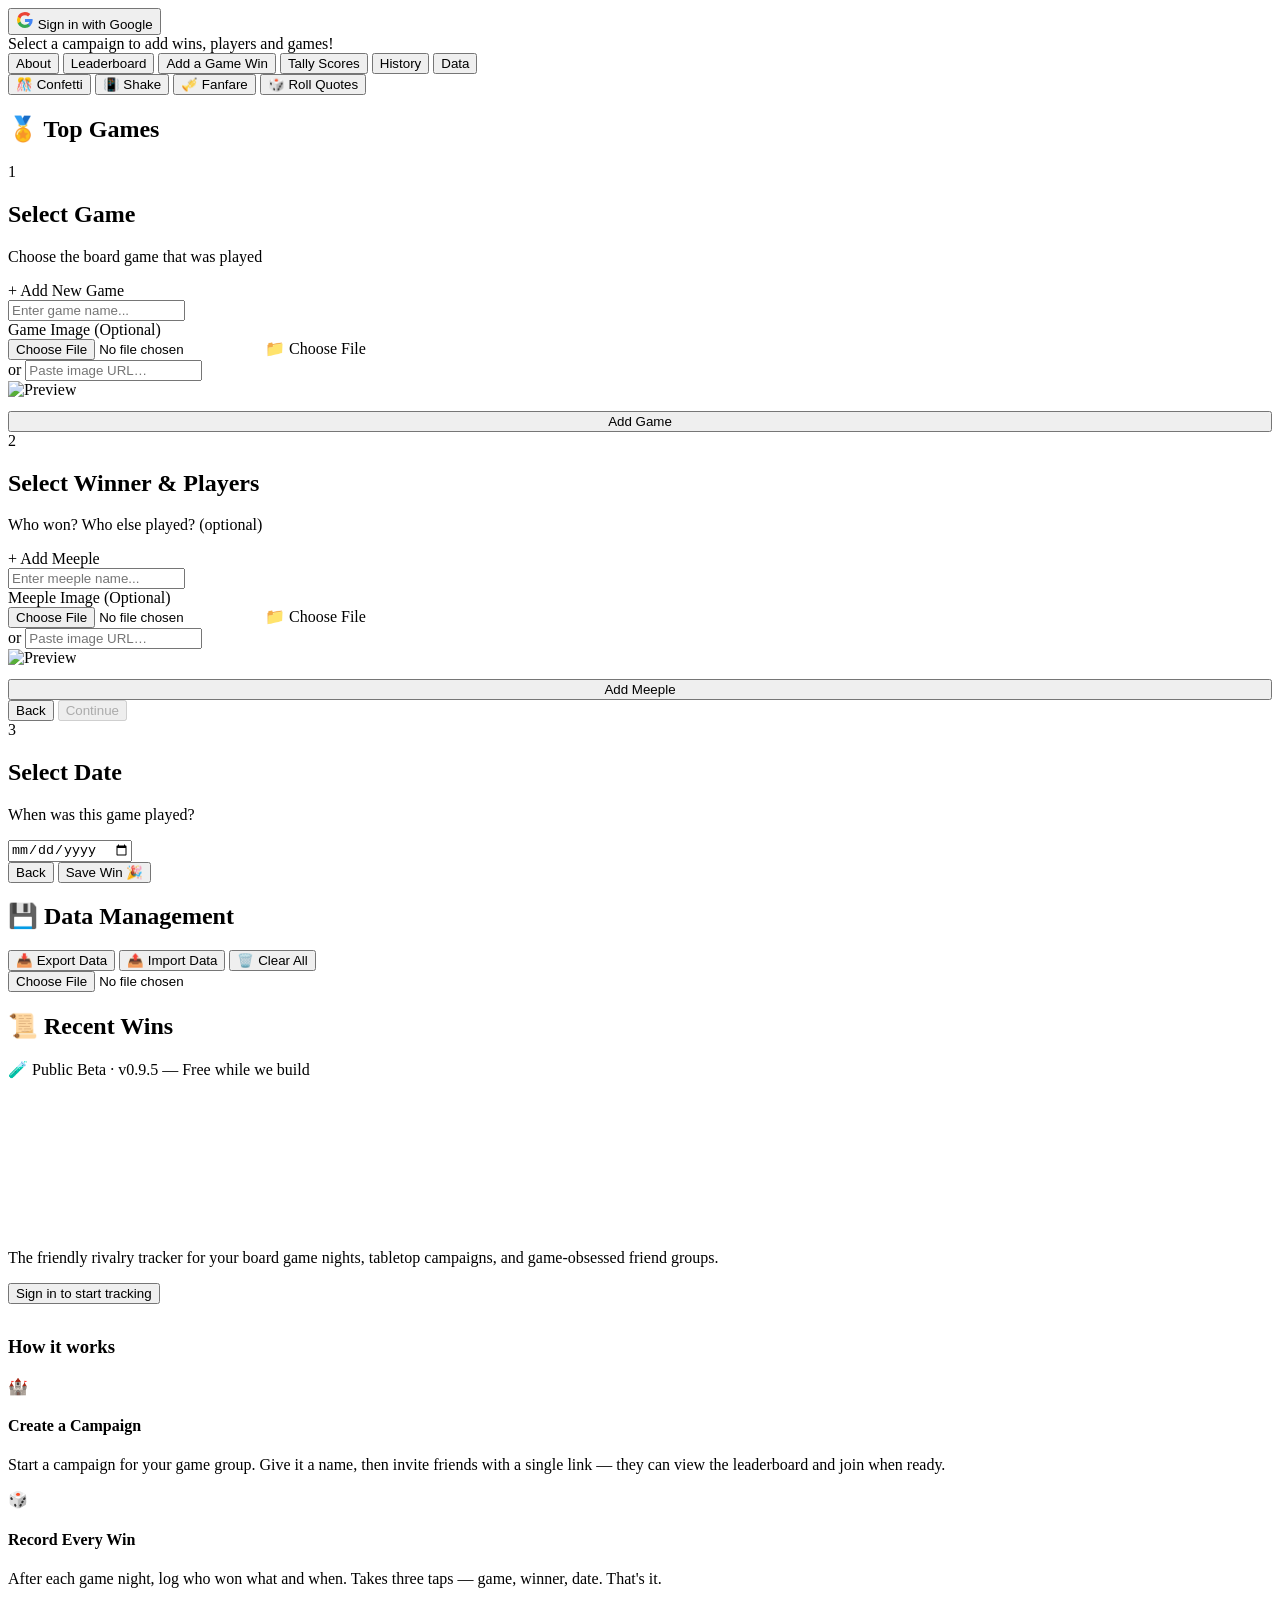
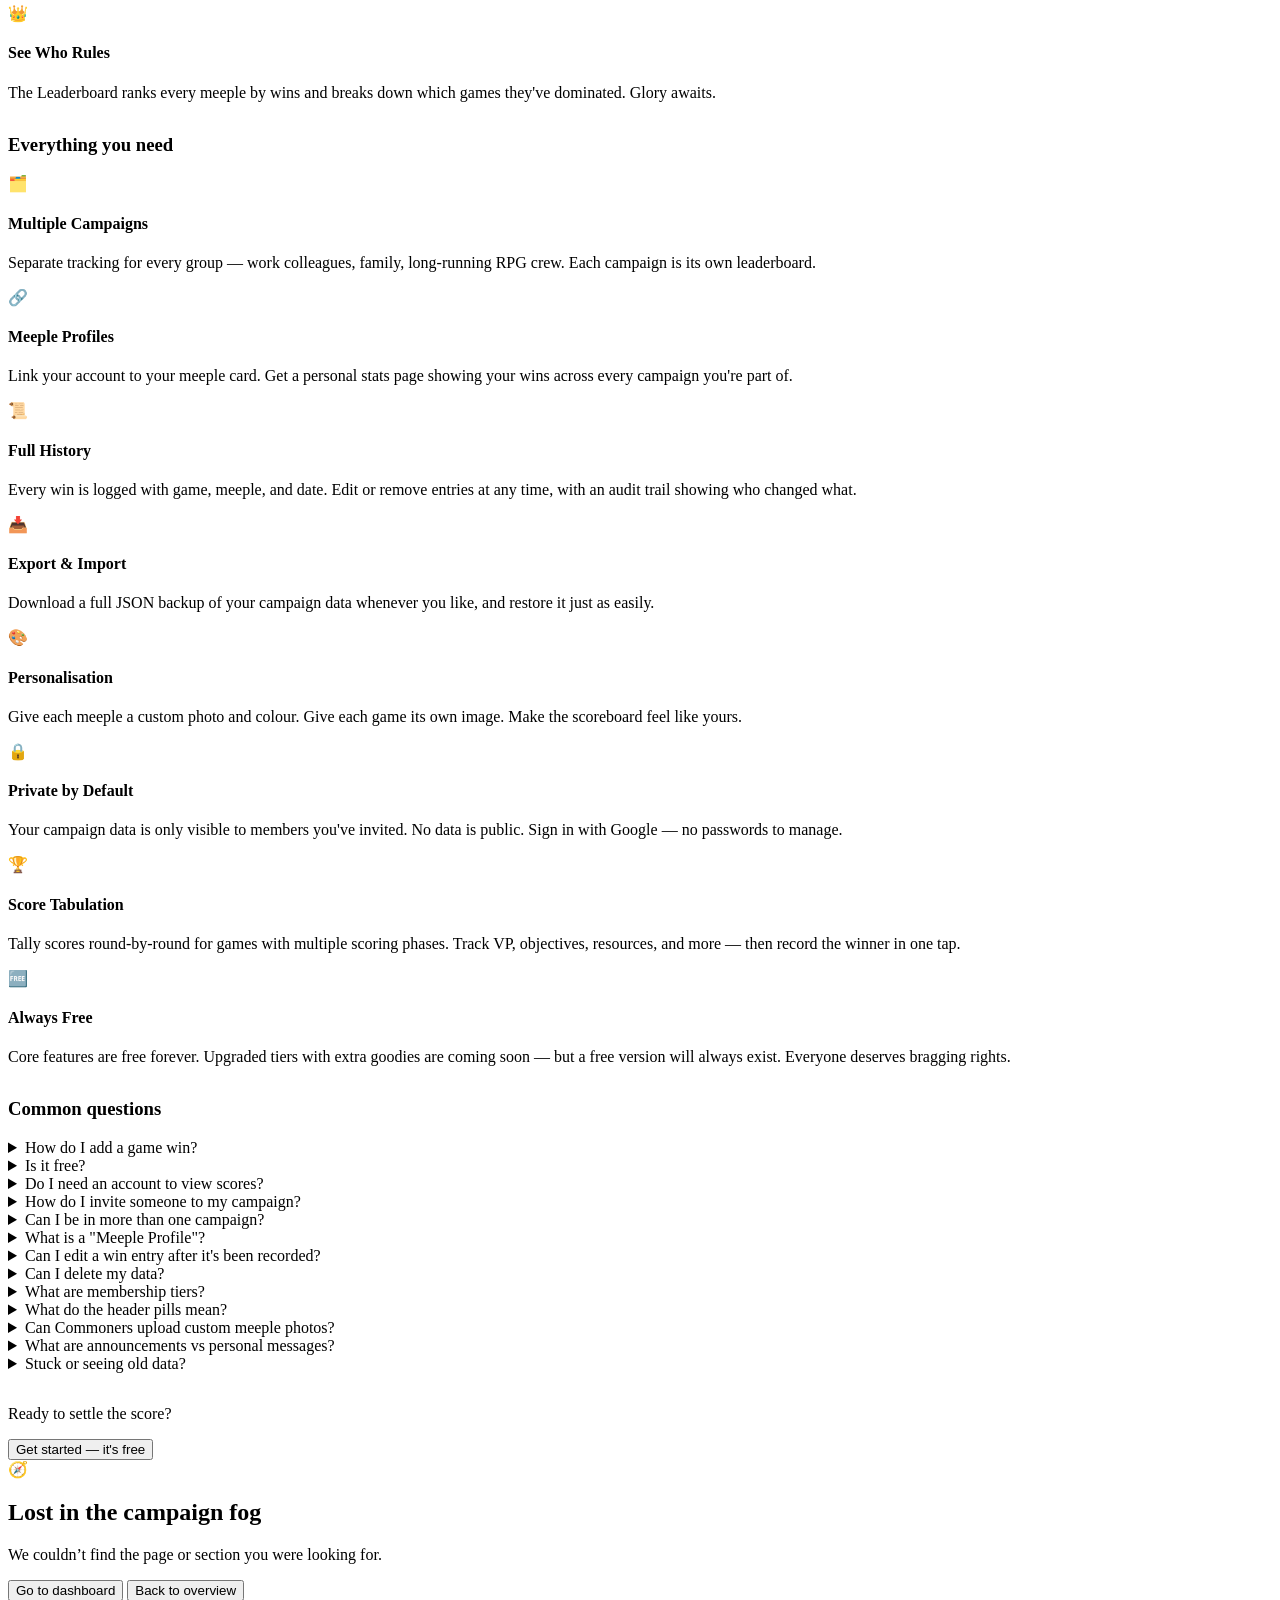
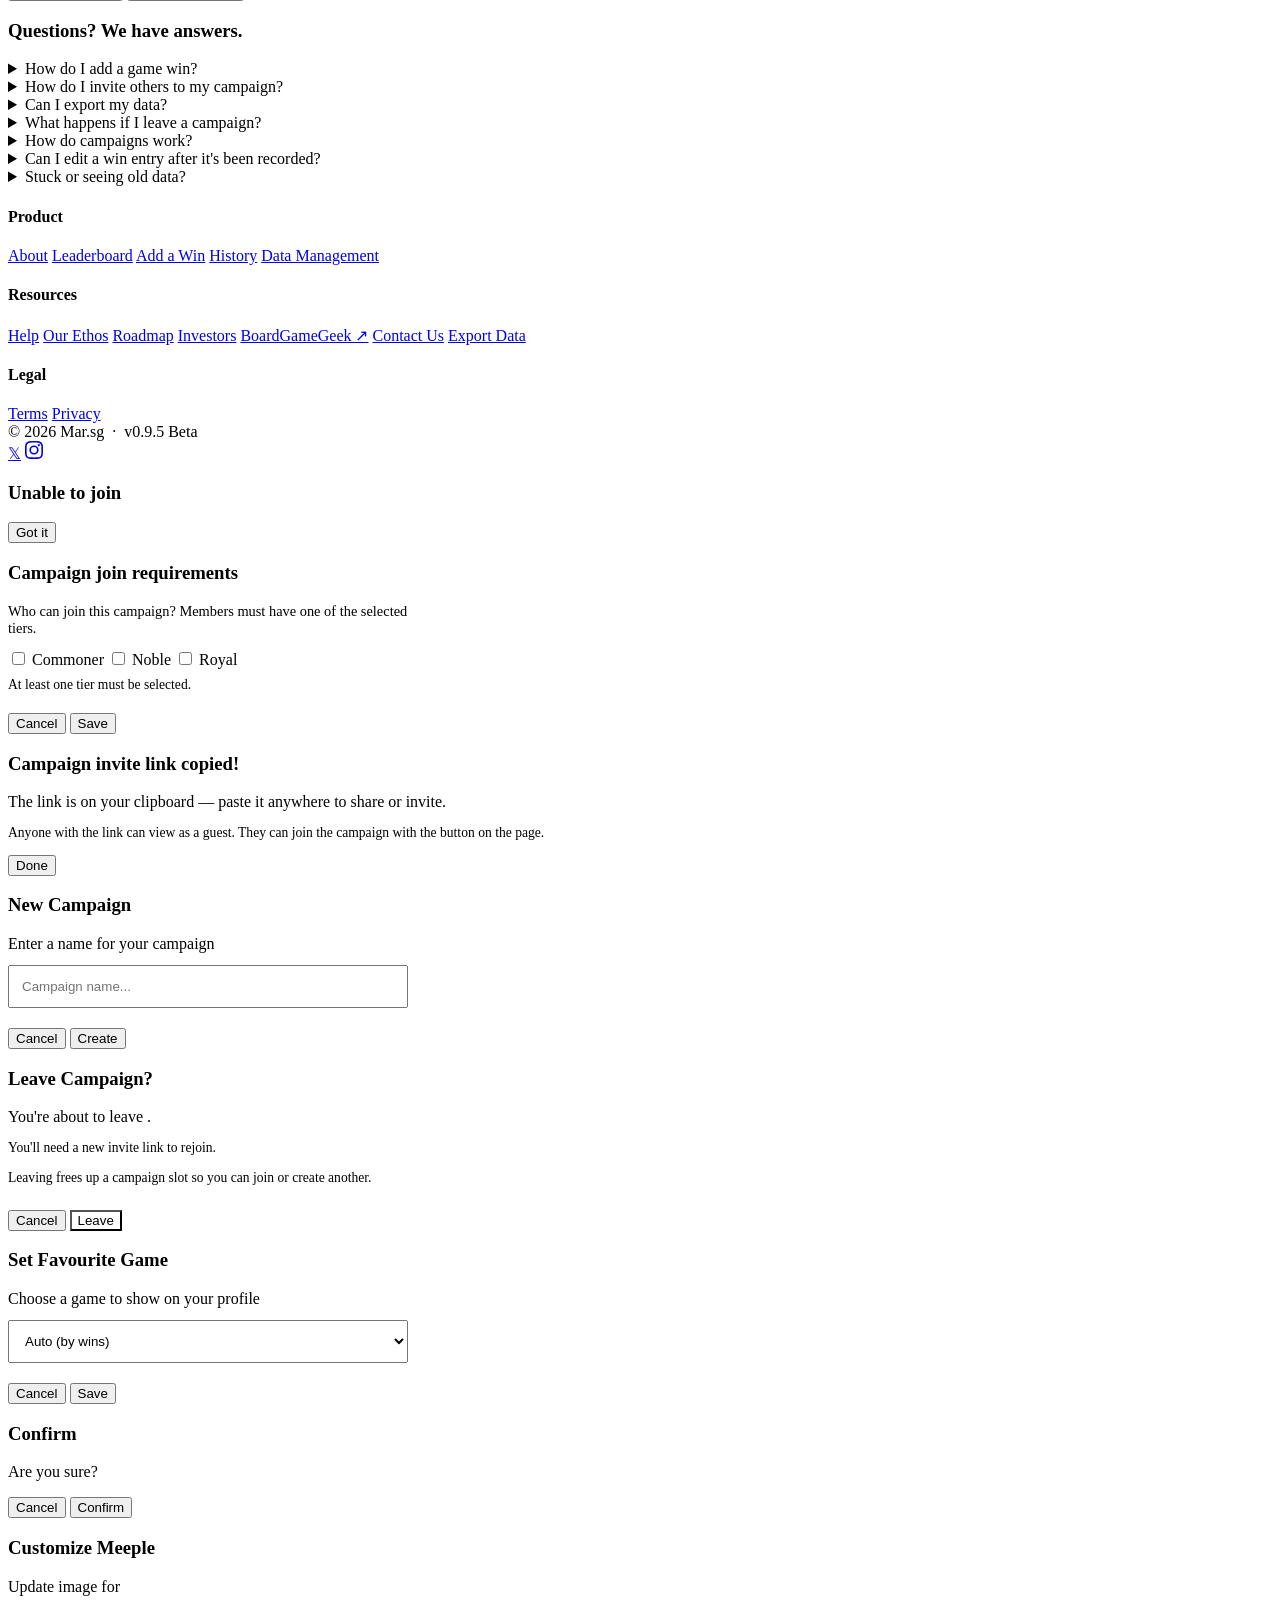
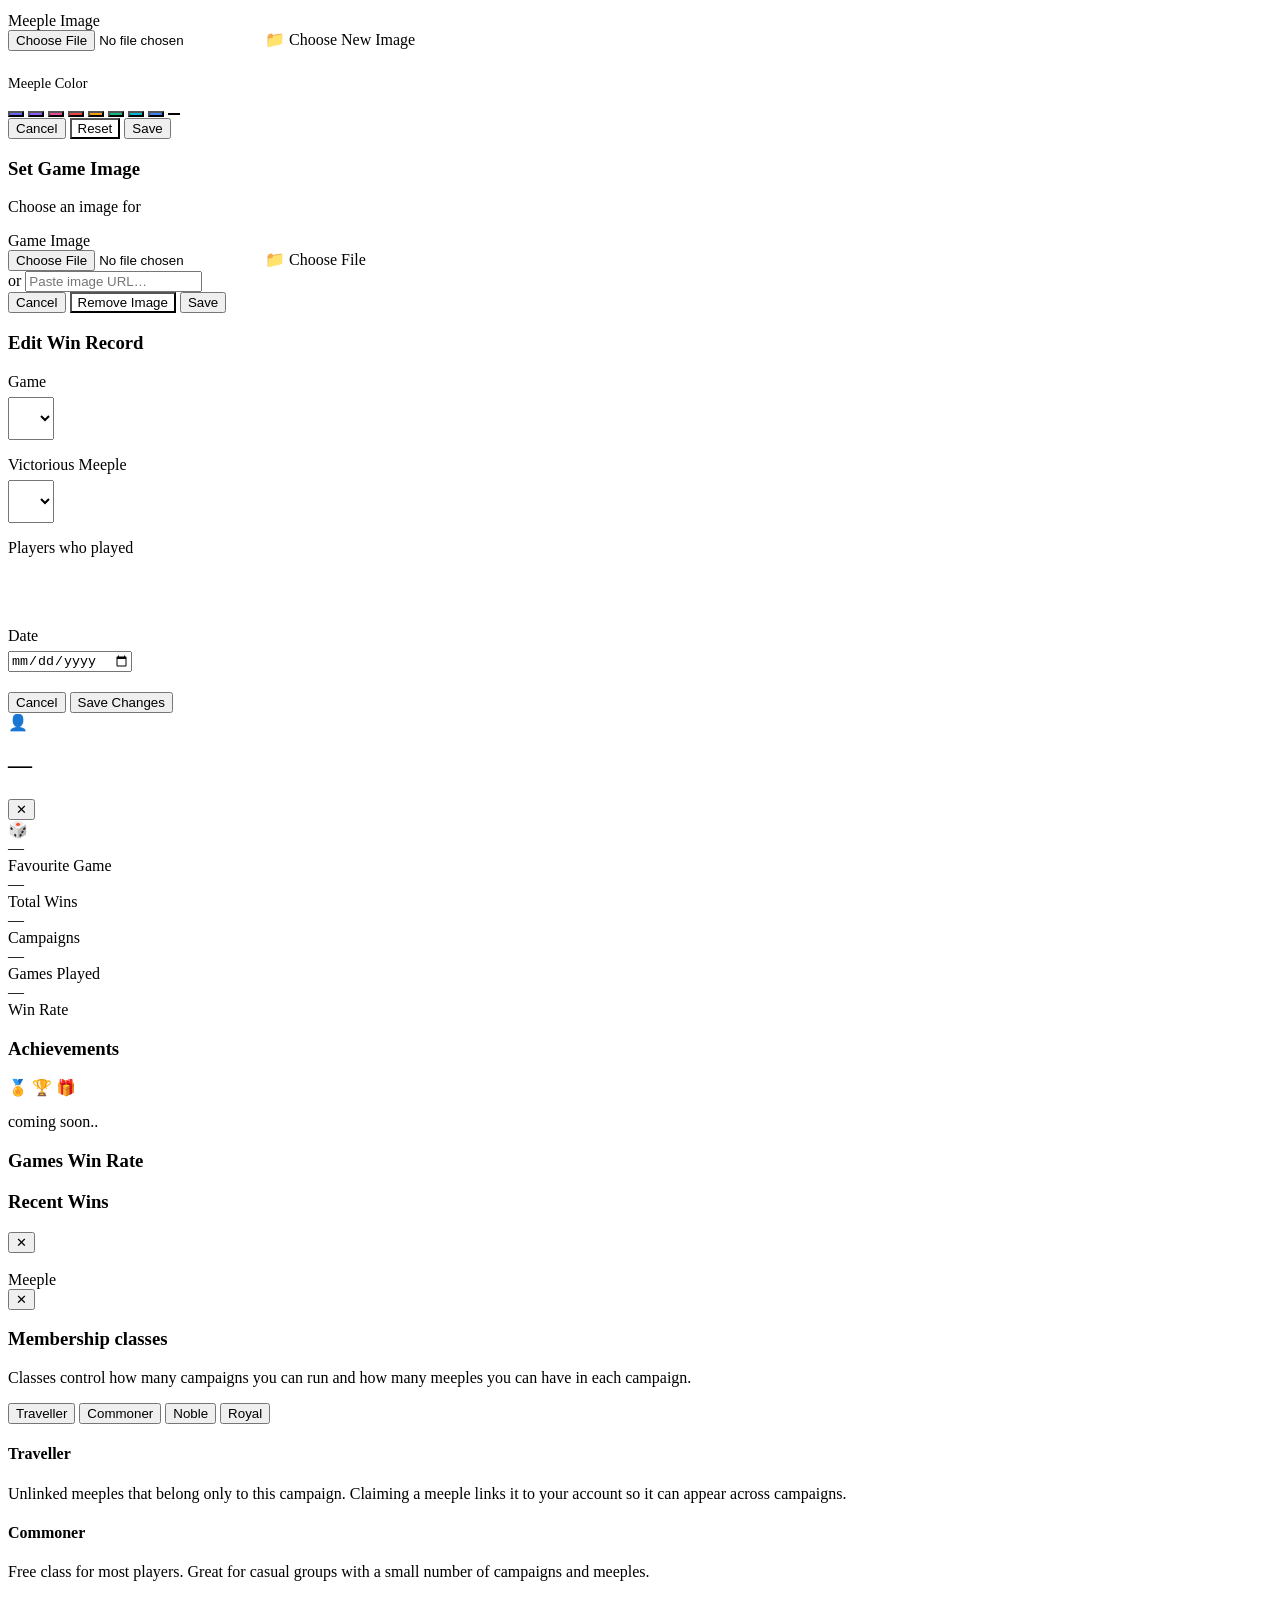
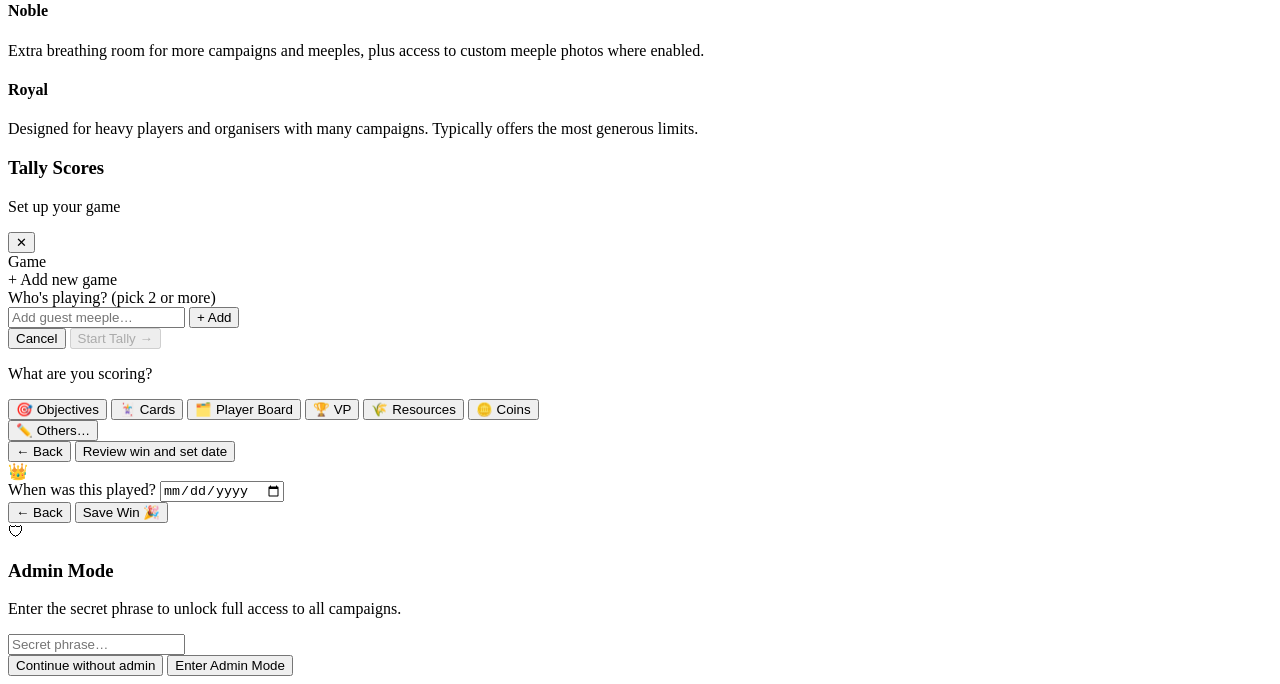
==== index.html @ 6ebf39bc "ScoreKpr logo & movie updated to latest" ====
<!DOCTYPE html>
<html lang="en">
<head>
    <meta charset="UTF-8">
    <meta name="viewport" content="width=device-width, initial-scale=1.0">
    <meta name="google-site-verification" content="L6qndWRGRXnro5ZDDHTrEwXOVDEPJha7dn_znKxewL4" />
    <title>The Scorekeeper</title>
    <link rel="stylesheet" href="https://fonts.googleapis.com/css2?family=Cinzel+Decorative:wght@700;900&display=swap">
    <link rel="stylesheet" href="styles.css">
    <link rel="icon" href="favicon.ico">
</head>
<body class="read-only">
    <div class="container">
        <header>
            <div id="authArea" class="auth-area auth-area-standalone">
                <button class="btn-auth btn-google-black" id="loginBtn" type="button">
                    <svg class="google-g" width="18" height="18" viewBox="0 0 18 18" xmlns="http://www.w3.org/2000/svg">
                        <path fill="#4285F4" d="M16.51 8H8.98v3h4.3c-.18 1-.74 1.48-1.6 2.04v2.01h2.6a7.8 7.8 0 0 0 2.38-5.88c0-.57-.05-.66-.15-1.18z"/>
                        <path fill="#34A853" d="M8.98 17c2.16 0 3.97-.72 5.3-1.94l-2.6-2a4.8 4.8 0 0 1-7.18-2.54H1.83v2.07A8 8 0 0 0 8.98 17z"/>
                        <path fill="#FBBC05" d="M4.5 10.52a4.8 4.8 0 0 1 0-3.04V5.41H1.83a8 8 0 0 0 0 7.18l2.67-2.07z"/>
                        <path fill="#EA4335" d="M8.98 4.18c1.17 0 2.23.4 3.06 1.2l2.3-2.3A8 8 0 0 0 1.83 5.4L4.5 7.49a4.77 4.77 0 0 1 4.48-3.3z"/>
                    </svg>
                    Sign in with Google
                </button>
            </div>
            <div id="playgroupArea" class="header-bar playgroup-area" style="display: none;">
                <div class="header-left">
                    <div class="campaign-wrap playgroup-select-row">
                        <label class="playgroup-label" for="playgroupSelect">Campaign</label>
                        <select id="playgroupSelect" class="playgroup-select campaign-select-compact">
                            <option value="">Select campaign...</option>
                        </select>
                    </div>
                    <div class="header-actions-inline playgroup-actions-row">
                        <button class="btn-auth btn-compact invite-playgroup" id="invitePlaygroupBtn" title="Copy link to view or join this campaign">Copy link</button>
                        <button class="btn-auth btn-compact create-playgroup" id="createPlaygroupBtn">+ New</button>
                        <button class="btn-auth btn-compact leave-playgroup" id="leavePlaygroupBtn" title="Leave this campaign" style="display: none;">Leave</button>
                    </div>
                </div>
                <div class="header-right">
                    <div class="auth-inline auth-user" id="authUser" style="display: none;">
                        <span class="auth-email" id="authEmail"></span>
                        <button class="btn-auth btn-logout-compact logout" id="logoutBtn">Log out</button>
                        <button class="btn-auth" id="adminDashboardLink" style="display:none;" type="button">Admin Page</button>
                        <button class="btn-auth btn-admin-mode" id="adminModeBtn" style="display:none;" type="button">🛡 Admin</button>
                    </div>
                    <div class="pills-inline plan-summary" id="planSummary" aria-live="polite" style="display:none;">
                        <div class="pill-with-desc">
                            <span id="planPillTier" class="plan-pill plan-pill-tier" title="Your membership tier"></span>
                            <span class="pill-desc">class</span>
                        </div>
                        <div class="pill-with-desc">
                            <span id="planPillCampaigns" class="plan-pill plan-pill-campaigns" title="Campaigns used vs limit"></span>
                            <span class="pill-desc">campaigns</span>
                        </div>
                        <div class="pill-with-desc pill-party-permit-wrap" style="display:none;">
                            <span id="planPillPartyPermit" class="plan-pill plan-pill-party-permit" title="Max meeples for this campaign" style="display:none;"></span>
                            <span class="pill-desc">per party</span>
                        </div>
                    </div>
                </div>
            </div>
            <div class="header-summary-wrap" id="headerSummaryWrap" style="display:none;">
                <div class="playgroup-meeples-row" id="meeplesRow" aria-live="polite">
                    <div class="playgroup-meeples-line1" id="meeplesPopulationText"></div>
                    <div class="playgroup-meeples-line2"><span id="meeplesAcceptsText"></span><button type="button" class="playgroup-change-btn" id="meeplesChangeBtn" title="Edit who can join this campaign" style="display:none;">Update class requirements</button></div>
                </div>
            </div>
        <div class="header-banners">
            <div id="personalMessageBanner" class="personal-message-banner" style="display:none;">
                <span id="personalMessageText"></span>
                <button class="personal-message-banner-close" id="personalMessageClose" aria-label="Dismiss">✕</button>
            </div>
            <div id="announcementBanner" class="announcement-banner" style="display:none;">
                <span id="announcementText"></span>
                <button class="announcement-banner-close" id="announcementClose" aria-label="Dismiss">✕</button>
            </div>
            <div id="readOnlyBanner" class="read-only-banner">
                    Select a campaign to add wins, players and games!
                </div>
            </div>
        </header>

        <nav class="nav-tabs">
            <button class="nav-tab nav-tab-about active" data-section="about" title="About The Scorekeeper">About</button>
            <button class="nav-tab" data-section="dashboard">Leaderboard</button>
            <button class="nav-tab" data-section="add">Add a Game Win</button>
            <button class="nav-tab nav-tab-tally" id="tallyLaunchBtn" type="button">Tally Scores</button>
            <button class="nav-tab" data-section="history">History</button>
            <button class="nav-tab nav-tab-data" data-section="data">Data</button>
        </nav>

        <!-- Leaderboard Section -->
        <section id="dashboard" class="section">
            <div class="dashboard-ambient">
                <div class="about-stars" aria-hidden="true">
                    <span class="about-star" style="top:0%;left:6%;--d:2.8s;--delay:0.1s"></span>
                    <span class="about-star" style="top:10%;left:94%;--d:3.4s;--delay:0.7s"></span>
                    <span class="about-star" style="top:42%;left:4%;--d:2.3s;--delay:1.1s"></span>
                    <span class="about-star" style="top:56%;left:92%;--d:4s;--delay:0.4s"></span>
                    <span class="about-star" style="top:28%;left:98%;--d:3.1s;--delay:1.5s"></span>
                    <span class="about-star" style="top:64%;left:14%;--d:2.6s;--delay:0.9s"></span>
                    <span class="about-star about-star--primary" style="top:6%;left:50%;--d:3.8s;--delay:0.2s"></span>
                    <span class="about-star about-star--secondary" style="top:70%;left:60%;--d:2.4s;--delay:1.3s"></span>
                </div>
                <div class="dashboard-ambient-inner">
                    <div class="games-section-header">
                        <button class="games-toggle-btn" id="playersToggleBtn" style="display: none;">
                            <span id="playersToggleText">Show All</span>
                            <span class="games-toggle-icon" id="playersToggleIcon">▼</span>
                        </button>
                    </div>
                </div>
            </div>
            <div id="dashboardGuestPrompt" class="dashboard-guest-prompt" style="display: none;">
                <img src="logo-scorekpr/ScoreKpr_logo.png" alt="ScoreKpr" class="dashboard-guest-logo">
                <button type="button" class="about-cta-btn dashboard-guest-login-btn" id="dashboardGuestLoginBtn">Log in to add wins, players and games!</button>
            </div>
            <div id="playersContainer" class="players-grid"></div>

            <div class="celebration-pills" aria-label="Celebration effects">
                <button type="button" class="celebration-pill" id="celebrationConfettiBtn" title="Confetti from above">🎊 Confetti</button>
                <button type="button" class="celebration-pill" id="celebrationShakeBtn" title="Screen tremor">📳 Shake</button>
                <button type="button" class="celebration-pill" id="celebrationTrumpetBtn" title="Victory fanfare">🎺 Fanfare</button>
                <button type="button" class="celebration-pill" id="celebrationRollQuotesBtn" title="Randomise quotes on all cards">🎲 Roll Quotes</button>
            </div>

            <div class="gold-divider"></div>
            <div class="games-section-header">
                <h2 class="games-section-title">🏅 Top Games</h2>
                <button class="games-toggle-btn" id="gamesToggleBtn" style="display: none;">
                    <span id="gamesToggleText">Show All</span>
                    <span class="games-toggle-icon" id="gamesToggleIcon">▼</span>
                </button>
            </div>
            <div id="gamesContainer" class="games-grid"></div>
        </section>

        <!-- Add Entry Section -->
        <section id="add" class="section">
            <div class="entry-flow">
                <!-- Step 1: Select Game -->
                <div id="step1" class="step active">
                    <div class="step-header">
                        <div class="step-number">1</div>
                        <h2>Select Game</h2>
                        <p>Choose the board game that was played</p>
                    </div>
                    <div class="game-selection-area">
                        <div id="gameSelection" class="selection-grid selection-grid-add-game">
                            <div class="selection-item add-new-btn" id="showNewGameBtn">+ Add New Game</div>
                        </div>
                        <div id="gameSelectionOtherWrap" class="game-selection-other-wrap" style="display:none;">
                            <div class="game-selection-divider"></div>
                            <p class="game-selection-other-title">Other campaigns' games that you might be interested in..</p>
                            <div id="gameSelectionOther" class="selection-grid selection-grid-add-game"></div>
                        </div>
                    </div>
                    <div id="newGameInput" class="new-item-input">
                        <div style="position:relative;">
                            <input type="text" id="newGameName" class="input-field" placeholder="Enter game name..." autocomplete="off">
                            <div id="bggSuggestions" class="bgg-suggestions" style="display:none;"></div>
                        </div>
                        <input type="hidden" id="newGameGlobalId" value="">
                        <div class="image-upload-section">
                            <label class="image-upload-label">Game Image (Optional)</label>
                            <div class="image-source-row">
                                <div class="file-input-wrapper">
                                    <input type="file" id="newGameImage" accept="image/*">
                                    <label for="newGameImage" class="file-input-label">
                                        <span>📁</span> Choose File
                                    </label>
                                </div>
                                <span class="image-or-sep">or</span>
                                <input type="url" id="newGameImageUrl" class="input-field image-url-input" placeholder="Paste image URL…">
                            </div>
                            <img id="newGameImagePreview" class="image-preview" alt="Preview">
                        </div>
                        <button class="btn btn-primary" id="addGameBtn" style="width: 100%; margin-top: 12px;">Add Game</button>
                    </div>
                </div>

                <!-- Step 2: Select Winner & Players -->
                <div id="step2" class="step">
                    <div class="step-header">
                        <div class="step-number">2</div>
                        <h2>Select Winner & Players</h2>
                        <p>Who won? Who else played? (optional)</p>
                    </div>
                    <div id="playerSelection" class="selection-grid selection-grid-meeple">
                        <div class="selection-item add-new-btn" id="showNewPlayerBtn">+ Add Meeple</div>
                    </div>
                    <div id="newPlayerInput" class="new-item-input">
                        <input type="text" id="newPlayerName" class="input-field" placeholder="Enter meeple name...">
                        <div class="image-upload-section" id="newPlayerImageUploadSection">
                            <label class="image-upload-label">Meeple Image (Optional)</label>
                            <div class="image-source-row" id="newPlayerImageSourceRow">
                                <div class="file-input-wrapper">
                                    <input type="file" id="newPlayerImage" accept="image/*">
                                    <label for="newPlayerImage" class="file-input-label">
                                        <span>📁</span> Choose File
                                    </label>
                                </div>
                                <span class="image-or-sep">or</span>
                                <input type="url" id="newPlayerImageUrl" class="input-field image-url-input" placeholder="Paste image URL…">
                            </div>
                            <div id="newPlayerPresetPickerSection" class="preset-avatar-section" style="display: none;">
                                <label class="image-upload-label">Pick an avatar</label>
                                <div id="newPlayerPresetPicker" class="preset-avatar-grid"></div>
                            </div>
                            <img id="newPlayerImagePreview" class="image-preview" alt="Preview">
                        </div>
                        <button class="btn btn-primary" id="addPlayerBtn" style="width: 100%; margin-top: 12px;">Add Meeple</button>
                    </div>
                    <div class="btn-group">
                        <button class="btn btn-secondary" id="backToStep1">Back</button>
                        <button class="btn btn-primary" id="step2ContinueBtn" disabled>Continue</button>
                    </div>
                </div>

                <!-- Step 3: Select Date -->
                <div id="step3" class="step">
                    <div class="step-header">
                        <div class="step-number">3</div>
                        <h2>Select Date</h2>
                        <p>When was this game played?</p>
                    </div>
                    <input type="date" id="winDate" class="input-field date-input">
                    <div class="btn-group">
                        <button class="btn btn-secondary" id="backToStep2">Back</button>
                        <button class="btn btn-success" id="saveEntryBtn">Save Win 🎉</button>
                    </div>
                </div>
            </div>
        </section>

        <!-- Data Management Section -->
        <section id="data" class="section">
            <div class="gold-divider"></div>
            <div class="data-management" id="dataManagementSection">
                <h2>
                    <span>💾</span> Data Management
                </h2>
                <div class="data-actions">
                    <button class="data-btn export" id="exportBtn">
                        <span>📥</span> Export Data
                    </button>
                    <button class="data-btn import" id="importBtn">
                        <span>📤</span> Import Data
                    </button>
                    <button class="data-btn clear" id="clearAllBtn">
                        <span>🗑️</span> Clear All
                    </button>
                </div>
                <input type="file" id="importFileInput" accept=".json">
            </div>
        </section>

        <!-- History Section -->
        <section id="history" class="section">
            <div class="history-header">
                <h2 class="history-title">📜 Recent Wins</h2>
                <button class="games-toggle-btn" id="historyToggleBtn" style="display: none;">
                    <span id="historyToggleText">Show All</span>
                    <span class="games-toggle-icon" id="historyToggleIcon">▼</span>
                </button>
            </div>
            <div id="historyContainer" class="history-grid"></div>
        </section>

        <!-- About Section -->
        <section id="about" class="section active">

            <!-- Hero -->
            <div class="about-hero">
                <div class="about-stars" aria-hidden="true">
                    <span class="about-star" style="top:8%;left:10%;--d:2.8s;--delay:0.1s"></span>
                    <span class="about-star" style="top:18%;left:90%;--d:3.4s;--delay:0.7s"></span>
                    <span class="about-star" style="top:60%;left:6%;--d:2.3s;--delay:1.1s"></span>
                    <span class="about-star" style="top:74%;left:88%;--d:4s;--delay:0.4s"></span>
                    <span class="about-star" style="top:40%;left:96%;--d:3.1s;--delay:1.5s"></span>
                    <span class="about-star" style="top:86%;left:16%;--d:2.6s;--delay:0.9s"></span>
                    <span class="about-star about-star--primary" style="top:6%;left:54%;--d:3.8s;--delay:0.2s"></span>
                    <span class="about-star about-star--secondary" style="top:92%;left:66%;--d:2.4s;--delay:1.3s"></span>
                </div>
                <div class="about-hero-content">
                    <div class="about-beta-pill">🧪 Public Beta · v0.9.5 — Free while we build</div>
                    <div class="about-hero-logo">
                        <video class="about-hero-logo-video" src="logo-scorekpr/ScoreKpr_animated_logo.mp4" autoplay muted playsinline></video>
                    </div>
                    <p class="about-hero-sub">The friendly rivalry tracker for your board game nights, tabletop campaigns, and game-obsessed friend groups.</p>
                    <!-- Logged-out CTA -->
                    <button class="about-cta-btn" id="aboutGetStartedBtn">Sign in to start tracking</button>
                    <!-- Logged-in CTA -->
                    <div id="aboutHeroLoggedInBtns" class="about-logged-in-btns" style="display:none;">
                        <button class="about-cta-btn" id="aboutHeroAddWinBtn">+ Add a Win</button>
                        <button class="about-cta-btn about-cta-btn--ghost" id="aboutHeroHistoryBtn">View History</button>
                    </div>
                </div>
            </div>

            <div class="gold-divider" style="margin: 32px 0;"></div>

            <!-- How it works -->
            <div class="about-section">
                <h3 class="about-section-title">How it works</h3>
                <div class="about-steps">
                    <div class="about-step">
                        <div class="about-step-icon">🏰</div>
                        <h4>Create a Campaign</h4>
                        <p>Start a campaign for your game group. Give it a name, then invite friends with a single link — they can view the leaderboard and join when ready.</p>
                    </div>
                    <div class="about-step">
                        <div class="about-step-icon">🎲</div>
                        <h4>Record Every Win</h4>
                        <p>After each game night, log who won what and when. Takes three taps — game, winner, date. That's it.</p>
                    </div>
                    <div class="about-step">
                        <div class="about-step-icon">👑</div>
                        <h4>See Who Rules</h4>
                        <p>The Leaderboard ranks every meeple by wins and breaks down which games they've dominated. Glory awaits.</p>
                    </div>
                </div>
            </div>

            <div class="gold-divider" style="margin: 32px 0;"></div>

            <!-- Features -->
            <div class="about-section">
                <h3 class="about-section-title">Everything you need</h3>
                <div class="about-features">
                    <div class="about-feature-card">
                        <span class="about-feature-icon">🗂️</span>
                        <div>
                            <h4>Multiple Campaigns</h4>
                            <p>Separate tracking for every group — work colleagues, family, long-running RPG crew. Each campaign is its own leaderboard.</p>
                        </div>
                    </div>
                    <div class="about-feature-card">
                        <span class="about-feature-icon">🔗</span>
                        <div>
                            <h4>Meeple Profiles</h4>
                            <p>Link your account to your meeple card. Get a personal stats page showing your wins across every campaign you're part of.</p>
                        </div>
                    </div>
                    <div class="about-feature-card">
                        <span class="about-feature-icon">📜</span>
                        <div>
                            <h4>Full History</h4>
                            <p>Every win is logged with game, meeple, and date. Edit or remove entries at any time, with an audit trail showing who changed what.</p>
                        </div>
                    </div>
                    <div class="about-feature-card">
                        <span class="about-feature-icon">📥</span>
                        <div>
                            <h4>Export &amp; Import</h4>
                            <p>Download a full JSON backup of your campaign data whenever you like, and restore it just as easily.</p>
                        </div>
                    </div>
                    <div class="about-feature-card">
                        <span class="about-feature-icon">🎨</span>
                        <div>
                            <h4>Personalisation</h4>
                            <p>Give each meeple a custom photo and colour. Give each game its own image. Make the scoreboard feel like yours.</p>
                        </div>
                    </div>
                    <div class="about-feature-card">
                        <span class="about-feature-icon">🔒</span>
                        <div>
                            <h4>Private by Default</h4>
                            <p>Your campaign data is only visible to members you've invited. No data is public. Sign in with Google — no passwords to manage.</p>
                        </div>
                    </div>
                    <div class="about-feature-card">
                        <span class="about-feature-icon">🏆</span>
                        <div>
                            <h4>Score Tabulation</h4>
                            <p>Tally scores round-by-round for games with multiple scoring phases. Track VP, objectives, resources, and more — then record the winner in one tap.</p>
                        </div>
                    </div>
                    <div class="about-feature-card">
                        <span class="about-feature-icon">🆓</span>
                        <div>
                            <h4>Always Free</h4>
                            <p>Core features are free forever. Upgraded tiers with extra goodies are coming soon — but a free version will always exist. Everyone deserves bragging rights.</p>
                        </div>
                    </div>
                </div>
            </div>

            <div class="gold-divider" style="margin: 32px 0;"></div>

            <!-- FAQ -->
            <div class="about-section">
                <h3 class="about-section-title">Common questions</h3>
                <div class="footer-accordion about-faq">
                    <details class="footer-accordion-item">
                        <summary>How do I add a game win?</summary>
                        <p>Add a Win uses a simple 3-step flow: <strong>1) Select Game</strong> — choose from your campaign's games or click "+ Add New Game" to add one; <strong>2) Select Winner</strong> — pick the meeple who won or add a new meeple; <strong>3) Select Date</strong> — choose when the game was played, then click "Save Win 🎉". You can go back between steps using the Back button.</p>
                    </details>
                    <details class="footer-accordion-item">
                        <summary>Is it free?</summary>
                        <p>The Scorekeeper is currently in <strong>Beta</strong> — so everything is free, no paywalls, no limits. Paid tier memberships with extra features are on the roadmap, but a free version will always exist. Everyone deserves bragging rights. <a href="roadmap.html">See our roadmap →</a></p>
                    </details>
                    <details class="footer-accordion-item">
                        <summary>Do I need an account to view scores?</summary>
                        <p>No. Anyone with the page link can see the current leaderboard. You only need to sign in to add or edit wins.</p>
                    </details>
                    <details class="footer-accordion-item">
                        <summary>How do I invite someone to my campaign?</summary>
                        <p>Select your campaign, click "Copy Campaign Invite Link", and share it. Anyone with the link can view the leaderboard as a guest. They can then click "Join campaign" (or "Login and join campaign" if not signed in) to become a member.</p>
                    </details>
                    <details class="footer-accordion-item">
                        <summary>Can I be in more than one campaign?</summary>
                        <p>Absolutely. Switch between campaigns using the dropdown in the header. Each one has its own meeples, games, and rankings.</p>
                    </details>
                    <details class="footer-accordion-item">
                        <summary>What is a "Meeple Profile"?</summary>
                        <p>Click any meeple card to open their profile. If they've linked their Google account to their meeple card, the profile shows their total wins across all shared campaigns — not just the current one.</p>
                    </details>
                    <details class="footer-accordion-item">
                        <summary>Can I edit a win entry after it's been recorded?</summary>
                        <p>Yes. Go to the History tab, click the ⚙️ icon on any entry, and update the game, meeple, or date. Every edit is automatically stamped with who made the change and when — visible as a small note beneath each history entry.</p>
                    </details>
                    <details class="footer-accordion-item">
                        <summary>Can I delete my data?</summary>
                        <p>Yes. Use "Clear All" in Data Management to wipe a campaign's records, or delete individual wins from the History tab.</p>
                    </details>
                    <details class="footer-accordion-item">
                        <summary>What are membership tiers?</summary>
                        <p>Commoner (free), Noble, and Royal. Your tier sets your campaign limit and party permit (max meeples per campaign). Commoners: 2 campaigns, party permit 5. Nobles: 4 campaigns, party permit 10. Royals: unlimited. Commoners choose preset avatars; Nobles and Royals can upload custom photos. <a href="help.html#membership-tiers">More in Help →</a></p>
                    </details>
                    <details class="footer-accordion-item">
                        <summary>What do the header pills mean?</summary>
                        <p>They show your tier name, campaigns used (e.g. 1/2), and party permit (max meeples for the current campaign).</p>
                    </details>
                    <details class="footer-accordion-item">
                        <summary>Can Commoners upload custom meeple photos?</summary>
                        <p>No. Commoners choose from preset avatars. Nobles and Royals can upload custom photos or pick a preset.</p>
                    </details>
                    <details class="footer-accordion-item">
                        <summary>What are announcements vs personal messages?</summary>
                        <p>Blue banners are global announcements for all users. Orange banners are personal messages sent just to you. Both can be dismissed with ✕.</p>
                    </details>
                    <details class="footer-accordion-item">
                        <summary>Stuck or seeing old data?</summary>
                        <p>Try logging out and back in, or refresh the page (Ctrl+F5 or Cmd+Shift+R to bypass cache). Clearing browser cache can also help.</p>
                    </details>
                </div>
            </div>

            <div class="gold-divider" style="margin: 32px 0;"></div>

            <!-- Bottom CTA -->
            <div class="about-bottom-cta">
                <!-- Logged-out -->
                <div id="aboutBottomLoggedOut">
                    <p>Ready to settle the score?</p>
                    <button class="about-cta-btn" id="aboutGetStartedBtn2">Get started — it's free</button>
                </div>
                <!-- Logged-in -->
                <div id="aboutBottomLoggedIn" style="display:none;">
                    <p>Are you not entertained?</p>
                    <div class="about-logged-in-btns">
                        <button class="about-cta-btn" id="aboutBottomAddWinBtn">+ Add a Win</button>
                        <button class="about-cta-btn about-cta-btn--ghost" id="aboutBottomHistoryBtn">View History</button>
                    </div>
                </div>
            </div>

        </section>

        <!-- In-app 404 Section (for unknown in-app routes / hashes) -->
        <section id="not-found" class="section">
            <div class="not-found-hero">
                <div class="about-stars" aria-hidden="true">
                    <span class="about-star" style="top:12%;left:8%;--d:2.8s;--delay:0.1s"></span>
                    <span class="about-star" style="top:20%;left:88%;--d:3.4s;--delay:0.7s"></span>
                    <span class="about-star" style="top:62%;left:10%;--d:2.3s;--delay:1.1s"></span>
                    <span class="about-star" style="top:76%;left:86%;--d:4s;--delay:0.4s"></span>
                    <span class="about-star about-star--primary" style="top:48%;left:50%;--d:3.1s;--delay:1.5s"></span>
                </div>
                <div class="not-found-inner">
                    <div class="not-found-icon">🧭</div>
                    <h2 class="not-found-title">Lost in the campaign fog</h2>
                    <p class="not-found-copy">
                        We couldn’t find the page or section you were looking for.
                    </p>
                    <div class="not-found-actions">
                        <button type="button" class="about-cta-btn" onclick="location.hash = '#dashboard';">
                            Go to dashboard
                        </button>
                        <button type="button" class="about-cta-btn about-cta-btn--ghost" onclick="location.hash = '#about';">
                            Back to overview
                        </button>
                    </div>
                </div>
            </div>
        </section>

        <footer class="app-footer">
            <div class="gold-divider" style="margin-top: 16px;"></div>
            <div class="footer-faq" id="faq">
                <h3 class="footer-faq-title">Questions? We have answers.</h3>
                <div class="footer-accordion">
                    <details class="footer-accordion-item">
                        <summary>How do I add a game win?</summary>
                        <p>Add a Win uses a simple 3-step flow: <strong>1) Select Game</strong> — choose from your campaign's games or click "+ Add New Game" to add one; <strong>2) Select Winner</strong> — pick the meeple who won or add a new meeple; <strong>3) Select Date</strong> — choose when the game was played, then click "Save Win 🎉". You can go back between steps using the Back button.</p>
                    </details>
                    <details class="footer-accordion-item">
                        <summary>How do I invite others to my campaign?</summary>
                        <p>Select a campaign, click "Copy Campaign Invite Link", and share it. Recipients can view the campaign as a guest, then choose to join with the button on the page.</p>
                    </details>
                    <details class="footer-accordion-item">
                        <summary>Can I export my data?</summary>
                        <p>Yes. Use <strong>Export Data</strong> in the Data tab to download a JSON backup. Use <strong>Import Data</strong> to restore from a previously exported file.</p>
                    </details>
                    <details class="footer-accordion-item">
                        <summary>What happens if I leave a campaign?</summary>
                        <p>You'll no longer see or edit that campaign's data. Your wins and games in other campaigns are unaffected.</p>
                    </details>
                    <details class="footer-accordion-item">
                        <summary>How do campaigns work?</summary>
                        <p>Campaigns let you track wins across different game groups. Create one per board game night, friend group, or game type.</p>
                    </details>
                    <details class="footer-accordion-item">
                        <summary>Can I edit a win entry after it's been recorded?</summary>
                        <p>Yes. Go to the History tab, click the ⚙️ icon on any entry, and update the game, meeple, or date. Every edit is automatically stamped with who made the change and when — visible as a small note beneath each history entry.</p>
                    </details>
                    <details class="footer-accordion-item">
                        <summary>Stuck or seeing old data?</summary>
                        <p>Try logging out and back in, or refresh the page (Ctrl+F5 or Cmd+Shift+R to bypass cache). Clearing browser cache can also help.</p>
                    </details>
                </div>
            </div>
            <div class="gold-divider"></div>
            <div class="footer-main">
                <div class="footer-links">
                    <div class="footer-col">
                        <h4>Product</h4>
                        <a href="#" data-section="about">About</a>
                        <a href="#" data-section="dashboard">Leaderboard</a>
                        <a href="#" data-section="add">Add a Win</a>
                        <a href="#" data-section="history">History</a>
                        <a href="#" data-section="data">Data Management</a>
                    </div>
                    <div class="footer-col">
                        <h4>Resources</h4>
                        <a href="help.html">Help</a>
                        <a href="ethos.html">Our Ethos</a>
                        <a href="roadmap.html">Roadmap</a>
                        <a href="investors.html">Investors</a>
                        <a href="https://boardgamegeek.com" target="_blank" rel="noopener noreferrer" class="footer-link-external">BoardGameGeek ↗</a>
                        <a href="contact.html">Contact Us</a>
                        <a href="#" id="footerExportLink">Export Data</a>
                    </div>
                    <div class="footer-col">
                        <h4>Legal</h4>
                        <a href="terms.html">Terms</a>
                        <a href="privacy.html">Privacy</a>
                    </div>
                </div>
            </div>
            <div class="footer-bottom">
                <span class="footer-copy">© 2026 Mar.sg &nbsp;·&nbsp; <span class="footer-version">v0.9.5 Beta</span></span>
                <div class="footer-social">
                    <a href="#" class="footer-social-link" aria-label="X (Twitter)" title="X (Twitter)">𝕏</a>
                    <a href="#" class="footer-social-link" aria-label="Instagram" title="Instagram">
                        <svg width="18" height="18" viewBox="0 0 24 24" fill="currentColor" aria-hidden="true"><path d="M12 2.163c3.204 0 3.584.012 4.85.07 3.252.148 4.771 1.691 4.919 4.919.058 1.265.069 1.645.069 4.849 0 3.205-.012 3.584-.069 4.849-.149 3.225-1.664 4.771-4.919 4.919-1.266.058-1.644.07-4.85.07-3.204 0-3.584-.012-4.849-.07-3.26-.149-4.771-1.699-4.919-4.92-.058-1.265-.07-1.644-.07-4.849 0-3.204.013-3.583.07-4.849.149-3.227 1.664-4.771 4.919-4.919 1.266-.057 1.645-.069 4.849-.069zM12 0C8.741 0 8.333.014 7.053.072 2.695.272.273 2.69.073 7.052.014 8.333 0 8.741 0 12c0 3.259.014 3.668.072 4.948.2 4.358 2.618 6.78 6.98 6.98C8.333 23.986 8.741 24 12 24c3.259 0 3.668-.014 4.948-.072 4.354-.2 6.782-2.618 6.979-6.98.059-1.28.073-1.689.073-4.948 0-3.259-.014-3.667-.072-4.947-.196-4.354-2.617-6.78-6.979-6.98C15.668.014 15.259 0 12 0zm0 5.838a6.162 6.162 0 100 12.324 6.162 6.162 0 000-12.324zM12 16a4 4 0 110-8 4 4 0 010 8zm6.406-11.845a1.44 1.44 0 100 2.881 1.44 1.44 0 000-2.881z"/></svg>
                    </a>
                </div>
            </div>
        </footer>
    </div>

    <!-- Invite Campaign Modal -->
    <div class="modal-overlay" id="joinRejectionModal">
        <div class="modal invite-modal">
            <h3>Unable to join</h3>
            <p id="joinRejectionMessage" style="margin-bottom: 16px; color: var(--text-secondary);"></p>
            <div class="modal-buttons">
                <button class="modal-btn confirm" id="joinRejectionOk">Got it</button>
            </div>
        </div>
    </div>

    <div class="modal-overlay" id="campaignSettingsModal">
        <div class="modal" style="max-width: 420px;">
            <h3>Campaign join requirements</h3>
            <p style="margin-bottom: 12px; color: var(--text-muted); font-size: 0.9rem;">Who can join this campaign? Members must have one of the selected tiers.</p>
            <div class="campaign-settings-tier-checks" id="campaignSettingsTierChecks">
                <label><input type="checkbox" data-tier="1"> Commoner</label>
                <label><input type="checkbox" data-tier="2"> Noble</label>
                <label><input type="checkbox" data-tier="3"> Royal</label>
            </div>
            <p style="margin-top: 8px; font-size: 0.85rem; color: var(--text-muted);">At least one tier must be selected.</p>
            <div class="modal-buttons" style="margin-top: 20px;">
                <button class="modal-btn cancel" id="campaignSettingsCancel">Cancel</button>
                <button class="modal-btn confirm btn-progress" id="campaignSettingsSave">Save</button>
            </div>
        </div>
    </div>

    <div class="modal-overlay" id="invitePlaygroupModal">
        <div class="modal invite-modal">
            <h3>Campaign invite link copied!</h3>
            <p style="margin-bottom: 12px; color: var(--text-secondary);">The link is on your clipboard — paste it anywhere to share or invite.</p>
            <p style="font-size: 0.85rem; color: var(--text-muted);">Anyone with the link can view <strong id="invitePlaygroupName"></strong> as a guest. They can join the campaign with the button on the page.</p>
            <div class="modal-buttons">
                <button class="modal-btn cancel" id="inviteModalClose">Done</button>
            </div>
        </div>
    </div>

    <!-- Create Campaign Modal -->
    <div class="modal-overlay" id="createPlaygroupModal">
        <div class="modal" style="max-width: 400px;">
            <h3>New Campaign</h3>
            <p style="margin-bottom: 12px; color: var(--text-secondary);">Enter a name for your campaign</p>
            <input type="text" id="createPlaygroupInput" class="input-field" placeholder="Campaign name..." style="width: 100%; margin-bottom: 20px; padding: 12px; box-sizing: border-box;">
            <div class="modal-buttons">
                <button class="modal-btn cancel" id="createPlaygroupCancel">Cancel</button>
                <button class="modal-btn confirm btn-progress" id="createPlaygroupOk">Create</button>
            </div>
        </div>
    </div>

    <!-- Leave Campaign Modal -->
    <div class="modal-overlay" id="leavePlaygroupModal">
        <div class="modal" style="max-width: 400px;">
            <h3>Leave Campaign?</h3>
            <p style="margin-bottom: 8px; color: var(--text-secondary);">You're about to leave <strong id="leavePlaygroupName"></strong>.</p>
            <p style="font-size: 0.85rem; color: var(--text-muted);">You'll need a new invite link to rejoin.</p>
            <p style="font-size: 0.85rem; color: var(--text-muted);">Leaving frees up a campaign slot so you can join or create another.</p>
            <div class="modal-buttons" style="margin-top: 24px;">
                <button class="modal-btn cancel" id="leavePlaygroupCancel">Cancel</button>
                <button class="modal-btn confirm" id="leavePlaygroupConfirm" style="background: var(--accent-danger);">Leave</button>
            </div>
        </div>
    </div>

    <!-- Favourite Game Picker Modal -->
    <div class="modal-overlay" id="favouriteGameModal">
        <div class="modal" style="max-width: 400px;">
            <h3>Set Favourite Game</h3>
            <p style="margin-bottom: 12px; color: var(--text-secondary);">Choose a game to show on your profile</p>
            <select id="favouriteGameSelect" class="input-field" style="width: 100%; padding: 12px; margin-bottom: 20px; box-sizing: border-box;">
                <option value="">Auto (by wins)</option>
            </select>
            <div class="modal-buttons">
                <button class="modal-btn cancel" id="favouriteGameCancel">Cancel</button>
                <button class="modal-btn confirm" id="favouriteGameSave">Save</button>
            </div>
        </div>
    </div>

    <!-- Modal (generic confirm) -->
    <div class="modal-overlay" id="modalOverlay">
        <div class="modal">
            <h3 id="modalTitle">Confirm</h3>
            <p id="modalMessage">Are you sure?</p>
            <div class="modal-buttons">
                <button class="modal-btn cancel" id="modalCancel">Cancel</button>
                <button class="modal-btn confirm" id="modalConfirm">Confirm</button>
            </div>
        </div>
    </div>

    <!-- Player Image Modal -->
    <div class="modal-overlay" id="playerImageModal">
        <div class="modal modal-player">
            <h3>Customize Meeple</h3>
            <p style="margin-bottom: 16px;">Update image for <strong id="playerImagePlayerName"></strong></p>

            <div class="image-upload-section" id="playerImageUploadSection" style="margin-bottom: 16px;">
                <label class="image-upload-label">Meeple Image</label>
                <div class="file-input-wrapper">
                    <input type="file" id="playerImageFileInput" accept="image/*">
                    <label for="playerImageFileInput" class="file-input-label">
                        <span>📁</span> Choose New Image
                    </label>
                </div>
                <div class="image-preview-row" style="display: flex; align-items: center; gap: 12px; margin-top: 8px; flex-wrap: wrap;">
                    <img id="playerImagePreview" class="image-preview" alt="Preview" style="display: none;">
                    <button type="button" id="playerImageRemoveInSection" class="btn-remove-image" style="display: none;">Remove image</button>
                </div>
            </div>
            <div id="playerImagePresetPickerSection" class="preset-avatar-section" style="display: none; margin-bottom: 16px;">
                <label class="image-upload-label">Pick an avatar</label>
                <div id="playerImagePresetPicker" class="preset-avatar-grid"></div>
            </div>

            <label style="display: block; margin-bottom: 8px; color: var(--text-secondary); font-size: 0.9rem;">Meeple Color</label>
            <div class="color-picker" id="colorPicker">
                <button class="color-option" data-color="#6366f1" style="background: #6366f1;"></button>
                <button class="color-option" data-color="#8b5cf6" style="background: #8b5cf6;"></button>
                <button class="color-option" data-color="#ec4899" style="background: #ec4899;"></button>
                <button class="color-option" data-color="#ef4444" style="background: #ef4444;"></button>
                <button class="color-option" data-color="#f59e0b" style="background: #f59e0b;"></button>
                <button class="color-option" data-color="#10b981" style="background: #10b981;"></button>
                <button class="color-option" data-color="#06b6d4" style="background: #06b6d4;"></button>
                <button class="color-option" data-color="#3b82f6" style="background: #3b82f6;"></button>
                <button class="color-option" data-color="#000000" style="background: #000000; border: 2px solid var(--border);"></button>
                <button class="color-option" data-color="#ffffff" style="background: #ffffff; border: 2px solid var(--border);"></button>
            </div>

            <div id="playerFavouriteQuoteSection" style="margin-top: 20px; display:none;">
                <label style="display: block; margin-bottom: 6px; color: var(--text-secondary); font-size: 0.9rem;">Favourite quote</label>
                <select id="playerFavouriteQuoteSelect" class="profile-fave-quote-select" title="Choose a quote to show on your leaderboard card" style="width:100%; max-width:none;">
                    <option value="">Random</option>
                </select>
                <p style="margin-top: 6px; font-size: 0.8rem; color: var(--text-muted);">Controls which quote appears on your leaderboard card.</p>
            </div>

            <div class="modal-buttons">
                <button class="modal-btn cancel" id="playerImageCancel">Cancel</button>
                <button class="modal-btn confirm" id="playerImageRemove" style="background: var(--accent-danger);">Reset</button>
                <button class="modal-btn confirm btn-progress" id="playerImageSave">Save</button>
            </div>
        </div>
    </div>

    <!-- Game Image Modal -->
    <div class="modal-overlay" id="gameImageModal">
        <div class="modal">
            <h3>Set Game Image</h3>
            <p style="margin-bottom: 16px;">Choose an image for <strong id="gameImageGameName"></strong></p>

            <div class="image-upload-section">
                <label class="image-upload-label">Game Image</label>
                <div class="image-source-row">
                    <div class="file-input-wrapper">
                        <input type="file" id="gameImageFileInput" accept="image/*">
                        <label for="gameImageFileInput" class="file-input-label">
                            <span>📁</span> Choose File
                        </label>
                    </div>
                    <span class="image-or-sep">or</span>
                    <input type="url" id="gameImageUrlInput" class="input-field image-url-input" placeholder="Paste image URL…">
                </div>
                <img id="gameImagePreview" class="image-preview" alt="Preview" style="display: none;">
            </div>

            <div class="modal-buttons">
                <button class="modal-btn cancel" id="gameImageCancel">Cancel</button>
                <button class="modal-btn confirm" id="gameImageRemove" style="background: var(--accent-danger);">Remove Image</button>
                <button class="modal-btn confirm btn-progress" id="gameImageSave">Save</button>
            </div>
        </div>
    </div>

    <!-- Edit Entry Modal -->
    <div class="modal-overlay" id="editEntryModal">
        <div class="modal" style="max-width: 450px;">
            <h3>Edit Win Record</h3>
            <div style="margin-bottom: 20px;">
                <label style="display: block; margin-bottom: 6px; color: var(--text-secondary);">Game</label>
                <select id="editGameSelect" class="input-field" style="padding: 12px;"></select>
                
                <label style="display: block; margin: 16px 0 6px; color: var(--text-secondary);">Victorious Meeple</label>
                <select id="editPlayerSelect" class="input-field" style="padding: 12px;"></select>

                <label style="display: block; margin: 16px 0 6px; color: var(--text-secondary);">Players who played</label>
                <div id="editEntryParticipants" class="selection-grid selection-grid-meeple edit-entry-meeple-grid" style="min-height: 48px;"></div>
                
                <label style="display: block; margin: 16px 0 6px; color: var(--text-secondary);">Date</label>
                <input type="date" id="editDateInput" class="input-field date-input">
            </div>
            <div class="modal-buttons">
                <button class="modal-btn cancel" id="editEntryCancel">Cancel</button>
                <button class="modal-btn confirm btn-progress" id="editEntrySave">Save Changes</button>
            </div>
        </div>
    </div>

    <!-- Player Profile Modal -->
    <div class="modal-overlay player-profile-overlay" id="playerProfileModal">
        <div class="player-profile-panel">

            <div class="player-profile-header">
                <div class="player-profile-avatar-wrap" id="profileAvatarWrap">
                    <img id="profileAvatarImg" class="player-profile-avatar-img" alt="" style="display:none;">
                    <div id="profileAvatarPlaceholder" class="player-profile-avatar-placeholder">👤</div>
                </div>
                <div class="player-profile-title-area">
                    <h2 class="player-profile-name" id="profileName">—</h2>
                    <div class="player-profile-meta" id="profileMeta"></div>
                    <div class="player-profile-plan-info" id="profilePlanInfo" style="display:none;"></div>
                    <button class="player-profile-claim-btn" id="profileClaimBtn" style="display:none;">
                        Claim this meeple!
                    </button>
                    <button class="player-profile-unlink-btn" id="profileUnlinkBtn" style="display:none;">
                        Unlink my account
                    </button>
                    <div class="player-profile-actions" id="profileActionsRow" style="display:none;">
                        <button type="button" class="player-profile-action-btn" id="profileCustomizeBtn" title="Customize avatar and color">⚙️ Customize</button>
                        <button type="button" class="player-profile-action-btn player-profile-action-danger" id="profileDeleteBtn" title="Eliminate this meeple. Permanent and irreversible.">🗑️ Eliminate Meeple</button>
                        <span class="player-profile-delete-remark" id="profileDeleteRemark">(Permanent. Cannot be undone.)</span>
                    </div>
                </div>
                <button class="player-profile-close" id="playerProfileClose" aria-label="Close">✕</button>
            </div>

            <div class="player-profile-body">

                <!-- Stats summary row -->
                <div class="profile-stats-row" id="profileStatsRow">
                    <div class="profile-stat-card profile-fave-game-card-row" id="profileFaveGameCard">
                        <div class="profile-fave-game-inner">
                            <div class="profile-fave-game-thumb-wrap">
                                <img id="profileFaveGameImg" class="profile-fave-game-img" alt="" style="display:none;">
                                <div id="profileFaveGamePlaceholder" class="profile-fave-game-placeholder">🎲</div>
                            </div>
                            <div class="profile-fave-game-text">
                                <div class="profile-stat-number profile-stat-game" id="profileFaveGame">—</div>
                                <div class="profile-stat-label">Favourite Game</div>
                            </div>
                        </div>
                    </div>
                    <div class="profile-stat-card">
                        <div class="profile-stat-number" id="profileTotalWins">—</div>
                        <div class="profile-stat-label">Total Wins</div>
                    </div>
                    <div class="profile-stat-card" id="profileCampaignStatCard">
                        <div class="profile-stat-number" id="profileCampaignCount">—</div>
                        <div class="profile-stat-label">Campaigns</div>
                    </div>
                    <div class="profile-stat-card">
                        <div class="profile-stat-number" id="profileGamesPlayed">—</div>
                        <div class="profile-stat-label">Games Played</div>
                    </div>
                    <div class="profile-stat-card">
                        <div class="profile-stat-number" id="profileWinRate">—</div>
                        <div class="profile-stat-label">Win Rate</div>
                    </div>
                </div>

                <!-- Achievements (coming soon) -->
                <div class="profile-achievements-teaser">
                    <h3 class="profile-section-title">Achievements</h3>
                    <div class="profile-achievements-teaser-content">
                        <span class="profile-achievements-icon" aria-hidden="true">🏅</span>
                        <span class="profile-achievements-icon" aria-hidden="true">🏆</span>
                        <span class="profile-achievements-icon" aria-hidden="true">🎁</span>
                        <p class="profile-achievements-coming">coming soon..</p>
                    </div>
                </div>

                <!-- Cross-campaign breakdown (shown when player is linked) -->
                <div id="profileCampaignSection" style="display:none;">
                    <h3 class="profile-section-title">Campaign Breakdown</h3>
                    <div class="profile-campaign-list" id="profileCampaignList"></div>
                </div>

                <!-- Games Win Rate: wins/games played per game, bar = win rate -->
                <div id="profileGameSection">
                    <h3 class="profile-section-title" id="profileGameSectionTitle">Games Win Rate</h3>
                    <div class="profile-game-list" id="profileGameList"></div>
                </div>

                <!-- Recent history -->
                <div id="profileHistorySection">
                    <h3 class="profile-section-title">Recent Wins</h3>
                    <div class="profile-history-list" id="profileHistoryList"></div>
                </div>

            </div>
        </div>
    </div>

    <!-- Player Image Lightbox -->
    <div class="modal-overlay" id="playerImageLightbox" aria-hidden="true">
        <div class="modal modal-player-lightbox" role="dialog" aria-modal="true" aria-labelledby="playerImageLightboxCaption">
            <button type="button" class="modal-lightbox-close" id="playerImageLightboxClose" aria-label="Close">✕</button>
            <div class="modal-player-lightbox-inner">
                <img id="playerImageLightboxImg" class="modal-player-lightbox-img" alt="">
                <div class="modal-player-lightbox-caption">
                    <div id="playerImageLightboxCaption" class="modal-player-lightbox-title">Meeple</div>
                    <button type="button" class="about-cta-btn about-cta-btn--ghost modal-player-lightbox-customize" id="playerImageLightboxCustomize" style="display:none;">
                        Customize meeple
                    </button>
                </div>
            </div>
        </div>
    </div>

    <!-- Tier Info Modal -->
    <div class="modal-overlay" id="tierInfoModal" aria-hidden="true">
        <div class="modal modal-tier-info" role="dialog" aria-modal="true" aria-labelledby="tierInfoTitle">
            <button type="button" class="modal-lightbox-close" id="tierInfoClose" aria-label="Close">✕</button>
            <h3 id="tierInfoTitle">Membership classes</h3>
            <p class="tier-info-intro">
                Classes control how many campaigns you can run and how many meeples you can have in each campaign.
            </p>
            <div class="tier-info-pills" id="tierInfoPills">
                <button type="button" class="tier-info-pill" data-tier="traveller">Traveller</button>
                <button type="button" class="tier-info-pill" data-tier="1">Commoner</button>
                <button type="button" class="tier-info-pill" data-tier="2">Noble</button>
                <button type="button" class="tier-info-pill" data-tier="3">Royal</button>
            </div>
            <div class="tier-info-body" id="tierInfoBody">
                <section class="tier-info-section" data-tier-section="traveller">
                    <h4 class="tier-info-section-title">Traveller</h4>
                    <p class="tier-info-copy">
                        Unlinked meeples that belong only to this campaign. Claiming a meeple links it to your account so it can appear across campaigns.
                    </p>
                </section>
                <section class="tier-info-section" data-tier-section="1">
                    <h4 class="tier-info-section-title">Commoner</h4>
                    <p class="tier-info-copy" id="tierInfoCommonerCopy">
                        Free class for most players. Great for casual groups with a small number of campaigns and meeples.
                    </p>
                </section>
                <section class="tier-info-section" data-tier-section="2">
                    <h4 class="tier-info-section-title">Noble</h4>
                    <p class="tier-info-copy" id="tierInfoNobleCopy">
                        Extra breathing room for more campaigns and meeples, plus access to custom meeple photos where enabled.
                    </p>
                </section>
                <section class="tier-info-section" data-tier-section="3">
                    <h4 class="tier-info-section-title">Royal</h4>
                    <p class="tier-info-copy" id="tierInfoRoyalCopy">
                        Designed for heavy players and organisers with many campaigns. Typically offers the most generous limits.
                    </p>
                </section>
            </div>
        </div>
    </div>

    <!-- Score Tabulator Modal -->
    <div class="modal-overlay tally-overlay" id="scoreTallyModal">
        <div class="modal tally-modal">
            <div class="tally-header">
                <div class="tally-header-left">
                    <div>
                        <h3 class="tally-title" id="tallyTitle">Tally Scores</h3>
                        <p class="tally-subtitle" id="tallySubtitle">Set up your game</p>
                    </div>
                </div>
                <button class="tally-close" id="tallyClose" aria-label="Close">✕</button>
            </div>

            <!-- Stage 1: Setup -->
            <div id="tallyStage1" class="tally-stage active">
                <div class="tally-field tally-field-game">
                    <label class="tally-label">Game</label>
                    <div id="tallyGameSelectWrap" class="tally-game-select-wrap">
                        <div id="tallyGameSelection" class="selection-grid selection-grid-add-game tally-game-grid">
                            <div class="selection-item add-new-btn" id="tallyAddNewGameBtn">+ Add new game</div>
                        </div>
                        <div id="tallyGameSelectionOtherWrap" class="game-selection-other-wrap" style="display:none;">
                            <button type="button" id="tallyShowOtherCampaignsBtn" class="selection-item selection-item-show-all" style="display:none;">More games from other campaigns</button>
                            <div id="tallyGameSelectionOtherSection" style="display:none;">
                                <div class="game-selection-divider"></div>
                                <p class="game-selection-other-title">Other campaigns' games that you might be interested in..</p>
                                <div id="tallyGameSelectionOther" class="selection-grid selection-grid-add-game tally-game-grid"></div>
                            </div>
                        </div>
                    </div>
                    <div id="tallyGameEmptyState" class="tally-empty-state" hidden>
                        <p class="tally-empty-state-text">You don't have any games yet. Add your first game to start tallying scores.</p>
                        <button type="button" class="btn btn-primary tally-add-first-game-btn" id="tallyAddFirstGameBtn">+ Add your first game</button>
                    </div>
                </div>
                <div class="tally-field">
                    <label class="tally-label">Who's playing? <span class="tally-label-hint">(pick 2 or more)</span></label>
                    <div id="tallyMeepleChips" class="selection-grid selection-grid-meeple tally-meeple-grid"></div>
                    <div class="tally-temp-add">
                        <input type="text" id="tallyTempName" class="input-field" placeholder="Add guest meeple…">
                        <button class="btn btn-secondary tally-add-temp-btn" id="tallyAddTempBtn" type="button">+ Add</button>
                    </div>
                    <div id="tallyTempList" class="tally-temp-list"></div>
                </div>
                <div class="tally-actions">
                    <button class="btn btn-secondary" id="tallyCancelBtn" type="button">Cancel</button>
                    <button class="btn tally-start-btn" id="tallyStartBtn" type="button" disabled>Start Tally →</button>
                </div>
            </div>

            <!-- Stage 2: Score Table -->
            <div id="tallyStage2" class="tally-stage">
                <div class="tally-table-wrap">
                    <table class="score-table" id="scoreTable">
                        <thead id="scoreTableHead"></thead>
                        <tbody id="scoreTableBody"></tbody>
                        <tfoot id="scoreTableFoot"></tfoot>
                    </table>
                </div>
                <!-- Round type picker — always visible on Stage 2 -->
                <div id="tallyRoundPicker" class="tally-round-picker">
                    <p class="tally-round-picker-title">What are you scoring?</p>
                    <div class="tally-round-picker-options">
                        <button class="tally-round-opt" data-type="Objectives" type="button">🎯 Objectives</button>
                        <button class="tally-round-opt" data-type="Cards" type="button">🃏 Cards</button>
                        <button class="tally-round-opt" data-type="Player Board" type="button">🗂️ Player Board</button>
                        <button class="tally-round-opt" data-type="VP" type="button">🏆 VP</button>
                        <button class="tally-round-opt" data-type="Resources" type="button">🌾 Resources</button>
                        <button class="tally-round-opt" data-type="Coins" type="button">🪙 Coins</button>
                    </div>
                    <div class="tally-round-others-row">
                        <button class="tally-round-opt tally-round-opt--others" data-type="__custom__" type="button">✏️ Others…</button>
                    </div>
                    <div id="tallyRoundCustom" class="tally-round-custom" hidden>
                        <input type="text" id="tallyRoundCustomName" class="input-field" placeholder="Name this round…" maxlength="20">
                        <button class="btn tally-round-confirm-btn" id="tallyRoundConfirmBtn" type="button">Add to scoring round →</button>
                    </div>
                </div>

                <div id="tallyWinnerBar" class="tally-winner-bar"></div>
                <div class="tally-actions">
                    <button class="btn btn-secondary" id="tallyBackBtn" type="button">← Back</button>
                    <button class="btn tally-record-btn" id="tallyRecordBtn" type="button">Review win and set date</button>
                </div>
            </div>

            <!-- Stage 3: Celebrate & confirm date -->
            <div id="tallyStage3" class="tally-stage">
                <div class="tally-celebrate">
                    <div class="tally-celebrate-crown">👑</div>
                    <div class="tally-celebrate-name" id="tallyCelebName"></div>
                    <div class="tally-celebrate-sub" id="tallyCelebSub"></div>
                </div>
                <div class="tally-field">
                    <label class="tally-label">When was this played?</label>
                    <input type="date" id="tallyWinDate" class="input-field">
                </div>
                <div class="tally-actions">
                    <button class="btn btn-secondary" id="tallyBackToScoresBtn" type="button">← Back</button>
                    <button class="btn tally-record-btn" id="tallySaveWinBtn" type="button">Save Win 🎉</button>
                </div>
            </div>
        </div>
    </div>

    <!-- Admin Passphrase Modal -->
    <div class="modal-overlay" id="adminPassphraseModal">
        <div class="modal admin-passphrase-modal">
            <div class="admin-passphrase-icon">🛡</div>
            <h3 class="admin-passphrase-title">Admin Mode</h3>
            <p class="admin-passphrase-desc">Enter the secret phrase to unlock full access to all campaigns.</p>
            <input
                type="password"
                id="adminPassphraseInput"
                class="input-field admin-passphrase-input"
                placeholder="Secret phrase…"
                autocomplete="off"
                autocorrect="off"
                spellcheck="false"
            >
            <div class="admin-passphrase-error" id="adminPassphraseError" style="display:none;">
                Incorrect phrase. Try again.
            </div>
            <div class="admin-passphrase-actions">
                <button class="btn btn-secondary" id="adminPassphraseSkip" type="button">Continue without admin</button>
                <button class="btn admin-passphrase-btn" id="adminPassphraseSubmit" type="button">Enter Admin Mode</button>
            </div>
        </div>
    </div>

    <script src="js/config.supabase.js"></script>
    <script type="module" src="js/main.js"></script>
</body>
</html>
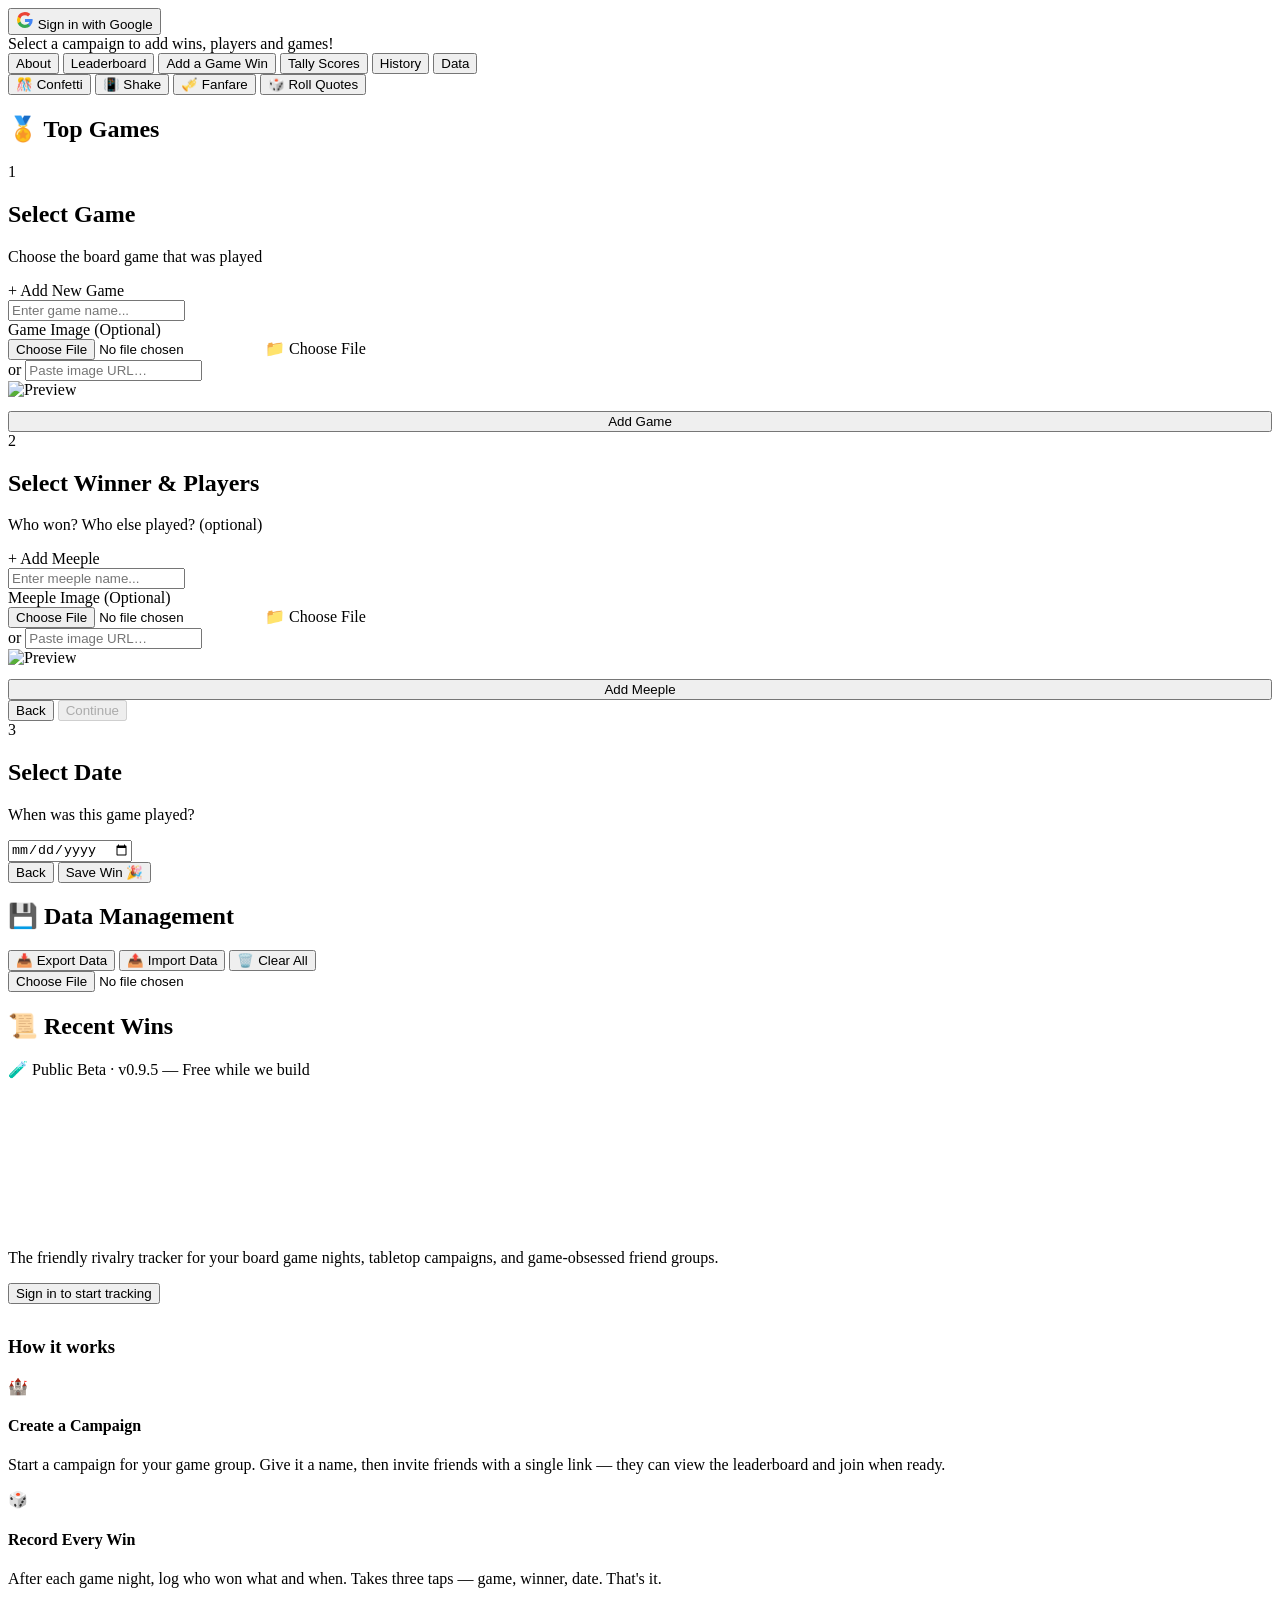
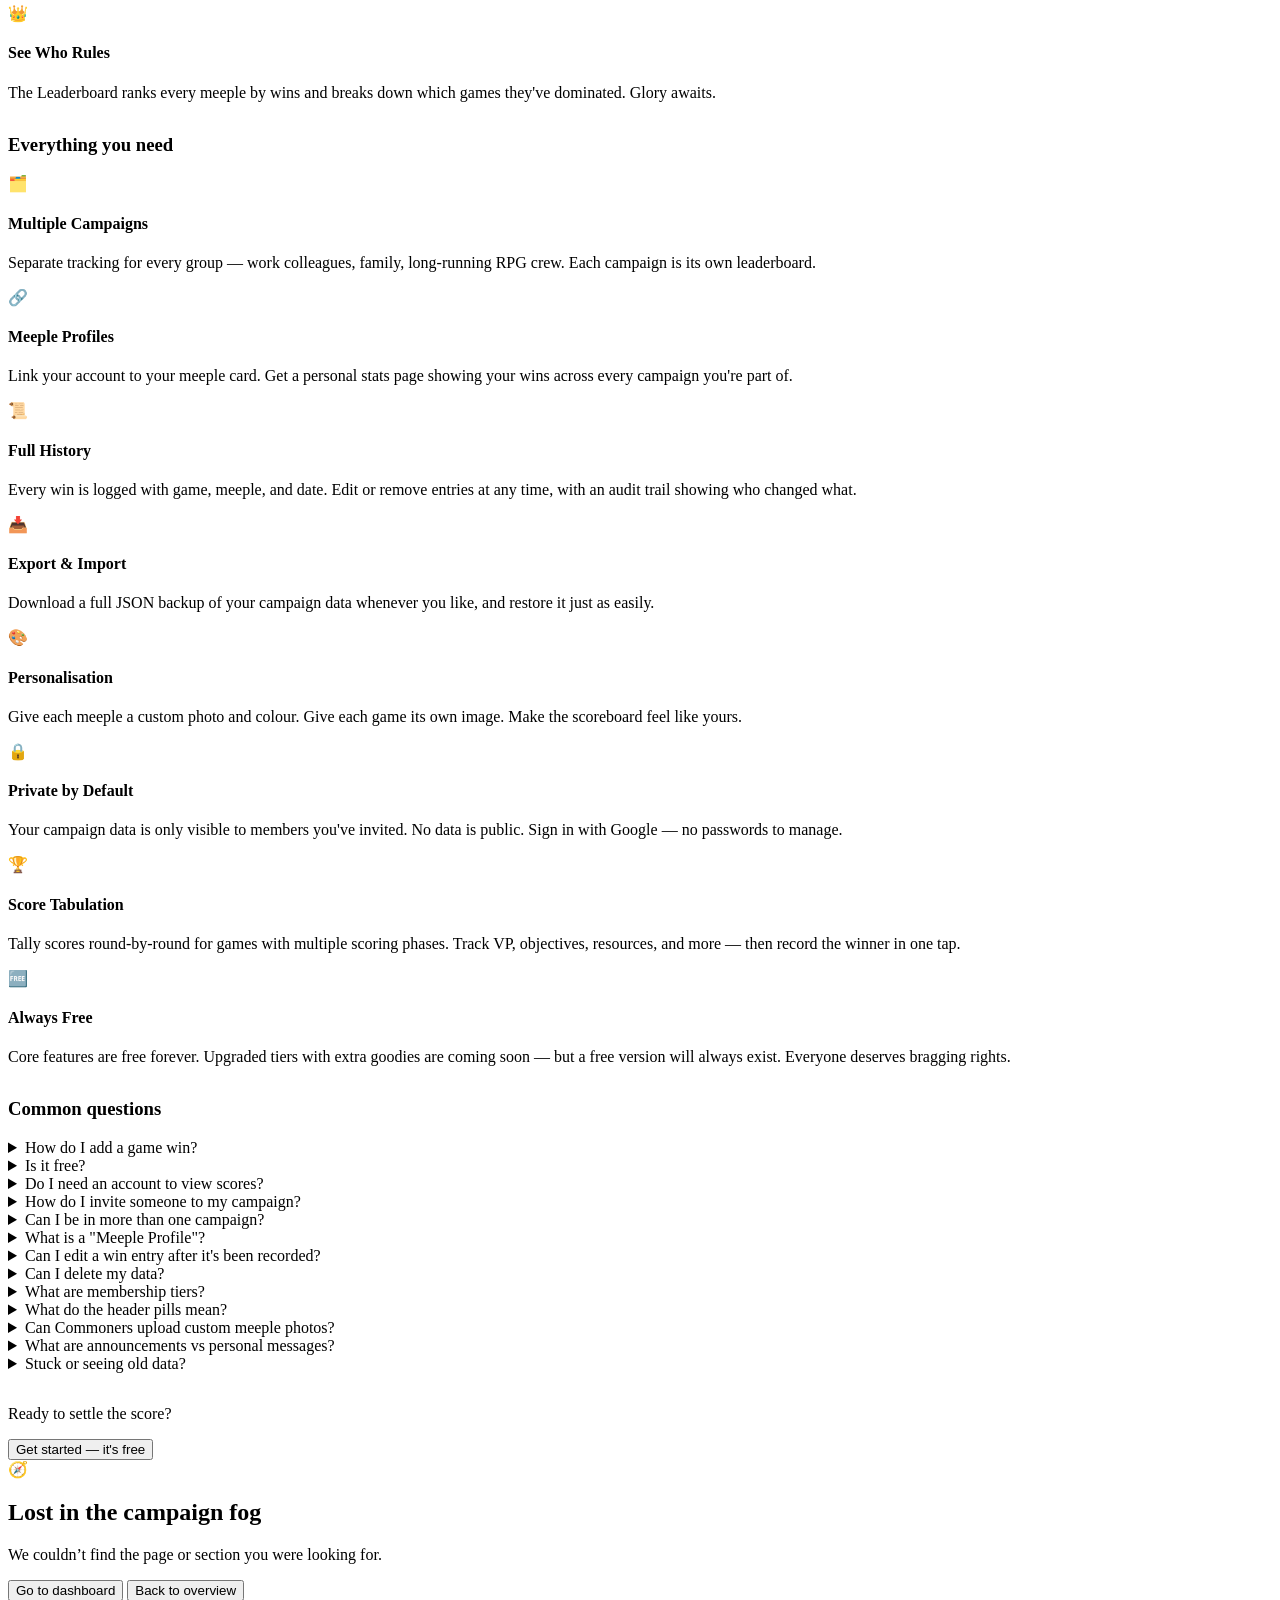
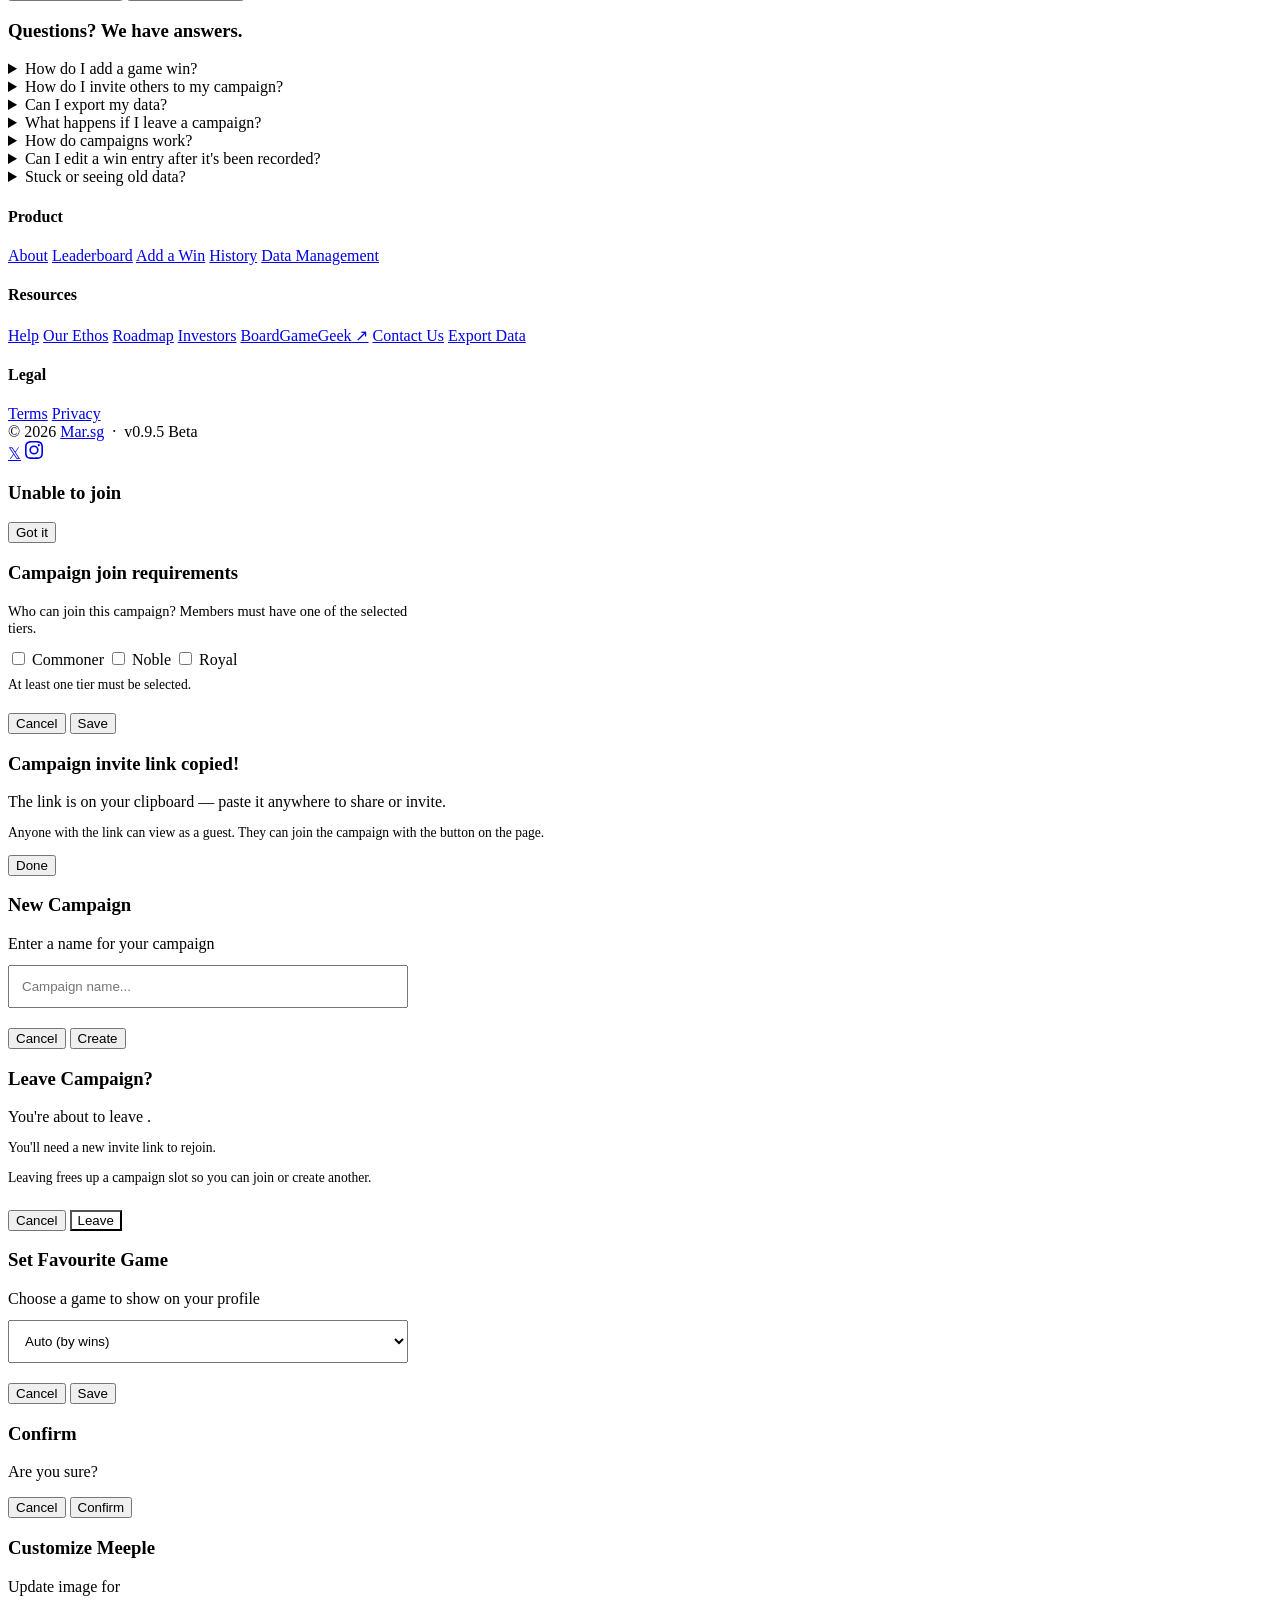
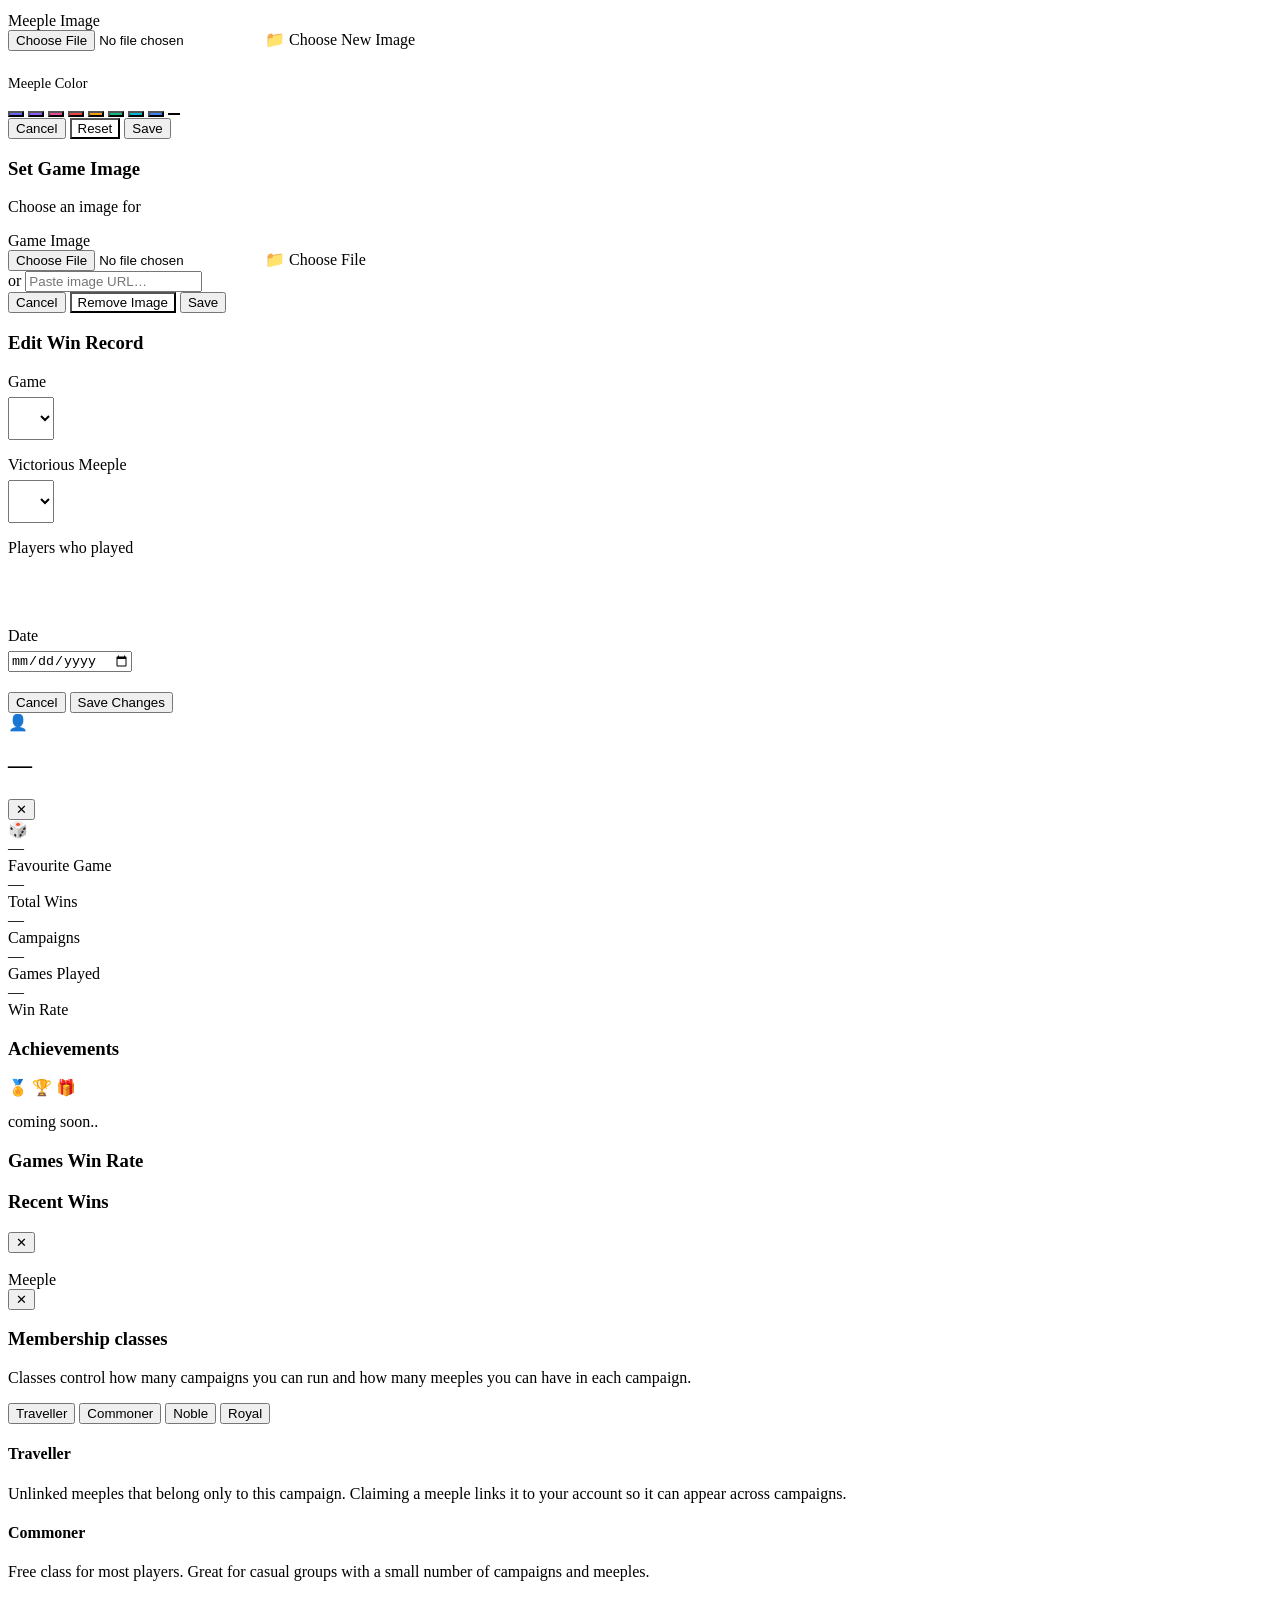
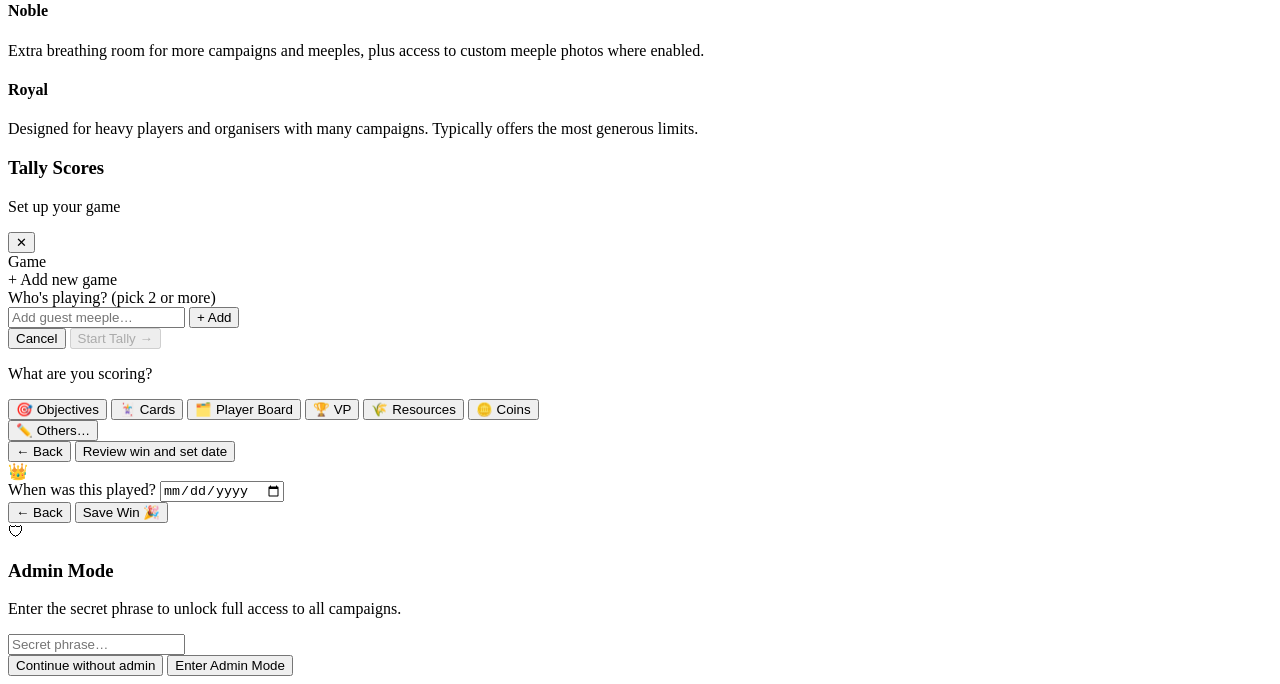
==== commit a517c392: "google cannonical index fixes, roadmap description fixes" ====
--- a/index.html
+++ b/index.html
@@ -4,7 +4,7 @@
     <meta charset="UTF-8">
     <meta name="viewport" content="width=device-width, initial-scale=1.0">
     <meta name="google-site-verification" content="L6qndWRGRXnro5ZDDHTrEwXOVDEPJha7dn_znKxewL4" />
-    <title>The Scorekeeper</title>
+    <title>ScoreKpr — The friendly rivalry tracker</title>
     <link rel="stylesheet" href="https://fonts.googleapis.com/css2?family=Cinzel+Decorative:wght@700;900&display=swap">
     <link rel="stylesheet" href="styles.css">
     <link rel="icon" href="favicon.ico">
@@ -82,7 +82,7 @@
         </header>
 
         <nav class="nav-tabs">
-            <button class="nav-tab nav-tab-about active" data-section="about" title="About The Scorekeeper">About</button>
+            <button class="nav-tab nav-tab-about active" data-section="about" title="About ScoreKpr">About</button>
             <button class="nav-tab" data-section="dashboard">Leaderboard</button>
             <button class="nav-tab" data-section="add">Add a Game Win</button>
             <button class="nav-tab nav-tab-tally" id="tallyLaunchBtn" type="button">Tally Scores</button>
@@ -400,7 +400,7 @@
                     </details>
                     <details class="footer-accordion-item">
                         <summary>Is it free?</summary>
-                        <p>The Scorekeeper is currently in <strong>Beta</strong> — so everything is free, no paywalls, no limits. Paid tier memberships with extra features are on the roadmap, but a free version will always exist. Everyone deserves bragging rights. <a href="roadmap.html">See our roadmap →</a></p>
+                        <p>ScoreKpr is currently in <strong>Beta</strong> — so everything is free, no paywalls, no limits. Paid tier memberships with extra features are on the roadmap, but a free version will always exist. Everyone deserves bragging rights. <a href="roadmap.html">See our roadmap →</a></p>
                     </details>
                     <details class="footer-accordion-item">
                         <summary>Do I need an account to view scores?</summary>
@@ -562,7 +562,7 @@
                 </div>
             </div>
             <div class="footer-bottom">
-                <span class="footer-copy">© 2026 Mar.sg &nbsp;·&nbsp; <span class="footer-version">v0.9.5 Beta</span></span>
+                <span class="footer-copy">© 2026 <a href="https://mar.sg" target="_blank" rel="noopener noreferrer">Mar.sg</a> &nbsp;·&nbsp; <span class="footer-version">v0.9.5 Beta</span></span>
                 <div class="footer-social">
                     <a href="#" class="footer-social-link" aria-label="X (Twitter)" title="X (Twitter)">𝕏</a>
                     <a href="#" class="footer-social-link" aria-label="Instagram" title="Instagram">
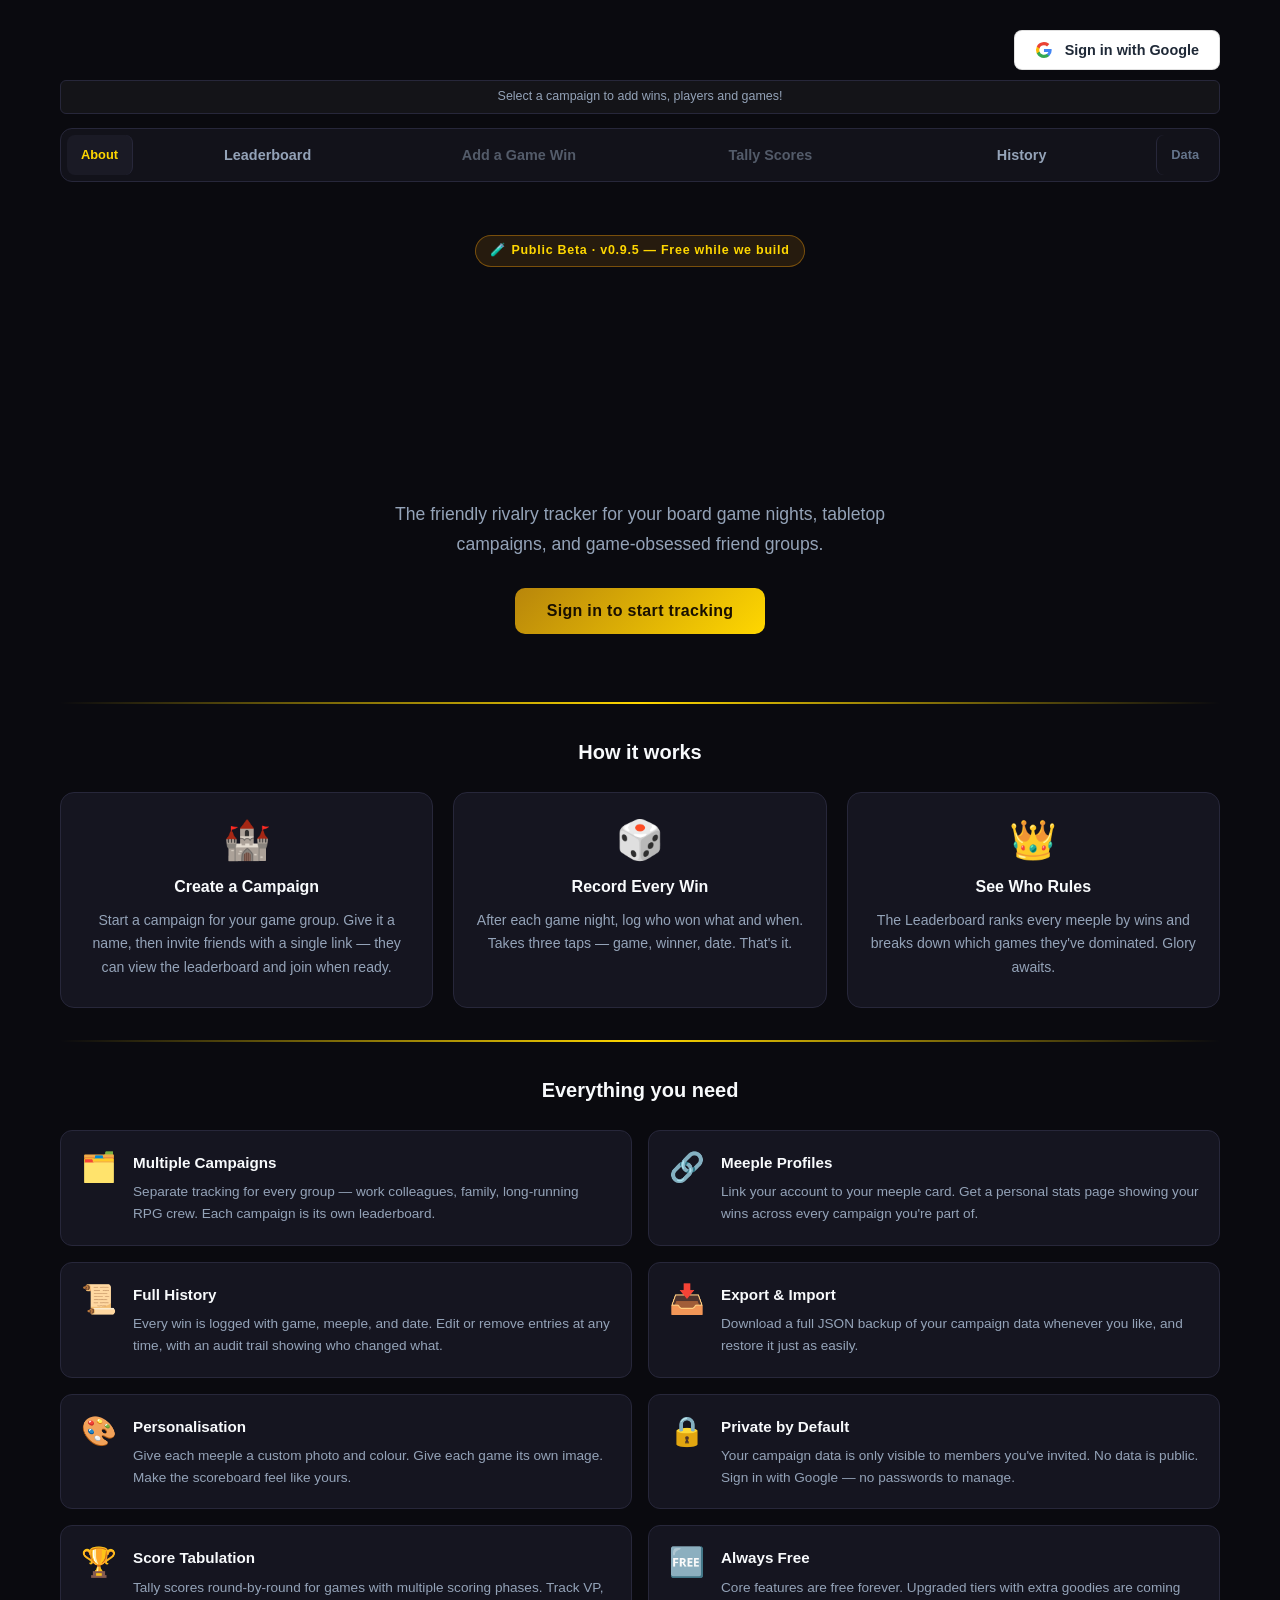
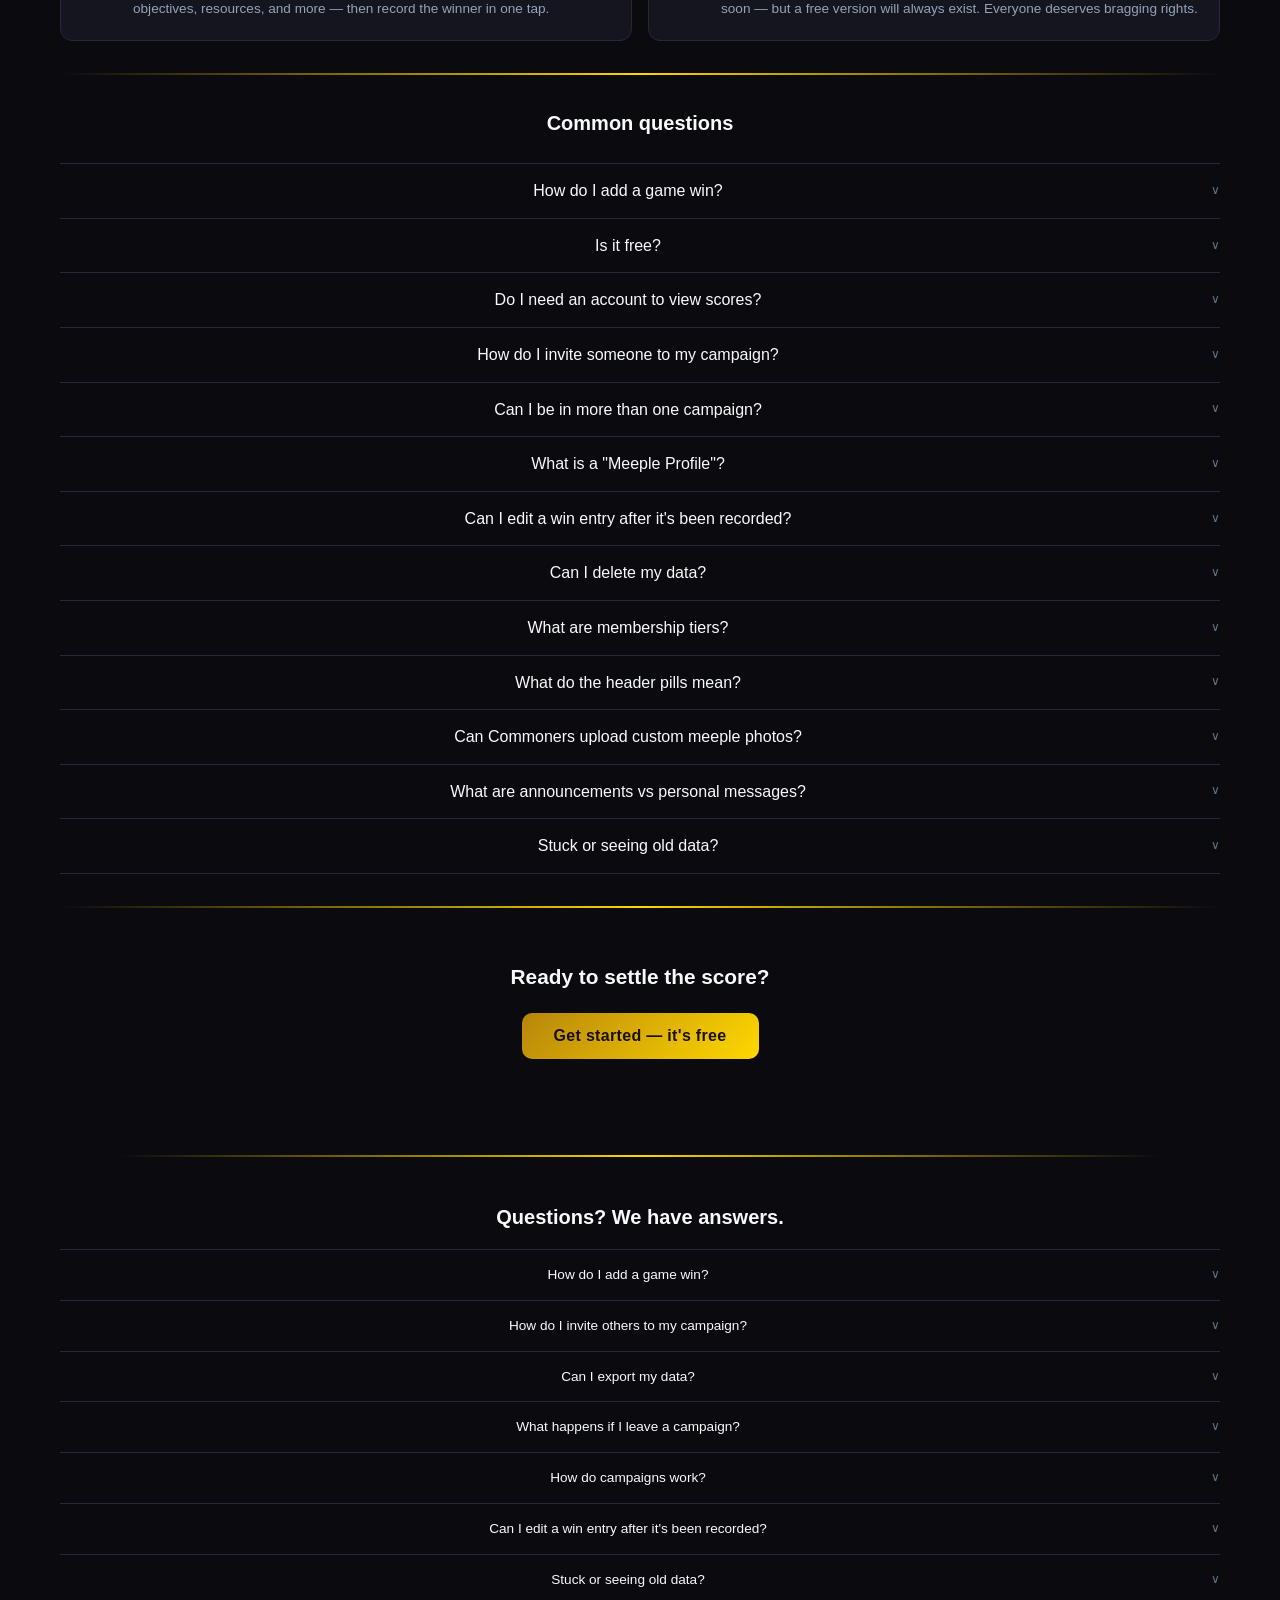
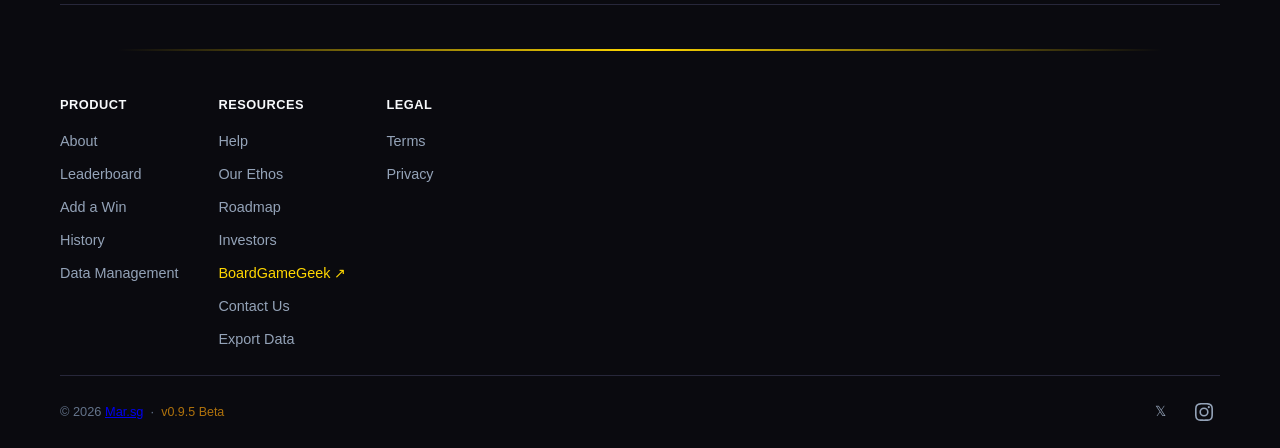
==== commit 6b5122e5: "Guests now available on edit game history, new game, leaderboard" ====
--- a/index.html
+++ b/index.html
@@ -187,8 +187,12 @@
                         <h2>Select Winner & Players</h2>
                         <p>Who won? Who else played? (optional)</p>
                     </div>
-                    <div id="playerSelection" class="selection-grid selection-grid-meeple">
-                        <div class="selection-item add-new-btn" id="showNewPlayerBtn">+ Add Meeple</div>
+                    <div class="player-selection-stack">
+                        <div id="playerSelection" class="selection-grid selection-grid-meeple">
+                            <div class="selection-item add-new-btn" id="showNewPlayerBtn">+ Add Meeple</div>
+                        </div>
+                        <div id="playerSelectionGuestLabel" class="meeple-section-label" style="display: none;">Guest meeples</div>
+                        <div id="playerSelectionGuests" class="selection-grid selection-grid-meeple player-selection-guest-grid" style="display: none;"></div>
                     </div>
                     <div id="newPlayerInput" class="new-item-input">
                         <input type="text" id="newPlayerName" class="input-field" placeholder="Enter meeple name...">
@@ -761,7 +765,16 @@
                 <select id="editPlayerSelect" class="input-field" style="padding: 12px;"></select>
 
                 <label style="display: block; margin: 16px 0 6px; color: var(--text-secondary);">Players who played</label>
-                <div id="editEntryParticipants" class="selection-grid selection-grid-meeple edit-entry-meeple-grid" style="min-height: 48px;"></div>
+                <div class="edit-entry-inline-add" style="display: flex; flex-wrap: wrap; gap: 8px; margin-bottom: 10px; align-items: center;">
+                    <input type="text" id="editEntryNewPlayerName" class="input-field" placeholder="New name…" style="flex: 1; min-width: 120px; padding: 10px;">
+                    <button type="button" class="modal-btn cancel" id="editEntryAddMeepleBtn" style="margin: 0;">Add meeple</button>
+                    <button type="button" class="modal-btn cancel" id="editEntryAddGuestBtn" style="margin: 0;">Add guest</button>
+                </div>
+                <div id="editEntryParticipants" class="edit-entry-participants-stack">
+                    <div id="editEntryParticipantsCore" class="selection-grid selection-grid-meeple edit-entry-meeple-grid" style="min-height: 48px;"></div>
+                    <div id="editEntryParticipantsGuestLabel" class="meeple-section-label" style="display: none;">Guest meeples</div>
+                    <div id="editEntryParticipantsGuests" class="selection-grid selection-grid-meeple edit-entry-meeple-grid" style="display: none; min-height: 48px;"></div>
+                </div>
                 
                 <label style="display: block; margin: 16px 0 6px; color: var(--text-secondary);">Date</label>
                 <input type="date" id="editDateInput" class="input-field date-input">
--- a/styles.css
+++ b/styles.css
@@ -0,0 +1,2991 @@
+* { margin: 0; padding: 0; box-sizing: border-box; }
+:root {
+    --bg-primary: #0a0a0f; --bg-secondary: #12121a; --bg-tertiary: #1a1a25; --bg-card: #151520;
+    --accent-primary: #6366f1; --accent-secondary: #8b5cf6; --accent-success: #10b981;
+    --accent-danger: #ef4444; --accent-warning: #f59e0b; --text-primary: #f8fafc;
+    --text-secondary: #94a3b8; --text-muted: #64748b; --border: #27273a;
+    --accent-gold: #ffd700; --accent-gold-dark: #b8860b; --accent-gold-light: #fff8a8;
+}
+body {
+    font-family: -apple-system, BlinkMacSystemFont, 'Segoe UI', Roboto, sans-serif;
+    background: var(--bg-primary); color: var(--text-primary); min-height: 100vh; line-height: 1.6;
+}
+.container { max-width: 1200px; margin: 0 auto; padding: 20px; }
+header {
+    padding: 10px 0 14px; margin-bottom: 0; position: relative;
+}
+.header-banners { margin-top: 10px; }
+.auth-area-standalone { display: flex; flex-direction: column; align-items: flex-end; margin-bottom: 8px; }
+.header-bar {
+    display: flex; flex-wrap: wrap; flex-direction: row; align-items: center; justify-content: space-between; gap: 10px 16px;
+}
+/* Override playgroup-area when used as header-bar: left=campaign, right=user */
+.header-bar.playgroup-area {
+    flex-direction: row; align-items: center; justify-content: space-between;
+}
+.header-left {
+    display: flex; align-items: center; gap: 8px; flex-wrap: wrap;
+}
+.header-right {
+    display: flex; flex-direction: column; align-items: flex-end; gap: 4px; margin-left: auto; flex-shrink: 0;
+}
+.campaign-wrap { display: flex; align-items: center; gap: 6px; }
+.campaign-wrap .playgroup-label { font-size: 0.75rem; color: var(--text-muted); font-weight: 500; }
+.campaign-select-compact {
+    min-width: 140px; padding: 6px 10px; font-size: 0.8rem; background: var(--bg-secondary);
+    border: 1px solid var(--border); border-radius: 6px; color: var(--text-primary); cursor: pointer;
+}
+.campaign-select-compact:focus { outline: none; border-color: var(--accent-primary); }
+.header-actions-inline { display: flex; align-items: center; gap: 4px; }
+.btn-compact {
+    padding: 5px 10px; font-size: 0.72rem; font-weight: 600; border-radius: 6px; cursor: pointer; transition: all 0.2s;
+    background: var(--bg-card); border: 1px solid var(--border);
+}
+.btn-compact.invite-playgroup { color: var(--accent-primary); }
+.btn-compact.invite-playgroup:hover { border-color: var(--accent-primary); background: var(--bg-secondary); }
+.btn-compact.create-playgroup { color: var(--accent-success); }
+.btn-compact.create-playgroup:hover { border-color: var(--accent-success); background: var(--bg-secondary); }
+.btn-compact.leave-playgroup { color: var(--accent-danger); }
+.btn-compact.leave-playgroup:hover { border-color: var(--accent-danger); background: var(--bg-secondary); }
+.pills-inline {
+    display: flex; flex-wrap: wrap; align-items: flex-start; gap: 0;
+}
+.pills-inline.plan-summary { gap: 0 8px; }
+.pill-with-desc {
+    display: flex; flex-direction: column; align-items: center; gap: 2px;
+}
+.pill-desc {
+    font-size: 0.58rem; font-weight: 400; color: var(--text-muted); line-height: 1.2; white-space: nowrap; opacity: 0.85;
+}
+.pills-inline .plan-pill { padding: 2px 6px; font-size: 0.7rem; }
+.auth-inline { display: flex; align-items: center; gap: 0; }
+.auth-inline .auth-email { max-width: 160px; font-size: 0.78rem; }
+.btn-logout-compact {
+    padding: 2px 6px; font-size: 0.72rem; font-weight: 600; border-radius: 6px;
+    border: 1px solid var(--text-muted); background: transparent; color: var(--text-secondary); cursor: pointer; transition: all 0.2s;
+}
+.btn-logout-compact:hover { border-color: var(--accent-danger); color: var(--accent-danger); }
+.header-summary-wrap { margin-top: 6px; }
+.header-summary-wrap .playgroup-meeples-row {
+    margin-top: 0; font-size: 0.72rem; color: var(--text-muted); line-height: 1.5;
+    display: flex; flex-wrap: wrap; align-items: center; gap: 4px 8px;
+}
+.header-summary-wrap .playgroup-meeples-line1,
+.header-summary-wrap .playgroup-meeples-line2 { margin-top: 0; }
+.gold-divider {
+    height: 2px; margin: 44px 5% 44px; flex-shrink: 0;
+    background: linear-gradient(90deg, transparent, var(--accent-gold), transparent);
+}
+.header-row { display: flex; flex-wrap: wrap; justify-content: space-between; align-items: flex-start; gap: 20px; }
+.header-row > div:first-child { text-align: left; flex: 1; min-width: 0; }
+.header-actions { display: flex; flex-wrap: wrap; flex-direction: column; align-items: flex-end; gap: 12px; }
+.auth-area { display: flex; flex-direction: column; align-items: flex-end; gap: 8px; }
+.auth-user { display: flex; align-items: center; gap: 12px; }
+.auth-email { font-size: 0.85rem; color: var(--text-secondary); max-width: 180px; overflow: hidden; text-overflow: ellipsis; white-space: nowrap; }
+.btn-auth {
+    padding: 10px 18px; border-radius: 8px; font-size: 0.9rem; font-weight: 600; cursor: pointer;
+    border: 1px solid var(--border); background: var(--bg-secondary); color: var(--text-primary);
+    transition: all 0.2s ease;
+}
+.btn-auth.login { border-color: var(--accent-primary); color: var(--accent-primary); background: rgba(99, 102, 241, 0.1); }
+.btn-auth.login:hover { background: var(--accent-primary); color: white; }
+/* Google Sign-In white variant — high contrast on dark background */
+.btn-auth.btn-google-black {
+    display: inline-flex; align-items: center; justify-content: center; gap: 12px;
+    background: #fff; color: #1f2937; border: 1px solid rgba(0,0,0,0.12); padding: 10px 20px; font-weight: 700;
+}
+.btn-auth.btn-google-black:hover { background: #f3f4f6; color: #1f2937; border-color: rgba(0,0,0,0.2); }
+.btn-auth.btn-google-black .google-g { flex-shrink: 0; }
+.btn-auth.logout { border-color: var(--text-muted); color: var(--text-secondary); }
+.btn-auth.logout:hover { border-color: var(--accent-danger); color: var(--accent-danger); background: rgba(239, 68, 68, 0.1); }
+.btn-auth.invite-playgroup { border-color: var(--accent-primary); color: var(--accent-primary); background: rgba(99, 102, 241, 0.1); }
+.btn-auth.invite-playgroup:hover { background: var(--accent-primary); color: white; }
+.btn-auth.create-playgroup { border-color: var(--accent-success); color: var(--accent-success); background: rgba(16, 185, 129, 0.1); }
+.btn-auth.create-playgroup:hover { background: var(--accent-success); color: white; }
+.btn-auth.leave-playgroup { border-color: var(--accent-danger); color: var(--accent-danger); background: rgba(239, 68, 68, 0.08); }
+.btn-auth.leave-playgroup:hover { background: var(--accent-danger); color: white; }
+/* Compact buttons: unified dark background, light border, colored text only (no tinted fills) */
+.btn-compact.invite-playgroup,
+.btn-compact.create-playgroup,
+.btn-compact.leave-playgroup {
+    background: var(--bg-card);
+    border: 1px solid var(--border);
+}
+.btn-compact.invite-playgroup:hover,
+.btn-compact.create-playgroup:hover,
+.btn-compact.leave-playgroup:hover {
+    background: var(--bg-secondary);
+}
+.invite-modal { max-width: 480px; }
+.playgroup-area:not(.header-bar) { display: flex; flex-direction: column; align-items: flex-end; gap: 6px; }
+.playgroup-select-row { display: flex; align-items: center; gap: 10px; }
+.playgroup-meta-row { align-self: flex-end; font-size: 0.8rem; color: var(--text-muted); margin-top: -2px; }
+.plan-summary {
+    display: flex; flex-wrap: wrap; align-items: center; gap: 8px; margin-top: 4px;
+}
+.plan-pill {
+    display: inline-flex; align-items: center; padding: 4px 12px;
+    font-size: 0.78rem; font-weight: 500; border-radius: 999px;
+    background: rgba(255, 255, 255, 0.06); border: 1px solid var(--border);
+    color: var(--text-secondary); white-space: nowrap;
+    transition: transform 0.12s ease, box-shadow 0.12s ease, filter 0.12s ease, border-color 0.12s ease;
+}
+.plan-pill-tier { background: rgba(139, 92, 246, 0.12); border-color: rgba(139, 92, 246, 0.35); color: var(--accent-secondary); }
+.plan-pill-tier.plan-pill-tier-royal { background: rgba(245, 158, 11, 0.14); border-color: rgba(245, 158, 11, 0.4); color: var(--accent-gold); }
+.plan-pill-campaigns { background: rgba(99, 102, 241, 0.1); border-color: rgba(99, 102, 241, 0.3); color: var(--accent-primary); }
+.plan-pill-party-permit { background: rgba(99, 102, 241, 0.08); border-color: rgba(99, 102, 241, 0.25); color: var(--text-secondary); }
+/* Tier-based pill colors (follow user class) */
+.plan-summary-tier-commoner .plan-pill-tier,
+.plan-summary-tier-commoner .plan-pill-campaigns,
+.plan-summary-tier-commoner .plan-pill-party-permit {
+    background: rgba(148, 163, 184, 0.12); border-color: rgba(148, 163, 184, 0.35); color: var(--text-secondary);
+}
+.plan-summary-tier-noble .plan-pill-tier,
+.plan-summary-tier-noble .plan-pill-campaigns,
+.plan-summary-tier-noble .plan-pill-party-permit {
+    background: rgba(139, 92, 246, 0.14); border-color: rgba(139, 92, 246, 0.4); color: var(--accent-secondary);
+}
+.plan-summary-tier-royal .plan-pill-tier,
+.plan-summary-tier-royal .plan-pill-campaigns,
+.plan-summary-tier-royal .plan-pill-party-permit {
+    background: rgba(245, 158, 11, 0.14); border-color: rgba(245, 158, 11, 0.4); color: var(--accent-gold);
+}
+.playgroup-meeples-row {
+    font-size: 0.8rem; color: var(--text-secondary); margin-top: 6px; line-height: 1.6;
+}
+.playgroup-meeples-line1 {
+    display: flex; align-items: center; gap: 8px; flex-wrap: wrap;
+}
+.playgroup-meeples-line2 {
+    margin-top: 4px;
+}
+.playgroup-change-btn {
+    display: inline-flex; align-items: center; padding: 2px 8px;
+    font-size: 0.72rem; font-weight: 600; border-radius: 6px;
+    background: rgba(148, 163, 184, 0.15); border: 1px solid rgba(148, 163, 184, 0.5);
+    color: var(--text-secondary); cursor: pointer; white-space: nowrap;
+    transition: background 0.2s, color 0.2s, border-color 0.2s;
+}
+.playgroup-change-btn:hover {
+    background: rgba(148, 163, 184, 0.25); color: var(--text-primary); border-color: rgba(148, 163, 184, 0.7);
+}
+.playgroup-actions-row { display: flex; align-items: center; gap: 10px; flex-wrap: wrap; justify-content: flex-end; }
+.playgroup-actions-row .btn-auth { font-size: 0.73rem; }
+.playgroup-label { font-size: 0.85rem; color: var(--text-secondary); }
+.playgroup-count { font-size: 0.8rem; color: inherit; margin-left: 0; }
+.playgroup-select {
+    min-width: 180px; padding: 10px 14px; background: var(--bg-secondary);
+    border: 1px solid var(--border); border-radius: 8px; color: var(--text-primary);
+    font-size: 0.9rem; cursor: pointer;
+}
+.playgroup-select:focus { outline: none; border-color: var(--accent-primary); }
+/* Logo — victory, royalty, grand ambitions */
+.logo-row {
+    display: flex;
+    align-items: center;
+    gap: 10px;
+}
+.logo-header-group {
+    position: relative;
+    padding: 10px 14px;
+    border-radius: 16px;
+}
+.beta-badge {
+    font-size: 0.58rem; font-weight: 800; letter-spacing: 0.1em; text-transform: uppercase;
+    background: rgba(245, 158, 11, 0.14); color: var(--accent-gold);
+    border: 1px solid rgba(245, 158, 11, 0.45);
+    padding: 3px 8px; border-radius: 20px;
+    user-select: none; white-space: nowrap; flex-shrink: 0;
+    position: relative;
+    top: -6px;
+}
+
+h1.logo {
+    font-family: 'Cinzel Decorative', serif; font-size: 2.4rem; font-weight: 900;
+    text-transform: uppercase; letter-spacing: 4px; margin-bottom: 12px;
+    background: linear-gradient(90deg, var(--accent-gold-dark), var(--accent-gold), var(--accent-gold-light), var(--accent-gold), var(--accent-gold-dark));
+    background-size: 200% auto;
+    -webkit-background-clip: text; -webkit-text-fill-color: transparent; background-clip: text;
+    animation: goldShimmer 4s linear infinite;
+    filter: drop-shadow(0 0 12px rgba(255, 215, 0, 0.35));
+}
+h1.logo .logo-img {
+    display: block; width: 250px; max-width: 100%; height: auto; vertical-align: middle;
+    -webkit-background-clip: unset; background-clip: unset; -webkit-text-fill-color: unset; background: none;
+    animation: none; filter: none;
+}
+@keyframes goldShimmer { to { background-position: 200% center; } }
+
+.subtitle {
+    font-family: -apple-system, BlinkMacSystemFont, 'Segoe UI', Roboto, sans-serif;
+    color: #a8b4c4; font-size: 0.8rem; font-weight: 400;
+}
+/* Page header tagline: neon purple-blue, 30% smaller */
+header .subtitle {
+    font-size: 0.56rem;
+    background: linear-gradient(90deg, #06b6d4, #8b5cf6, #3b82f6, #a78bfa);
+    background-size: 200% auto;
+    -webkit-background-clip: text; -webkit-text-fill-color: transparent; background-clip: text;
+    animation: aboutNeonShimmer 5s ease-in-out infinite;
+    filter: drop-shadow(0 0 8px rgba(139, 92, 246, 0.5)) drop-shadow(0 0 16px rgba(6, 182, 212, 0.35));
+}
+.subtitle .strikethrough { text-decoration: line-through; text-decoration-color: var(--accent-danger); text-decoration-thickness: 2px; }
+.nav-tabs {
+    display: flex; gap: 10px; margin-bottom: 5px; background: var(--bg-secondary);
+    padding: 6px; border-radius: 12px; border: 1px solid var(--border);
+}
+.nav-tab {
+    flex: 1; padding: 12px 20px; border: none; background: transparent;
+    color: var(--text-secondary); font-size: 0.9rem; font-weight: 600;
+    cursor: pointer; border-radius: 8px; transition: all 0.3s ease;
+}
+.nav-tab.active { background: var(--accent-primary); color: white; }
+.nav-tab:hover:not(.active) { color: var(--text-primary); background: var(--bg-tertiary); }
+.section { display: none; }
+.section.active { display: block; animation: fadeIn 0.3s ease; }
+@keyframes fadeIn { from { opacity: 0; transform: translateY(10px); } to { opacity: 1; transform: translateY(0); } }
+
+/* Player Cards Grid */
+.players-grid {
+    display: grid;
+    grid-template-columns: repeat(auto-fill, minmax(280px, 1fr));
+    gap: 16px;
+    margin-bottom: 12px;
+}
+
+/* Celebration pills — at base of leaderboard, before gold divider */
+.celebration-pills {
+    display: flex;
+    flex-wrap: wrap;
+    justify-content: center;
+    align-items: center;
+    gap: 10px;
+    margin-top: 10px;
+    margin-bottom: 28px;
+}
+.celebration-pill {
+    display: inline-flex;
+    align-items: center;
+    gap: 6px;
+    padding: 6px 14px;
+    font-size: 0.8rem;
+    font-weight: 500;
+    color: var(--text-primary);
+    background: rgba(255, 255, 255, 0.04);
+    border: 1px solid var(--border);
+    border-radius: 999px;
+    cursor: pointer;
+    transition: color 0.2s ease, background 0.2s ease, border-color 0.2s ease;
+    filter: drop-shadow(0 0 6px rgba(255, 215, 0, 0.15));
+}
+.celebration-pill:hover {
+    color: var(--text-primary);
+    background: rgba(255, 255, 255, 0.08);
+    border-color: rgba(255, 255, 255, 0.12);
+}
+.celebration-pill:active {
+    transform: scale(0.98);
+}
+
+/* Screen shake (tremor) — applied to body by JS */
+body.screen-shake {
+    animation: screenShake 0.15s ease-in-out infinite;
+}
+@keyframes screenShake {
+    0%, 100% { transform: translate(0, 0); }
+    25% { transform: translate(-3px, 2px); }
+    50% { transform: translate(2px, -2px); }
+    75% { transform: translate(3px, 1px); }
+}
+.players-grid .player-card:first-child {
+    grid-column: 1 / -1;
+    max-width: 460px;
+    margin: 0 auto;
+    position: relative;
+    overflow: visible;
+}
+.players-grid .player-card:first-child::after {
+    content: ''; position: absolute; inset: -4px; border-radius: 14px; pointer-events: none;
+    box-shadow: 0 0 24px rgba(255, 215, 0, 0.3), 0 0 48px rgba(255, 215, 0, 0.15);
+    animation: top-player-shimmer 2.5s ease-in-out infinite;
+    z-index: -1;
+}
+@keyframes top-player-shimmer {
+    0%, 100% { box-shadow: 0 0 24px rgba(255, 215, 0, 0.3), 0 0 48px rgba(255, 215, 0, 0.15); opacity: 1; }
+    50% { box-shadow: 0 0 36px rgba(255, 215, 0, 0.5), 0 0 72px rgba(255, 215, 0, 0.25); opacity: 0.9; }
+}
+/* Champion card: always golden tile for #1 (overrides custom player color) */
+.players-grid .player-card:first-child {
+    border: 2px solid rgba(255, 215, 0, 0.5) !important;
+    background: linear-gradient(135deg, rgba(255, 215, 0, 0.2), rgba(184, 134, 11, 0.12), rgba(255, 248, 168, 0.08)) !important;
+    box-shadow: 0 0 0 1px rgba(255, 215, 0, 0.2) !important;
+}
+.players-grid .player-card:first-child:hover {
+    border-color: rgba(255, 215, 0, 0.7) !important;
+    background: linear-gradient(135deg, rgba(255, 215, 0, 0.26), rgba(184, 134, 11, 0.16), rgba(255, 248, 168, 0.1)) !important;
+    box-shadow: 0 0 0 1px rgba(255, 215, 0, 0.25) !important;
+}
+.players-grid .player-card:first-child::before {
+    background: linear-gradient(180deg, var(--accent-gold), var(--accent-gold-dark)) !important;
+    display: block !important;
+}
+.players-grid .player-card:first-child .victory-roster-wins {
+    color: var(--accent-gold);
+    font-size: 1.25rem;
+}
+.players-grid .player-card:first-child .player-crown {
+    position: absolute;
+    top: -22px;
+    left: 50%;
+    transform: translateX(-50%);
+    font-size: 1.5rem;
+    background: linear-gradient(135deg, var(--accent-gold-dark), var(--accent-gold));
+    border-radius: 50%;
+    width: 32px;
+    height: 32px;
+    display: flex;
+    align-items: center;
+    justify-content: center;
+    border: 2px solid var(--bg-card);
+    z-index: 10;
+}
+.player-card {
+    background: var(--bg-card); border: 1px solid var(--border); border-radius: 12px;
+    padding: 16px 20px; transition: all 0.3s ease; position: relative; overflow: hidden;
+}
+.player-card:hover { border-color: var(--accent-primary); background: var(--bg-secondary); }
+.player-card::before {
+    content: ''; position: absolute; top: 0; left: 0; width: 4px; height: 100%;
+    background: linear-gradient(180deg, var(--accent-primary), var(--accent-secondary));
+    opacity: 0; transition: opacity 0.3s ease;
+}
+.player-card:hover::before { opacity: 1; }
+.player-card.has-player-color {
+    border: 2px solid var(--player-card-color);
+    box-shadow: 0 0 0 1px color-mix(in srgb, var(--player-card-color) 45%, transparent),
+        0 10px 30px color-mix(in srgb, var(--player-card-color) 22%, transparent);
+}
+.player-card.has-player-color::before {
+    display: none;
+}
+/* Linked account — "You" badge indicates the player; no extra card styling */
+.player-you-badge {
+    display: inline-flex; align-items: center; margin-left: 8px; padding: 2px 8px;
+    font-size: 0.7rem; font-weight: 700; text-transform: uppercase; letter-spacing: 0.5px;
+    background: linear-gradient(135deg, var(--accent-gold-dark), var(--accent-gold));
+    color: #0a0a0f; border-radius: 10px;
+}
+.player-card.has-player-color:hover {
+    border-color: var(--player-card-color);
+    box-shadow: 0 0 0 2px color-mix(in srgb, var(--player-card-color) 60%, transparent),
+        0 14px 34px color-mix(in srgb, var(--player-card-color) 30%, transparent);
+    transform: translateY(-2px);
+}
+/* Soft gradient: dark → player colour at end of card (from 4/5 mark), slight diagonal */
+.player-card.has-player-color:not(:first-child)::after {
+    content: '';
+    position: absolute;
+    top: 0; left: 0; right: 0; bottom: 0;
+    pointer-events: none;
+    border-radius: inherit;
+    background: linear-gradient(135deg,
+        transparent 0%,
+        transparent 75%,
+        color-mix(in srgb, var(--player-card-color) 18%, transparent) 90%,
+        color-mix(in srgb, var(--player-card-color) 35%, transparent) 100%);
+    z-index: 0;
+}
+.player-card > * { position: relative; z-index: 1; }
+.player-card-image-container {
+    position: relative;
+    display: inline-block;
+}
+.player-card-image {
+    width: 95px; height: 95px; border-radius: 50%; object-fit: cover;
+    background: var(--bg-secondary); border: 2px solid var(--border); flex-shrink: 0;
+}
+.player-card-image-placeholder {
+    width: 95px; height: 95px; border-radius: 50%;
+    background: linear-gradient(135deg, var(--bg-tertiary), var(--bg-secondary));
+    border: 2px solid var(--border); display: flex; align-items: center; justify-content: center;
+    font-size: 1.5rem; flex-shrink: 0;
+}
+.player-card-image,
+.player-card-image-placeholder {
+    cursor: pointer;
+    transition: transform 0.15s ease, box-shadow 0.15s ease, border-color 0.15s ease;
+}
+.player-card-image:hover,
+.player-card-image-placeholder:hover {
+    transform: translateY(-1px);
+    border-color: var(--accent-primary);
+    box-shadow: 0 0 0 2px color-mix(in srgb, var(--accent-primary) 55%, transparent);
+}
+.player-color-indicator {
+    width: 12px; height: 12px; border-radius: 50%; display: inline-block;
+    margin-left: 8px; border: 2px solid var(--border);
+}
+.player-header { display: flex; justify-content: space-between; align-items: center; gap: 12px; }
+.player-info-section { display: flex; align-items: center; gap: 12px; flex: 1; min-width: 0; }
+.player-name-section { flex: 1; min-width: 0; }
+.player-name { font-size: 1.43rem; font-weight: 600; color: var(--text-primary); display: flex; align-items: center; }
+.meeple-unclaimed-badge,
+.meeple-traveller-badge {
+    margin-left: 6px;
+    padding: 1px 5px;
+    border-radius: 999px;
+    font-size: 0.58rem;
+    font-weight: 600;
+    text-transform: uppercase;
+    letter-spacing: 0.04em;
+    background: rgba(148, 163, 184, 0.1);
+    border: 1px solid rgba(148, 163, 184, 0.3);
+    color: var(--text-muted);
+    white-space: nowrap;
+    flex-shrink: 0;
+}
+.player-tier-pill {
+    margin-left: 6px;
+    padding: 1px 5px;
+    border-radius: 999px;
+    font-size: 0.58rem;
+    font-weight: 600;
+    text-transform: uppercase;
+    letter-spacing: 0.04em;
+    white-space: nowrap;
+    flex-shrink: 0;
+    cursor: pointer;
+    transition: transform 0.12s ease, box-shadow 0.12s ease, filter 0.12s ease;
+}
+.player-tier-commoner { background: rgba(148, 163, 184, 0.12); border: 1px solid rgba(148, 163, 184, 0.35); color: var(--text-secondary); }
+.player-tier-noble { background: rgba(139, 92, 246, 0.14); border: 1px solid rgba(139, 92, 246, 0.4); color: var(--accent-secondary); }
+.player-tier-royal { background: rgba(245, 158, 11, 0.14); border: 1px solid rgba(245, 158, 11, 0.4); color: var(--accent-gold); }
+.player-tier-pill:hover {
+    transform: translateY(-0.5px);
+    box-shadow: 0 0 0 1px rgba(148,163,184,0.5);
+    filter: brightness(1.05);
+}
+.meeple-traveller-badge {
+    cursor: pointer;
+    transition: transform 0.12s ease, box-shadow 0.12s ease, filter 0.12s ease;
+}
+.meeple-traveller-badge:hover {
+    transform: translateY(-0.5px);
+    box-shadow: 0 0 0 1px rgba(148,163,184,0.5);
+    filter: brightness(1.05);
+}
+.campaign-creator-pill {
+    margin-left: 6px;
+    padding: 1px 5px;
+    border-radius: 999px;
+    font-size: 0.58rem;
+    font-weight: 600;
+    text-transform: uppercase;
+    letter-spacing: 0.04em;
+    background: rgba(99, 102, 241, 0.12);
+    border: 1px solid rgba(99, 102, 241, 0.35);
+    color: var(--accent-primary);
+    white-space: nowrap;
+    flex-shrink: 0;
+}
+.campaign-edit-requirements-btn {
+    margin-left: 8px;
+    padding: 2px 8px;
+    font-size: 0.68rem;
+    font-weight: 600;
+    background: rgba(99, 102, 241, 0.15);
+    border: 1px solid var(--accent-primary);
+    color: var(--accent-primary);
+    border-radius: 6px;
+    cursor: pointer;
+    white-space: nowrap;
+}
+.campaign-edit-requirements-btn:hover {
+    background: var(--accent-primary);
+    color: white;
+}
+.campaign-settings-tier-checks {
+    display: flex;
+    flex-direction: column;
+    gap: 10px;
+}
+.campaign-settings-tier-checks label {
+    display: flex;
+    align-items: center;
+    gap: 10px;
+    cursor: pointer;
+    font-size: 0.95rem;
+}
+.campaign-settings-tier-checks input[type="checkbox"] {
+    width: 18px;
+    height: 18px;
+    accent-color: var(--accent-primary);
+}
+.player-card-quote {
+    font-size: 0.78rem; color: var(--text-muted); margin-top: 6px; font-style: italic;
+    line-height: 1.3;
+    transition: opacity 0.2s ease, transform 0.2s ease;
+}
+.player-card-quote.quote-just-updated {
+    animation: quoteRollIn 0.3s ease;
+}
+@keyframes quoteRollIn {
+    0% { opacity: 0; transform: translateY(4px); }
+    100% { opacity: 1; transform: translateY(0); }
+}
+.win-count-section { text-align: right; margin-right: 12px; }
+.win-count { font-size: 1.5rem; font-weight: 700; color: var(--accent-success); }
+.win-label { font-size: 0.7rem; color: var(--text-muted); text-transform: uppercase; letter-spacing: 0.5px; }
+.delete-player-btn, .edit-player-btn {
+    background: rgba(239, 68, 68, 0.1); color: var(--accent-danger); border: 1px solid var(--accent-danger);
+    width: 36px; height: 36px; border-radius: 8px; cursor: pointer; font-size: 1rem;
+    display: flex; align-items: center; justify-content: center; transition: all 0.3s ease;
+    opacity: 0; transform: translateX(10px);
+}
+.edit-player-btn { background: rgba(99, 102, 241, 0.1); color: var(--accent-primary); border-color: var(--accent-primary); }
+.player-card:hover .delete-player-btn, .player-card:hover .edit-player-btn { opacity: 1; transform: translateX(0); }
+.delete-player-btn:hover { background: var(--accent-danger); color: white; }
+.edit-player-btn:hover { background: var(--accent-primary); color: white; }
+@media (max-width: 640px) {
+    .delete-player-btn, .edit-player-btn { opacity: 1; transform: translateX(0); width: 32px; height: 32px; }
+    .players-grid { grid-template-columns: 1fr; }
+    .players-grid .player-card:first-child { grid-column: 1; max-width: 100%; }
+}
+
+/* Victory Roster */
+.victory-roster-header {
+    display: flex; justify-content: space-between; align-items: center;
+    margin-top: 12px; padding-top: 12px; border-top: 1px solid var(--border);
+    cursor: pointer; user-select: none; transition: opacity 0.2s ease;
+}
+.victory-roster-header:hover { opacity: 0.8; }
+.victory-roster-wins {
+    font-size: 0.95rem; font-weight: 700; color: var(--accent-success);
+    text-align: left;
+}
+.players-grid .player-card:not(:first-child) .victory-roster-wins {
+    color: var(--text-muted);
+}
+.victory-roster-title { font-size: 0.7rem; color: var(--text-muted); text-transform: uppercase; letter-spacing: 0.5px; display: flex; align-items: center; gap: 8px; }
+.victory-roster-toggle-group {
+    display: inline-flex; align-items: center; gap: 6px;
+    font-size: 0.75rem; color: var(--text-secondary);
+    background: var(--bg-secondary);
+    border: 1px solid var(--border);
+    border-radius: 9999px;
+    padding: 6px 12px;
+    transition: background 0.2s ease, border-color 0.2s ease, color 0.2s ease;
+}
+.victory-roster-header:hover .victory-roster-toggle-group {
+    background: var(--bg-tertiary);
+    border-color: var(--accent-primary);
+    color: var(--text-primary);
+}
+.victory-roster-label { text-transform: none; font-weight: 600; }
+.victory-roster-toggle { font-size: 0.75rem; color: inherit; transition: transform 0.3s ease; display: inline-block; width: 12px; text-align: center; }
+.victory-roster-toggle.expanded { transform: rotate(180deg); }
+.player-game-stats { max-height: 0; overflow: hidden; transition: max-height 0.3s ease, opacity 0.3s ease; opacity: 0; }
+.player-game-stats.expanded { max-height: 500px; opacity: 1; }
+.player-games-list { display: flex; flex-wrap: wrap; gap: 6px; padding-top: 8px; }
+.player-game-tag { background: var(--bg-secondary); border: 1px solid var(--border); border-radius: 16px; padding: 4px 10px; font-size: 0.8rem; display: flex; align-items: center; gap: 4px; transition: all 0.2s ease; }
+.player-game-tag:hover { border-color: var(--accent-primary); background: var(--bg-tertiary); }
+.player-game-name { color: var(--text-secondary); max-width: 120px; overflow: hidden; text-overflow: ellipsis; white-space: nowrap; }
+.player-game-count { background: var(--accent-primary); color: white; border-radius: 10px; padding: 2px 8px; font-size: 0.75rem; font-weight: 700; min-width: 20px; text-align: center; }
+.player-game-tag.top-game { border-color: var(--accent-success); background: rgba(16, 185, 129, 0.1); }
+.player-game-tag.top-game .player-game-count { background: var(--accent-success); }
+.no-games-msg { color: var(--text-muted); font-size: 0.9rem; font-style: italic; }
+
+/* Games Grid - 2 COLUMN LAYOUT */
+.games-section-header { display: flex; justify-content: space-between; align-items: center; margin: 30px 0 20px; }
+.games-section-title { font-size: 1.2rem; color: var(--text-secondary); display: flex; align-items: center; gap: 8px; }
+.games-grid {
+    display: grid;
+    /* Use minmax(0, 1fr) so very long titles can't force one column wider than the other */
+    grid-template-columns: repeat(2, minmax(0, 1fr));
+    gap: 16px;
+    margin-bottom: 30px;
+    align-items: stretch; /* ensure both columns fill full height/width */
+}
+@media (max-width: 640px) {
+    .games-grid { grid-template-columns: 1fr; }
+}
+.game-card {
+    background: var(--bg-card); border: 1px solid var(--border); border-radius: 12px;
+    padding: 16px 20px; display: flex; align-items: center; gap: 18px;
+    transition: all 0.3s ease; position: relative; overflow: hidden;
+}
+.game-card:hover { border-color: var(--accent-secondary); background: var(--bg-secondary); transform: translateY(-2px); }
+.game-card::before {
+    content: ''; position: absolute; top: 0; left: 0; width: 4px; height: 100%;
+    background: linear-gradient(180deg, var(--accent-primary), var(--accent-secondary));
+    opacity: 0; transition: opacity 0.3s ease;
+}
+.game-card:hover::before { opacity: 1; }
+.game-card-image {
+    width: 72px;
+    height: 72px;
+    border-radius: 10px;
+    object-fit: cover;
+    background: var(--bg-secondary);
+    border: 1px solid var(--border);
+    flex-shrink: 0;
+}
+.game-card-image-placeholder {
+    width: 72px;
+    height: 72px;
+    border-radius: 10px;
+    background: linear-gradient(135deg, var(--bg-tertiary), var(--bg-secondary));
+    border: 1px solid var(--border);
+    display: flex;
+    align-items: center;
+    justify-content: center;
+    font-size: 2rem;
+    flex-shrink: 0;
+}
+.game-card-info { flex: 1; min-width: 0; }
+.game-card-info h3 { font-size: 1.1rem; margin-bottom: 4px; overflow: hidden; text-overflow: ellipsis; white-space: nowrap; }
+.game-card-meta { color: var(--text-muted); font-size: 0.8rem; }
+.game-card-stats { text-align: right; margin-right: 12px; }
+.game-card-number { font-size: 1.5rem; font-weight: 700; color: var(--accent-primary); }
+.game-card-number.win-count-highlight {
+    animation: winCountHighlight 2s ease-out forwards;
+}
+@keyframes winCountHighlight {
+    0% { color: #fbbf24; }
+    100% { color: var(--accent-primary); }
+}
+.game-card-label { font-size: 0.7rem; color: var(--text-muted); text-transform: uppercase; }
+.game-card-actions {
+    display: flex;
+    gap: 8px;
+    opacity: 1;
+    transform: none;
+    transition: all 0.3s ease;
+}
+.edit-game-btn, .toggle-history-btn, .delete-game-btn {
+    background: rgba(99, 102, 241, 0.1); color: var(--accent-primary); border: 1px solid var(--accent-primary);
+    width: 32px; height: 32px; border-radius: 6px; cursor: pointer; font-size: 1rem;
+    display: flex; align-items: center; justify-content: center; transition: all 0.3s ease;
+}
+.edit-game-btn:hover { background: var(--accent-primary); color: white; }
+.toggle-history-btn { 
+    background: rgba(99, 102, 241, 0.1); 
+    color: var(--accent-primary); 
+    border-color: var(--accent-primary); 
+}
+.toggle-history-btn:hover, .toggle-history-btn.active { 
+    background: var(--accent-primary); 
+    color: white; 
+}
+.delete-game-btn { background: rgba(239, 68, 68, 0.1); color: var(--accent-danger); border-color: var(--accent-danger); }
+.delete-game-btn:hover { background: var(--accent-danger); color: white; }
+@media (max-width: 640px) {
+    .game-card-actions { opacity: 1; transform: translateX(0); }
+    .edit-game-btn, .toggle-history-btn, .delete-game-btn { width: 28px; height: 28px; font-size: 0.9rem; }
+}
+
+/* Game History Panel */
+.game-history-panel {
+    background: var(--bg-card); border: 1px solid var(--border); border-radius: 12px;
+    margin-top: 12px; overflow: hidden; max-height: 0;
+    transition: max-height 0.3s ease, opacity 0.3s ease; opacity: 0;
+    grid-column: 1 / -1;
+}
+.game-history-panel.expanded { max-height: 400px; opacity: 1; }
+.game-history-list { max-height: 350px; overflow-y: auto; padding: 12px; }
+.game-history-item { display: flex; justify-content: space-between; align-items: center; padding: 8px 12px; background: var(--bg-secondary); border-radius: 8px; margin-bottom: 8px; font-size: 0.9rem; }
+.game-history-item:last-child { margin-bottom: 0; }
+.game-history-winner { color: var(--accent-success); font-weight: 600; }
+.game-history-date { color: var(--text-muted); font-size: 0.8rem; }
+
+.games-toggle-btn {
+    background: var(--bg-card); border: 1px solid var(--border); color: var(--text-secondary);
+    padding: 8px 16px; border-radius: 8px; cursor: pointer; font-size: 0.85rem; font-weight: 600;
+    transition: all 0.3s ease; display: flex; align-items: center; gap: 6px;
+}
+.games-toggle-btn:hover { border-color: var(--accent-primary); color: var(--text-primary); }
+.games-toggle-icon { font-size: 0.8rem; transition: transform 0.3s ease; display: inline-block; width: 12px; text-align: center; }
+.games-toggle-icon.expanded { transform: rotate(180deg); }
+
+/* Data Management */
+.data-management { background: var(--bg-card); border: 2px solid var(--border); border-radius: 16px; padding: 24px; margin-top: 40px; }
+.data-management h2 { font-size: 1.2rem; margin-bottom: 4px; color: var(--text-secondary); display: flex; align-items: center; gap: 10px; }
+.data-management-coming-soon { font-size: 0.75rem; color: var(--text-muted); margin: 0 0 16px 0; font-style: italic; }
+.data-actions { display: grid; grid-template-columns: repeat(auto-fit, minmax(200px, 1fr)); gap: 12px; }
+.data-btn {
+    display: flex; align-items: center; justify-content: center; gap: 8px; padding: 16px 20px;
+    border: 2px solid var(--border); border-radius: 12px; background: var(--bg-secondary);
+    color: var(--text-primary); font-size: 0.95rem; font-weight: 600; cursor: pointer;
+    transition: all 0.3s ease; min-height: 56px;
+}
+.data-btn:hover { border-color: var(--accent-primary); background: var(--bg-tertiary); transform: translateY(-2px); }
+.data-btn.export { border-color: var(--accent-success); color: var(--accent-success); background: rgba(16, 185, 129, 0.05); }
+.data-btn.export:hover { background: rgba(16, 185, 129, 0.15); }
+.data-btn.import { border-color: var(--accent-warning); color: var(--accent-warning); background: rgba(245, 158, 11, 0.05); }
+.data-btn.import:hover { background: rgba(245, 158, 11, 0.15); }
+.data-btn.clear { border-color: var(--accent-danger); color: var(--accent-danger); background: rgba(239, 68, 68, 0.05); }
+.data-btn.clear:hover { background: rgba(239, 68, 68, 0.15); }
+.data-btn.airtable { border-color: #18bfff; color: #18bfff; background: rgba(24, 191, 255, 0.05); }
+.data-btn.airtable:hover { background: rgba(24, 191, 255, 0.15); }
+#importFileInput { display: none; }
+
+/* Read-only mode: hide edit/delete, disable Add Win and Tally Scores */
+body.read-only .edit-player-btn, body.read-only .delete-player-btn,
+body.read-only .edit-game-btn, body.read-only .delete-game-btn,
+body.read-only .history-edit-btn, body.read-only .history-delete-btn { display: none !important; }
+body.read-only .nav-tab[data-section="add"], body.read-only .nav-tab-tally { opacity: 0.5; pointer-events: none; cursor: not-allowed; }
+body.read-only .data-management .data-btn { opacity: 0.5; pointer-events: none; cursor: not-allowed; }
+body.read-only .add-new-btn { pointer-events: none; opacity: 0.5; }
+.read-only-banner {
+    background: rgba(255, 255, 255, 0.04); border: 1px solid var(--border);
+    color: var(--text-secondary); padding: 6px 12px; border-radius: 6px;
+    margin-top: 8px; margin-bottom: 0; text-align: center; font-size: 0.78rem;
+}
+.read-only-banner .strikethrough {
+    text-decoration: line-through;
+    text-decoration-color: var(--accent-danger);
+    text-decoration-thickness: 2px;
+}
+.read-only-banner.guest-banner {
+    background: linear-gradient(135deg, rgba(245, 158, 11, 0.18), rgba(99, 102, 241, 0.15));
+    border: 1px solid rgba(245, 158, 11, 0.35);
+    color: var(--text-primary);
+}
+.share-leaderboard { background: rgba(245, 158, 11, 0.1); border-color: var(--accent-gold); color: var(--accent-gold); }
+.share-leaderboard:hover { background: rgba(245, 158, 11, 0.22); }
+.invite-banner {
+    background: linear-gradient(135deg, rgba(16, 185, 129, 0.25), rgba(99, 102, 241, 0.15));
+    border: 2px solid var(--accent-success);
+    color: var(--text-primary); padding: 24px 28px; border-radius: 14px;
+    margin-bottom: 20px; text-align: center; font-size: 1rem; font-weight: 500;
+}
+.invite-banner-text { display: block; font-size: 1.15rem; margin-bottom: 6px; }
+.invite-banner-sub { color: var(--text-secondary); font-size: 0.95rem; font-weight: 400; margin: 0 0 20px; }
+.btn-accept-invite {
+    display: inline-flex; align-items: center; justify-content: center; gap: 8px;
+    padding: 14px 28px; font-size: 1.05rem; font-weight: 600;
+    background: var(--accent-success); color: white; border: none; border-radius: 12px;
+    cursor: pointer; transition: all 0.2s ease;
+}
+.btn-accept-invite:hover {
+    background: #059669; transform: translateY(-2px); box-shadow: 0 4px 14px rgba(16, 185, 129, 0.4);
+}
+.btn-accept-invite:disabled {
+    opacity: 0.7; cursor: not-allowed; transform: none;
+}
+
+/* Entry Flow */
+.entry-flow { max-width: 600px; margin: 0 auto; }
+#add .entry-flow { max-width: 1000px; }
+.step { display: none; animation: slideIn 0.3s ease; }
+.step.active { display: block; }
+@keyframes slideIn { from { opacity: 0; transform: translateX(20px); } to { opacity: 1; transform: translateX(0); } }
+.step-header { text-align: center; margin-bottom: 30px; }
+.step-number { display: inline-flex; align-items: center; justify-content: center; width: 40px; height: 40px; background: var(--accent-primary); color: white; border-radius: 50%; font-weight: 700; margin-bottom: 12px; }
+.step h2 { font-size: 1.3rem; margin-bottom: 8px; }
+.step p { color: var(--text-secondary); font-size: 0.9rem; }
+
+/* Game Selection Grid */
+.selection-grid {
+    display: grid;
+    grid-template-columns: repeat(auto-fill, minmax(150px, 1fr));
+    gap: 12px;
+    margin-bottom: 24px;
+}
+.selection-grid-add-game {
+    grid-template-columns: repeat(7, 1fr);
+}
+@media (max-width: 1100px) {
+    .selection-grid-add-game { grid-template-columns: repeat(5, 1fr); }
+}
+@media (max-width: 800px) {
+    .selection-grid-add-game { grid-template-columns: repeat(4, 1fr); }
+}
+@media (max-width: 600px) {
+    .selection-grid-add-game { grid-template-columns: repeat(3, 1fr); }
+}
+@media (max-width: 450px) {
+    .selection-grid-add-game { grid-template-columns: repeat(2, 1fr); }
+}
+.selection-item {
+    background: var(--bg-card); border: 2px solid var(--border); border-radius: 12px;
+    padding: 20px; cursor: pointer; transition: all 0.2s ease; text-align: center;
+    user-select: none; min-height: 80px; display: flex; align-items: center; justify-content: center; font-weight: 500;
+}
+.selection-item:hover { border-color: var(--accent-primary); background: var(--bg-secondary); }
+.selection-item.selected { border-color: var(--accent-primary); background: rgba(99, 102, 241, 0.1); }
+.add-new-btn {
+    border-style: dashed; color: var(--text-secondary); grid-column: 1 / -1;
+    order: -1; margin-bottom: 8px;
+}
+.selection-grid-add-game .add-new-btn {
+    grid-column: auto; order: 0; margin-bottom: 0;
+}
+.add-new-btn:hover { border-color: var(--accent-success); color: var(--accent-success); background: rgba(16, 185, 129, 0.05); }
+
+/* Meeple selection grid — 7 columns, dynamic/responsive, Add Meeple first */
+.selection-grid-meeple {
+    grid-template-columns: repeat(7, minmax(0, 1fr));
+    grid-template-rows: auto;
+}
+@media (max-width: 1100px) {
+    .selection-grid-meeple { grid-template-columns: repeat(5, minmax(0, 1fr)); }
+}
+@media (max-width: 800px) {
+    .selection-grid-meeple { grid-template-columns: repeat(4, minmax(0, 1fr)); }
+}
+@media (max-width: 600px) {
+    .selection-grid-meeple { grid-template-columns: repeat(3, minmax(0, 1fr)); }
+}
+@media (max-width: 450px) {
+    .selection-grid-meeple { grid-template-columns: repeat(2, minmax(0, 1fr)); }
+}
+.selection-grid-meeple .add-new-btn {
+    grid-column: auto; order: -1; margin-bottom: 0;
+}
+/* Meeple card: image on top, name below */
+.selection-item-meeple {
+    flex-direction: column;
+    padding: 12px;
+    min-height: 100px;
+}
+.selection-item-meeple-img-wrap {
+    width: 100%;
+    aspect-ratio: 1;
+    max-width: 64px;
+    margin: 0 auto 8px;
+    border-radius: 50%;
+    overflow: hidden;
+    display: flex;
+    align-items: center;
+    justify-content: center;
+    background: var(--bg-tertiary);
+    border: 2px solid var(--border);
+}
+.selection-item-meeple-img {
+    width: 100%;
+    height: 100%;
+    object-fit: cover;
+}
+.selection-item-meeple-placeholder {
+    width: 100%;
+    height: 100%;
+    display: flex;
+    align-items: center;
+    justify-content: center;
+    font-size: 1.5rem;
+}
+.selection-item-meeple-name {
+    font-size: 0.8rem;
+    font-weight: 500;
+    text-align: center;
+    overflow: hidden;
+    text-overflow: ellipsis;
+    white-space: nowrap;
+    max-width: 100%;
+}
+.selection-winner-badge {
+    display: inline-block;
+    margin-left: 2px;
+    font-size: 0.7rem;
+}
+.selection-item-meeple.is-winner {
+    border-color: var(--accent-primary);
+    background: rgba(99,102,241,0.08);
+}
+/* Tally meeple chips as cards — reuse meeple styling */
+.tally-meeple-grid .tally-chip {
+    border: 2px solid var(--border);
+    background: var(--bg-card);
+}
+.tally-meeple-grid .tally-chip.selected {
+    background: rgba(99,102,241,0.18);
+    border-color: var(--accent-primary);
+}
+.tally-add-meeple-btn {
+    cursor: pointer;
+    font-family: inherit;
+}
+.tally-meeple-grid .tally-chip {
+    font-family: inherit;
+    text-align: center;
+}
+
+/* Edit Win Record modal: larger avatars and readable names */
+.edit-entry-meeple-grid.selection-grid-meeple {
+    grid-template-columns: repeat(auto-fill, minmax(95px, 1fr));
+}
+.edit-entry-meeple-grid .selection-item-meeple {
+    min-height: 110px;
+}
+.edit-entry-meeple-grid .selection-item-meeple-img-wrap {
+    max-width: 56px;
+    min-width: 48px;
+}
+.edit-entry-meeple-grid .selection-item-meeple-placeholder {
+    font-size: 1.75rem;
+}
+.edit-entry-meeple-grid .selection-item-meeple-name {
+    font-size: 0.9rem;
+    white-space: normal;
+    word-break: break-word;
+    line-height: 1.25;
+    -webkit-line-clamp: 2;
+    display: -webkit-box;
+    -webkit-box-orient: vertical;
+    overflow: hidden;
+}
+
+.player-selection-stack,
+.edit-entry-participants-stack {
+    display: flex;
+    flex-direction: column;
+    gap: 12px;
+}
+.meeple-section-label {
+    font-size: 0.75rem;
+    font-weight: 600;
+    text-transform: uppercase;
+    letter-spacing: 0.04em;
+    color: var(--text-muted);
+    margin: 4px 0 0;
+}
+.meeple-guest-badge {
+    font-size: 0.65rem;
+    font-weight: 600;
+    text-transform: uppercase;
+    color: var(--accent-primary);
+    margin-left: 4px;
+    vertical-align: middle;
+}
+.player-card-is-guest {
+    border-color: rgba(99, 102, 241, 0.35);
+}
+
+.selection-item-game {
+    padding: 0; min-height: 0; aspect-ratio: 3 / 4; overflow: hidden;
+}
+.selection-item-game img.selection-item-game-img {
+    width: 100%; height: 100%; object-fit: cover; display: block;
+}
+.selection-item-game .selection-item-game-fallback {
+    position: absolute; inset: 0; display: flex; align-items: center; justify-content: center;
+    padding: 12px; font-size: 0.85rem; font-weight: 500; word-break: break-word; text-align: center;
+}
+.selection-item-game { position: relative; }
+.selection-item-game .selection-item-game-tooltip {
+    position: absolute;
+    left: 0;
+    right: 0;
+    top: 50%;
+    transform: translateY(-50%);
+    padding: 4px 0;
+    font-size: clamp(0.55rem, 2vw, 0.8rem);
+    font-weight: 500;
+    color: white;
+    background: rgba(0, 0, 0, 0.75);
+    border-radius: 0;
+    white-space: normal;
+    width: 100%;
+    text-align: center;
+    word-break: break-word;
+    line-height: 1.25;
+    opacity: 0;
+    pointer-events: none;
+    transition: opacity 0.2s ease;
+}
+.selection-item-game:hover .selection-item-game-tooltip {
+    opacity: 1;
+}
+.game-selection-area { width: 100%; }
+.game-selection-other-wrap { margin-top: 20px; }
+.game-selection-divider {
+    height: 1px; background: var(--border); margin: 20px 0 16px; border: none;
+}
+.game-selection-other-title {
+    font-size: 0.95rem; color: var(--text-secondary); margin: 0 0 12px;
+}
+.selection-item-show-all {
+    border-style: dashed; color: var(--text-muted); font-size: 0.9rem;
+}
+.selection-item-show-all:hover { border-color: var(--accent-primary); color: var(--accent-primary); }
+
+.input-field {
+    width: 100%; padding: 16px; background: var(--bg-secondary); border: 2px solid var(--border);
+    border-radius: 12px; color: var(--text-primary); font-size: 1rem; margin-bottom: 12px;
+    transition: border-color 0.3s ease;
+}
+.input-field:focus { outline: none; border-color: var(--accent-primary); }
+.date-input { font-family: inherit; }
+.btn-group { display: flex; gap: 12px; margin-top: 24px; }
+.btn { flex: 1; padding: 16px 24px; border: none; border-radius: 12px; font-size: 1rem; font-weight: 600; cursor: pointer; transition: all 0.3s ease; }
+.btn-primary { background: var(--accent-primary); color: white; }
+.btn-primary:hover { background: #5558e3; transform: translateY(-2px); }
+.btn-secondary { background: var(--bg-tertiary); color: var(--text-secondary); }
+.btn-secondary:hover { background: var(--border); color: var(--text-primary); }
+.btn-success { background: var(--accent-success); color: white; }
+.btn-success:hover { background: #059669; }
+
+/* History Grid */
+.history-header {
+    display: flex; justify-content: space-between; align-items: center;
+    margin-bottom: 20px;
+}
+.history-title { font-size: 1.2rem; color: var(--text-secondary); display: flex; align-items: center; gap: 8px; }
+.history-grid {
+    display: grid;
+    grid-template-columns: repeat(3, 1fr);
+    gap: 16px;
+}
+@media (max-width: 640px) {
+    .history-grid { grid-template-columns: 1fr; }
+}
+.history-card {
+    background: var(--bg-card);
+    border: 1px solid var(--border);
+    border-radius: 12px;
+    padding: 16px 20px;
+    display: grid;
+    grid-template-columns: auto 1fr;
+    align-items: center;
+    column-gap: 16px;
+    transition: all 0.3s ease;
+    position: relative;
+    overflow: hidden;
+}
+.history-card:hover { border-color: var(--accent-secondary); background: var(--bg-secondary); transform: translateY(-2px); }
+.history-card::before {
+    content: ''; position: absolute; top: 0; left: 0; width: 4px; height: 100%;
+    background: linear-gradient(180deg, var(--accent-success), var(--accent-primary));
+    opacity: 0; transition: opacity 0.3s ease;
+}
+.history-card:hover::before { opacity: 1; }
+.history-card-info { flex: 1; min-width: 0; }
+.history-card-game {
+    font-weight: 600;
+    font-size: 1rem;
+    margin-bottom: 4px;
+    overflow: hidden;
+    text-overflow: clip;
+    white-space: normal;
+    word-break: break-word;
+    display: flex;
+    align-items: center;
+    gap: 12px;
+}
+.history-card-game-thumb {
+    width: 72px;
+    height: 72px;
+    border-radius: 10px;
+    object-fit: cover;
+    flex-shrink: 0;
+    border: 1px solid var(--border);
+}
+.history-card-details { color: var(--text-secondary); font-size: 0.85rem; }
+.history-card-actions {
+    display: flex;
+    gap: 6px;
+    opacity: 1;
+    transform: none;
+    transition: all 0.3s ease;
+}
+.history-edit-btn, .history-delete-btn {
+    width: 32px; height: 32px; border-radius: 6px; border: 1px solid;
+    display: flex; align-items: center; justify-content: center;
+    cursor: pointer; font-size: 1rem; transition: all 0.2s ease;
+    background: rgba(99, 102, 241, 0.1); color: var(--accent-primary); border-color: var(--accent-primary);
+}
+.history-edit-btn:hover { background: var(--accent-primary); color: white; }
+.history-delete-btn { background: rgba(239, 68, 68, 0.1); color: var(--accent-danger); border-color: var(--accent-danger); }
+.history-delete-btn:hover { background: var(--accent-danger); color: white; }
+@media (max-width: 640px) {
+    .history-card-actions { opacity: 1; transform: translateX(0); }
+}
+.empty-state { text-align: center; padding: 60px 20px; color: var(--text-muted); }
+.empty-state-icon { font-size: 3rem; margin-bottom: 16px; opacity: 0.5; }
+
+/* New Item Input */
+.new-item-input { background: var(--bg-secondary); border: 2px solid var(--border); border-radius: 12px; padding: 16px; margin-top: 12px; display: none; }
+.new-item-input.active { display: block; animation: slideIn 0.3s ease; }
+
+/* Focused add-game flow when launched from Tally Scores */
+body.tally-add-game-mode #gameSelection {
+    display: none;
+}
+body.tally-add-game-mode #step2,
+body.tally-add-game-mode #step3 {
+    display: none;
+}
+
+/* Image Upload */
+.image-upload-section { margin-top: 16px; padding: 16px; background: var(--bg-tertiary); border-radius: 8px; border: 1px solid var(--border); }
+.image-upload-label { display: block; margin-bottom: 8px; color: var(--text-secondary); font-size: 0.9rem; }
+.image-preview { width: 100px; height: 100px; border-radius: 8px; object-fit: cover; margin-top: 8px; border: 2px solid var(--border); display: none; }
+.image-preview.active { display: block; }
+.image-source-row { display: flex; align-items: center; gap: 10px; }
+.image-source-row .file-input-wrapper { flex-shrink: 0; width: auto; min-width: 140px; }
+.image-or-sep { flex-shrink: 0; color: var(--text-muted); font-size: 0.8rem; }
+.image-url-input { flex: 1; margin: 0 !important; padding: 12px 14px !important; font-size: 0.88rem !important; }
+.file-input-wrapper { position: relative; overflow: hidden; display: inline-block; width: 100%; }
+.file-input-wrapper input[type=file] { position: absolute; left: -9999px; }
+.file-input-label { display: flex; align-items: center; justify-content: center; gap: 8px; padding: 12px; background: var(--bg-card); border: 2px dashed var(--border); border-radius: 8px; cursor: pointer; transition: all 0.3s ease; color: var(--text-secondary); white-space: nowrap; }
+.file-input-label:hover { border-color: var(--accent-primary); color: var(--accent-primary); }
+.btn-remove-image { background: none; border: none; color: var(--accent-danger); font-size: 0.9rem; cursor: pointer; padding: 4px 0; text-decoration: underline; }
+.btn-remove-image:hover { color: #f87171; }
+
+/* Preset avatar picker */
+.preset-avatar-section { margin-top: 12px; }
+.preset-avatar-grid {
+    display: grid; grid-template-columns: repeat(auto-fill, minmax(56px, 1fr));
+    gap: 10px; max-height: 180px; overflow-y: auto;
+}
+.preset-avatar-option {
+    aspect-ratio: 1; border-radius: 8px; overflow: hidden;
+    border: 2px solid var(--border); cursor: pointer; transition: border-color 0.2s, transform 0.2s;
+    padding: 0; background: var(--bg-secondary);
+}
+.preset-avatar-option:hover { border-color: var(--accent-primary); transform: scale(1.05); }
+.preset-avatar-option.selected { border-color: var(--accent-primary); box-shadow: 0 0 0 2px var(--accent-primary); }
+.preset-avatar-option img { width: 100%; height: 100%; object-fit: cover; display: block; }
+
+/* Modal */
+.modal-overlay { position: fixed; top: 0; left: 0; right: 0; bottom: 0; background: rgba(0, 0, 0, 0.8); display: none; align-items: center; justify-content: center; z-index: 1000; padding: 20px; }
+.modal-overlay.active { display: flex; animation: fadeIn 0.3s ease; }
+.modal { background: var(--bg-card); border: 1px solid var(--border); border-radius: 16px; padding: 24px; max-width: 400px; width: 100%; animation: slideUp 0.3s ease; }
+.modal h3 { margin-bottom: 16px; font-size: 1.2rem; }
+.modal p { color: var(--text-secondary); margin-bottom: 24px; line-height: 1.6; }
+.modal-buttons { display: flex; gap: 12px; }
+.modal-btn { flex: 1; padding: 12px 20px; border: none; border-radius: 8px; font-size: 0.95rem; font-weight: 600; cursor: pointer; transition: all 0.3s ease; }
+.modal-btn:disabled { opacity: 0.8; cursor: not-allowed; }
+.modal-btn.confirm { background: var(--accent-danger); color: white; }
+.modal-btn.confirm:hover { background: #dc2626; }
+.modal-btn.btn-progress { background: var(--accent-success); color: white; }
+.modal-btn.btn-progress:hover { background: #059669; }
+.modal-btn.cancel { background: var(--bg-tertiary); color: var(--text-secondary); }
+.modal-btn.cancel:hover { background: var(--border); color: var(--text-primary); }
+@keyframes slideUp { from { transform: translateY(50px); opacity: 0; } to { transform: translateY(0); opacity: 1; } }
+
+/* Modal close icon (shared) */
+.modal-lightbox-close {
+    position: absolute;
+    top: 16px;
+    right: 16px;
+    border: none;
+    background: rgba(0,0,0,0.35);
+    color: #f9fafb;
+    width: 32px;
+    height: 32px;
+    border-radius: 999px;
+    display: flex;
+    align-items: center;
+    justify-content: center;
+    cursor: pointer;
+    font-size: 1rem;
+    line-height: 1;
+    transition: background 0.15s ease, transform 0.1s ease, opacity 0.15s ease;
+}
+.modal-lightbox-close:hover {
+    background: rgba(0,0,0,0.6);
+    transform: translateY(-1px);
+}
+
+/* Player image lightbox */
+.modal-player-lightbox {
+    max-width: min(720px, 100%);
+    width: 100%;
+    background: transparent;
+    border: none;
+    padding: 0;
+    box-shadow: none;
+    position: relative;
+}
+.modal-player-lightbox-inner {
+    background: linear-gradient(145deg, rgba(15,23,42,0.98), rgba(17,24,39,0.98));
+    border-radius: 20px;
+    border: 1px solid rgba(148,163,184,0.3);
+    padding: 20px;
+    display: flex;
+    flex-direction: column;
+    align-items: center;
+    gap: 16px;
+}
+.modal-player-lightbox-img {
+    max-width: 100%;
+    max-height: min(70vh, 520px);
+    border-radius: 16px;
+    object-fit: contain;
+    box-shadow: 0 20px 60px rgba(0,0,0,0.65);
+}
+.modal-player-lightbox-caption {
+    width: 100%;
+    display: flex;
+    flex-wrap: wrap;
+    align-items: center;
+    justify-content: space-between;
+    gap: 12px;
+}
+.modal-player-lightbox-title {
+    font-size: 1.1rem;
+    font-weight: 600;
+    color: var(--text-primary);
+}
+.modal-player-lightbox-customize {
+    padding-inline: 14px;
+    font-size: 0.9rem;
+}
+
+/* Tier info modal */
+.modal-tier-info {
+    max-width: 540px;
+    width: 100%;
+    position: relative;
+}
+.tier-info-intro {
+    margin-top: 4px;
+    margin-bottom: 16px;
+    font-size: 0.9rem;
+}
+.tier-info-pills {
+    display: flex;
+    flex-wrap: wrap;
+    gap: 8px;
+    margin-bottom: 16px;
+}
+.tier-info-pill {
+    padding: 6px 12px;
+    border-radius: 999px;
+    border: 1px solid var(--border);
+    background: var(--bg-secondary);
+    color: var(--text-secondary);
+    font-size: 0.8rem;
+    font-weight: 600;
+    cursor: pointer;
+    transition: background 0.15s ease, border-color 0.15s ease, color 0.15s ease, transform 0.1s ease;
+}
+.tier-info-pill:hover {
+    background: var(--bg-tertiary);
+    transform: translateY(-1px);
+}
+.tier-info-pill.tier-info-pill-active {
+    background: var(--accent-primary);
+    border-color: transparent;
+    color: #fff;
+}
+.tier-info-body {
+    max-height: 260px;
+    overflow-y: auto;
+    padding-right: 4px;
+    display: flex;
+    flex-direction: column;
+    gap: 10px;
+}
+.tier-info-section {
+    padding: 10px 12px;
+    border-radius: 12px;
+    background: var(--bg-secondary);
+    border: 1px solid rgba(148,163,184,0.35);
+}
+.tier-info-section-title {
+    margin: 0 0 4px 0;
+    font-size: 0.95rem;
+    font-weight: 600;
+    color: var(--text-primary);
+}
+.tier-info-copy {
+    margin: 0;
+    font-size: 0.85rem;
+    color: var(--text-secondary);
+}
+
+@media (max-width: 640px) {
+    .modal-player-lightbox-inner {
+        padding: 16px;
+    }
+    .modal-player-lightbox-img {
+        max-height: min(60vh, 420px);
+    }
+}
+
+/* Player Image Modal */
+.modal-player { max-width: 500px; }
+.color-picker { display: flex; gap: 8px; flex-wrap: wrap; margin-bottom: 20px; }
+.color-option { width: 36px; height: 36px; border-radius: 50%; border: 3px solid transparent; cursor: pointer; transition: all 0.2s ease; }
+.color-option:hover { transform: scale(1.1); }
+.color-option.selected { border-color: white; box-shadow: 0 0 0 2px var(--bg-card), 0 0 0 4px var(--accent-primary); }
+
+/* Footer */
+.app-footer {
+    margin-top: 48px; padding-top: 32px;
+    font-size: 0.85rem; color: var(--text-muted);
+}
+.app-footer strong { color: var(--text-secondary); font-weight: 600; }
+
+.footer-faq {
+    margin-bottom: 40px;
+}
+.footer-faq-title {
+    font-size: 1.25rem; font-weight: 700; color: var(--text-primary);
+    margin-bottom: 16px;
+    text-align: center;
+}
+.footer-accordion {
+    display: flex; flex-direction: column; gap: 0;
+    border-top: 1px solid var(--border);
+}
+.footer-accordion-item {
+    border-bottom: 1px solid var(--border); list-style: none;
+}
+.footer-accordion-item summary {
+    padding: 14px 1.5rem 14px 0; cursor: pointer; font-weight: 500; color: var(--text-primary);
+    display: flex; justify-content: center; align-items: center; position: relative;
+    list-style: none; text-align: center;
+}
+.footer-accordion-item summary::-webkit-details-marker { display: none; }
+.footer-accordion-item summary::after {
+    content: '∨'; font-size: 0.75rem; color: var(--text-muted); transition: transform 0.2s;
+    position: absolute; right: 0; top: 50%; transform: translateY(-50%);
+}
+.footer-accordion-item[open] summary::after { transform: translateY(-50%) rotate(180deg); }
+.footer-accordion-item p {
+    padding: 0 0 16px 0; margin: 0; color: var(--text-secondary); font-size: 0.9rem; line-height: 1.5;
+}
+
+.footer-main {
+    display: flex; flex-wrap: wrap; justify-content: space-between; gap: 32px;
+    padding-bottom: 24px; border-bottom: 1px solid var(--border);
+}
+.footer-brand { display: flex; flex-direction: column; gap: 4px; }
+.footer-logo { font-size: 1.1rem; font-weight: 700; color: var(--text-primary); }
+.footer-tagline { font-size: 0.85rem; color: var(--text-secondary); }
+.footer-links { display: flex; flex-wrap: wrap; gap: 40px; }
+.footer-col { display: flex; flex-direction: column; gap: 10px; }
+.footer-col h4 { font-size: 0.8rem; font-weight: 600; color: var(--text-primary); margin: 0 0 4px 0; text-transform: uppercase; letter-spacing: 0.5px; }
+.footer-col a {
+    color: var(--text-secondary); text-decoration: none; font-size: 0.9rem;
+    transition: color 0.2s;
+}
+.footer-col a:hover { color: var(--text-primary); }
+.footer-col a.footer-link-external {
+    color: var(--accent-gold);
+    font-weight: 500;
+}
+.footer-col a.footer-link-external:hover { color: var(--accent-gold-light, #fde68a); }
+
+.footer-bottom {
+    display: flex; flex-wrap: wrap; justify-content: space-between; align-items: center; gap: 16px;
+    padding-top: 20px;
+}
+.footer-copy { font-size: 0.8rem; color: var(--text-muted); }
+.footer-version { color: rgba(245, 158, 11, 0.7); font-size: 0.78rem; }
+.footer-social { display: flex; gap: 12px; }
+.footer-social-link {
+    color: var(--text-secondary); text-decoration: none;
+    width: 32px; height: 32px; display: inline-flex; align-items: center; justify-content: center;
+    border-radius: 6px; transition: color 0.2s, background 0.2s;
+}
+.footer-social-link:hover { color: var(--text-primary); background: var(--bg-tertiary); }
+.footer-social-link svg { width: 18px; height: 18px; }
+
+/* Scrollbar */
+::-webkit-scrollbar { width: 8px; }
+::-webkit-scrollbar-track { background: var(--bg-primary); }
+::-webkit-scrollbar-thumb { background: var(--border); border-radius: 4px; }
+::-webkit-scrollbar-thumb:hover { background: var(--text-muted); }
+
+/* ── Mobile / iPhone fixes ──────────────────────────────────────────────── */
+html { overflow-x: hidden; }
+
+/* Medium & mobile: user info on top row, campaign info below */
+@media (max-width: 1024px) {
+    .header-bar { flex-direction: column-reverse; align-items: stretch; }
+    .header-right { margin-left: 0; justify-content: flex-end; }
+}
+
+@media (max-width: 640px) {
+    .container { padding: 14px; }
+    header { padding: 12px 0 14px; margin-bottom: 12px; }
+
+    /* Logo — scale down on small screens */
+    h1.logo { font-size: 1.6rem; letter-spacing: 2px; }
+    h1.logo .logo-img { max-width: 100%; }
+    .subtitle { font-size: 0.75rem; }
+    header .subtitle { font-size: 0.525rem; }
+    .beta-badge { font-size: 0.52rem; padding: 2px 6px; top: -4px; }
+
+    /* Compact header — stack on mobile (user on top, campaign below) */
+    .header-bar { flex-direction: column-reverse; align-items: stretch; gap: 10px; }
+    .header-left { flex-direction: column; gap: 8px; }
+    .header-right { margin-left: 0; flex-direction: column; align-items: flex-start; gap: 8px; }
+    .pills-inline { gap: 8px 6px; }
+    .auth-inline { gap: 8px; }
+    .auth-area-standalone { align-items: stretch; }
+    .auth-area-standalone .btn-google-black { justify-content: center; }
+    .campaign-select-compact { flex: 1; min-width: 0; }
+    .header-actions-inline { flex-wrap: wrap; }
+    .header-actions-inline .btn-compact { flex: 1; min-width: 60px; }
+    .header-summary-wrap .playgroup-meeples-row { font-size: 0.65rem; word-break: break-word; }
+
+    /* Nav tabs — horizontal scroll on mobile */
+    .nav-tabs { overflow-x: auto; -webkit-overflow-scrolling: touch; }
+    .nav-tab { flex: 0 0 auto; padding: 10px 12px; font-size: 0.78rem; white-space: nowrap; }
+
+    /* Legacy playgroup fallbacks (if any) */
+    .header-row { flex-direction: column; align-items: stretch; gap: 12px; }
+    .playgroup-select-row { justify-content: space-between; }
+
+    /* Game cards — tighter so action buttons don't overflow */
+    .game-card { padding: 10px 12px; gap: 10px; }
+    .game-card-image,
+    .game-card-image-placeholder { width: 40px; height: 40px; font-size: 1.2rem; }
+    .game-card-info h3 { font-size: 0.95rem; }
+    .game-card-meta { font-size: 0.75rem; }
+    .game-card-stats { margin-right: 4px; }
+    .game-card-number { font-size: 1.2rem; }
+    .game-card-label { font-size: 0.65rem; }
+
+    /* History cards */
+    .history-card { padding: 10px 12px; gap: 10px; }
+
+    /* Section spacing */
+    .games-section-header { margin: 18px 0 14px; }
+    .games-section-title { font-size: 1.05rem; }
+
+    /* Footer */
+    .footer-main { flex-direction: column; align-items: flex-start; }
+    .footer-links { gap: 24px; }
+    .footer-bottom { flex-direction: column; align-items: flex-start; }
+}
+
+/* ── About Tab — de-emphasised style ────────────────────────────────────────── */
+.nav-tab-about,
+.nav-tab-data {
+    flex: 0 0 auto;
+    padding-left: 14px;
+    padding-right: 14px;
+    font-size: 0.8rem;
+    color: var(--text-muted);
+}
+.nav-tab-about {
+    border-right: 1px solid var(--border);
+    margin-right: 4px;
+}
+.nav-tab-data {
+    border-left: 1px solid var(--border);
+    margin-left: 4px;
+}
+.nav-tab-about.active,
+.nav-tab-data.active { background: var(--bg-tertiary); color: var(--accent-gold); }
+.nav-tab-about:hover:not(.active),
+.nav-tab-data:hover:not(.active) { color: var(--accent-gold); background: transparent; }
+
+/* ── About Page ──────────────────────────────────────────────────────────────── */
+.about-hero {
+    text-align: center;
+    padding: 48px 20px 36px;
+    position: relative;
+    overflow: hidden;
+}
+/* Dashboard ambient wrapper reusing About stars */
+.dashboard-guest-prompt {
+    display: flex;
+    flex-direction: column;
+    align-items: center;
+    gap: 16px;
+    margin-bottom: 24px;
+    text-align: center;
+}
+.dashboard-guest-logo {
+    height: 250px;
+    width: auto;
+    display: block;
+    border-radius: 8px;
+}
+
+.dashboard-ambient {
+    position: relative;
+    overflow: hidden;
+}
+.dashboard-ambient-inner {
+    position: relative;
+    z-index: 1;
+}
+.about-beta-pill {
+    display: inline-block;
+    font-size: 0.78rem; font-weight: 700; letter-spacing: 0.06em;
+    background: rgba(245, 158, 11, 0.12);
+    color: var(--accent-gold);
+    border: 1px solid rgba(245, 158, 11, 0.4);
+    padding: 5px 14px; border-radius: 30px;
+    margin-bottom: 18px;
+}
+.about-hero-logo {
+    margin-bottom: 16px;
+}
+.about-hero-logo img,
+.about-hero-logo video {
+    width: 399px; /* 350px + 14% */
+    max-width: 100%;
+    height: auto;
+    display: block;
+    margin: 0 auto;
+    border-radius: 12px;
+}
+/* Soft glitter behind About hero logo */
+.about-stars {
+    position: absolute;
+    inset: 0;
+    pointer-events: none;
+    overflow: hidden;
+}
+.about-star {
+    position: absolute;
+    width: 3px;
+    height: 3px;
+    background: var(--accent-gold);
+    border-radius: 50%;
+    opacity: 0;
+    animation: aboutTwinkle var(--d, 3s) ease-in-out infinite var(--delay, 0s);
+}
+.about-star--primary {
+    background: var(--accent-primary);
+}
+.about-star--secondary {
+    background: var(--accent-secondary);
+}
+.about-hero-content {
+    position: relative;
+    z-index: 1;
+}
+@keyframes aboutNeonShimmer {
+    0%, 100% { background-position: 0% center; }
+    50% { background-position: 100% center; }
+}
+.about-hero-sub {
+    font-size: 1.1rem;
+    color: var(--text-secondary);
+    max-width: 560px;
+    margin: 0 auto 28px;
+    line-height: 1.7;
+}
+.about-cta-btn,
+.about-logged-in-btns {
+    position: relative;
+    z-index: 1;
+}
+@keyframes aboutTwinkle {
+    0%, 100% {
+        opacity: 0;
+        transform: scale(0.8);
+    }
+    50% {
+        opacity: 1;
+        transform: scale(1.2);
+    }
+}
+.about-cta-btn {
+    display: inline-block;
+    padding: 14px 32px;
+    background: linear-gradient(135deg, var(--accent-gold-dark), var(--accent-gold));
+    color: #1a1000;
+    font-weight: 800;
+    font-size: 1rem;
+    border: none;
+    border-radius: 10px;
+    cursor: pointer;
+    transition: opacity 0.2s, transform 0.15s;
+    letter-spacing: 0.02em;
+}
+.about-cta-btn:hover { opacity: 0.88; transform: translateY(-1px); }
+.about-cta-btn--ghost {
+    background: transparent;
+    border: 2px solid var(--accent-gold);
+    color: var(--accent-gold);
+}
+.about-cta-btn--ghost:hover { background: rgba(212,175,55,0.08); opacity: 1; }
+.about-cta-btn--small {
+    padding: 9px 18px;
+    font-size: 0.85rem;
+    border-radius: 999px;
+}
+.about-logged-in-btns {
+    display: flex;
+    gap: 12px;
+    justify-content: center;
+    flex-wrap: wrap;
+}
+
+.about-section { margin-bottom: 8px; }
+.about-section-title {
+    font-size: 1.25rem;
+    font-weight: 700;
+    color: var(--text-primary);
+    margin-bottom: 24px;
+    text-align: center;
+}
+
+/* How it works — 3 columns */
+.about-steps {
+    display: grid;
+    grid-template-columns: repeat(3, 1fr);
+    gap: 20px;
+}
+.about-step {
+    background: var(--bg-card);
+    border: 1px solid var(--border);
+    border-radius: 14px;
+    padding: 28px 22px;
+    text-align: center;
+}
+.about-step-icon {
+    font-size: 2.4rem;
+    margin-bottom: 14px;
+    line-height: 1;
+}
+.about-step h4 {
+    font-size: 1rem;
+    font-weight: 700;
+    color: var(--text-primary);
+    margin-bottom: 10px;
+}
+.about-step p {
+    font-size: 0.88rem;
+    color: var(--text-secondary);
+    line-height: 1.65;
+}
+
+/* Features — 2-column grid */
+.about-features {
+    display: grid;
+    grid-template-columns: repeat(2, 1fr);
+    gap: 16px;
+}
+.about-feature-card {
+    display: flex;
+    align-items: flex-start;
+    gap: 16px;
+    background: var(--bg-card);
+    border: 1px solid var(--border);
+    border-radius: 12px;
+    padding: 20px;
+    transition: border-color 0.2s;
+}
+.about-feature-card:hover { border-color: var(--accent-gold-dark); }
+.about-feature-icon {
+    font-size: 1.8rem;
+    flex-shrink: 0;
+    line-height: 1;
+    margin-top: 2px;
+}
+.about-feature-card h4 {
+    font-size: 0.95rem;
+    font-weight: 700;
+    color: var(--text-primary);
+    margin-bottom: 6px;
+}
+.about-feature-card p {
+    font-size: 0.85rem;
+    color: var(--text-secondary);
+    line-height: 1.6;
+    margin: 0;
+}
+.about-feature-coming-soon {
+    font-size: 0.7rem;
+    font-weight: 500;
+    color: var(--accent-gold);
+    opacity: 0.9;
+}
+
+/* FAQ inside about */
+.about-faq { margin-top: 0; }
+
+/* Bottom CTA */
+.about-bottom-cta {
+    text-align: center;
+    padding: 20px 20px 0;
+}
+.about-bottom-cta p {
+    font-size: 1.3rem;
+    font-weight: 700;
+    color: var(--text-primary);
+    margin-bottom: 20px;
+}
+
+/* 404 / Not-found section */
+.section-404,
+.not-found-hero {
+    text-align: center;
+    padding: 56px 20px 40px;
+    position: relative;
+    overflow: hidden;
+}
+.not-found-inner {
+    position: relative;
+    z-index: 1;
+    max-width: 520px;
+    margin: 0 auto;
+}
+.not-found-icon {
+    font-size: 3rem;
+    margin-bottom: 12px;
+}
+.not-found-title {
+    font-size: 1.6rem;
+    margin-bottom: 10px;
+}
+.not-found-copy {
+    font-size: 0.98rem;
+    color: var(--text-secondary);
+    max-width: 420px;
+    margin: 0 auto 22px;
+}
+.not-found-actions {
+    display: flex;
+    flex-wrap: wrap;
+    justify-content: center;
+    gap: 10px;
+}
+
+@media (max-width: 640px) {
+    .nav-tab-about { border-right: none; margin-right: 0; padding: 10px 6px; font-size: 0.72rem; }
+    .nav-tab-data  { border-left: none;  margin-left: 0;  padding: 10px 6px; font-size: 0.72rem; }
+    .about-hero { padding: 32px 12px 24px; }
+    .about-hero-logo img,
+    .about-hero-logo video { max-width: 100%; }
+    .about-hero-sub { font-size: 0.95rem; }
+    .about-steps { grid-template-columns: 1fr; }
+    .about-features { grid-template-columns: 1fr; }
+    .about-section-title { font-size: 1.05rem; }
+}
+
+/* ── History Card Audit Trail ───────────────────────────────────────────────── */
+.history-card-audit {
+    font-size: 0.72rem;
+    color: var(--text-muted);
+    margin-top: 4px;
+    font-style: italic;
+    letter-spacing: 0.01em;
+}
+
+/* ── Player Profile Hint on card ────────────────────────────────────────────── */
+.player-profile-hint {
+    display: inline-flex;
+    align-items: center;
+    margin-left: 8px;
+    color: var(--accent-gold);
+    opacity: 1;
+    transition: opacity 0.2s;
+}
+.player-profile-hint svg {
+    width: 22px;
+    height: 22px;
+}
+.player-info-section.player-profile-trigger:hover .player-profile-hint { opacity: 0.9; }
+.player-info-section.player-profile-trigger:hover { opacity: 0.9; }
+
+/* ── Player Profile Modal (full-screen slide-in panel) ──────────────────────── */
+.player-profile-overlay {
+    align-items: flex-end;
+    justify-content: flex-end;
+    padding: 0;
+    z-index: 900;
+}
+.player-profile-overlay.active { display: flex; }
+
+.player-profile-panel {
+    width: 100%;
+    max-width: 520px;
+    height: 100vh;
+    background: var(--bg-secondary);
+    border-left: 1px solid var(--border);
+    display: flex;
+    flex-direction: column;
+    overflow: hidden;
+    animation: slideInRight 0.3s ease;
+}
+@keyframes slideInRight {
+    from { transform: translateX(100%); opacity: 0; }
+    to   { transform: translateX(0);    opacity: 1; }
+}
+
+/* Header */
+.player-profile-header {
+    display: flex;
+    align-items: center;
+    gap: 16px;
+    padding: 24px 20px 20px;
+    border-bottom: 1px solid var(--border);
+    background: var(--bg-card);
+    flex-shrink: 0;
+}
+.player-profile-avatar-wrap {
+    width: min(160px, 28vmin);
+    height: min(160px, 28vmin);
+    min-width: 128px;
+    min-height: 128px;
+    border-radius: 50%;
+    overflow: hidden;
+    flex-shrink: 0;
+    border: 3px solid var(--border);
+    background: var(--bg-tertiary);
+    display: flex;
+    align-items: center;
+    justify-content: center;
+    cursor: pointer;
+    transition: box-shadow 0.18s ease, transform 0.12s ease, border-color 0.18s ease;
+}
+.player-profile-avatar-wrap.has-color {
+    border-color: var(--profile-color, var(--accent-primary));
+    box-shadow: 0 0 12px color-mix(in srgb, var(--profile-color, var(--accent-primary)) 40%, transparent);
+}
+.player-profile-avatar-wrap:hover {
+    transform: translateY(-1px);
+    box-shadow: 0 0 0 2px color-mix(in srgb, var(--profile-color, var(--accent-primary)) 40%, transparent), 0 18px 40px rgba(0,0,0,0.65);
+    border-color: var(--profile-color, var(--accent-primary));
+}
+.player-profile-avatar-img {
+    width: 100%; height: 100%; object-fit: cover;
+}
+.player-profile-avatar-placeholder {
+    font-size: min(4rem, 12vmin);
+    display: flex;
+    align-items: center;
+    justify-content: center;
+    width: 100%;
+    height: 100%;
+}
+.player-profile-title-area {
+    flex: 1;
+    min-width: 0;
+}
+.player-profile-name {
+    font-size: 1.3rem;
+    font-weight: 700;
+    color: var(--text-primary);
+    margin-bottom: 4px;
+    white-space: nowrap;
+    overflow: hidden;
+    text-overflow: ellipsis;
+}
+.player-profile-meta {
+    font-size: 0.82rem;
+    color: var(--text-muted);
+    margin-bottom: 8px;
+}
+.player-profile-plan-info.profile-plan-pills {
+    display: flex; flex-wrap: wrap; gap: 8px; margin-bottom: 10px;
+}
+.profile-plan-pill {
+    display: inline-flex; align-items: center; padding: 4px 10px;
+    font-size: 0.75rem; font-weight: 500; border-radius: 999px;
+    background: rgba(255, 255, 255, 0.06); border: 1px solid var(--border);
+    color: var(--text-secondary); white-space: nowrap;
+    cursor: pointer;
+    transition: transform 0.12s ease, box-shadow 0.12s ease, filter 0.12s ease, border-color 0.12s ease;
+}
+.profile-plan-pill-commoner { background: rgba(148, 163, 184, 0.12); border-color: rgba(148, 163, 184, 0.35); color: var(--text-secondary); }
+.profile-plan-pill-noble { background: rgba(139, 92, 246, 0.14); border-color: rgba(139, 92, 246, 0.4); color: var(--accent-secondary); }
+.profile-plan-pill-royal { background: rgba(245, 158, 11, 0.14); border-color: rgba(245, 158, 11, 0.4); color: var(--accent-gold); }
+.profile-plan-pill-meeples { background: rgba(16, 185, 129, 0.12); border-color: rgba(16, 185, 129, 0.35); color: var(--accent-success); }
+.profile-plan-pill-accepts { background: rgba(99, 102, 241, 0.1); border-color: rgba(99, 102, 241, 0.35); color: var(--accent-primary); }
+.profile-plan-pill-limit { background: rgba(245, 158, 11, 0.12); border-color: rgba(245, 158, 11, 0.4); color: var(--accent-warning); }
+.profile-plan-pill-muted { color: var(--text-muted); }
+.profile-plan-pill-traveller { background: rgba(148, 163, 184, 0.12); border-color: rgba(148, 163, 184, 0.35); color: var(--text-muted); }
+.profile-plan-pill:hover {
+    transform: translateY(-0.5px);
+    box-shadow: 0 0 0 1px rgba(148,163,184,0.5);
+    filter: brightness(1.05);
+}
+.plan-pill.plan-pill-tier:hover {
+    transform: translateY(-0.5px);
+    box-shadow: 0 0 0 1px rgba(245,158,11,0.5);
+    filter: brightness(1.05);
+    border-color: rgba(245,158,11,0.8);
+}
+.player-profile-claim-btn {
+    display: inline-flex;
+    align-items: center;
+    gap: 6px;
+    padding: 6px 12px;
+    border-radius: 6px;
+    font-size: 0.8rem;
+    font-weight: 600;
+    cursor: pointer;
+    border: 1px solid var(--accent-primary);
+    color: var(--accent-primary);
+    background: rgba(99, 102, 241, 0.1);
+    transition: all 0.2s;
+    white-space: nowrap;
+}
+.player-profile-claim-btn:hover:not(:disabled) { background: var(--accent-primary); color: white; }
+.player-profile-claim-btn:disabled { opacity: 0.6; cursor: not-allowed; font-size: 0.74rem; }
+.player-profile-unlink-btn {
+    display: inline-flex;
+    align-items: center;
+    gap: 6px;
+    padding: 6px 12px;
+    border-radius: 6px;
+    font-size: 0.8rem;
+    font-weight: 600;
+    cursor: pointer;
+    border: 1px solid var(--accent-danger);
+    color: var(--accent-danger);
+    background: rgba(239, 68, 68, 0.08);
+    transition: all 0.2s;
+    white-space: nowrap;
+}
+.player-profile-unlink-btn:hover:not(:disabled) { background: var(--accent-danger); color: white; }
+.player-profile-unlink-btn:disabled { opacity: 0.5; cursor: not-allowed; }
+.player-profile-actions {
+    display: flex;
+    flex-wrap: wrap;
+    align-items: center;
+    gap: 8px;
+    margin-top: 10px;
+}
+.player-profile-delete-remark {
+    flex-basis: 100%;
+    font-size: 0.7rem;
+    color: var(--text-muted);
+    font-style: italic;
+    margin-top: -2px;
+}
+.player-profile-action-btn {
+    display: inline-flex;
+    align-items: center;
+    gap: 6px;
+    padding: 6px 12px;
+    border-radius: 6px;
+    font-size: 0.8rem;
+    font-weight: 600;
+    cursor: pointer;
+    background: var(--bg-tertiary);
+    border: 1px solid var(--border);
+    color: var(--text-secondary);
+}
+.player-profile-action-btn:hover {
+    background: var(--bg-secondary);
+    border-color: var(--accent-primary);
+    color: var(--text-primary);
+}
+.player-profile-action-danger {
+    border: 1px solid var(--accent-danger);
+    color: var(--accent-danger);
+    background: rgba(239, 68, 68, 0.08);
+}
+.player-profile-action-danger:hover {
+    background: var(--accent-danger);
+    color: white;
+}
+.player-profile-close {
+    background: none;
+    border: none;
+    color: var(--text-muted);
+    font-size: 1.2rem;
+    cursor: pointer;
+    padding: 6px;
+    border-radius: 6px;
+    line-height: 1;
+    flex-shrink: 0;
+    transition: color 0.2s, background 0.2s;
+}
+.player-profile-close:hover { color: var(--text-primary); background: var(--bg-tertiary); }
+
+/* Scrollable body */
+.player-profile-body {
+    flex: 1;
+    overflow-y: auto;
+    padding: 20px;
+    display: flex;
+    flex-direction: column;
+    gap: 24px;
+}
+
+/* Stats summary row: row1 = Favourite Game (full width); row2+ = Total Wins, Campaigns, Games Played, Win Rate */
+.profile-stats-row {
+    display: grid;
+    grid-template-columns: repeat(auto-fill, minmax(100px, 1fr));
+    gap: 12px;
+}
+.profile-fave-game-card-row {
+    grid-column: 1 / -1;
+}
+.profile-stat-card {
+    background: var(--bg-card);
+    border: 1px solid var(--border);
+    border-radius: 10px;
+    padding: 14px 10px;
+    text-align: center;
+}
+.profile-stat-number {
+    font-size: 1.8rem;
+    font-weight: 800;
+    color: var(--accent-gold);
+    line-height: 1;
+    margin-bottom: 4px;
+}
+.profile-stat-game {
+    font-size: 0.85rem;
+    font-weight: 700;
+    color: var(--text-primary);
+    white-space: nowrap;
+    overflow: hidden;
+    text-overflow: ellipsis;
+}
+.profile-stat-label {
+    font-size: 0.72rem;
+    color: var(--text-muted);
+    text-transform: uppercase;
+    letter-spacing: 0.04em;
+}
+#profileFaveGameCard {
+    position: relative;
+    overflow: hidden;
+}
+.profile-fave-game-inner {
+    display: flex;
+    align-items: center;
+    gap: 12px;
+    text-align: left;
+}
+.profile-fave-game-thumb-wrap {
+    width: 48px;
+    height: 48px;
+    border-radius: 8px;
+    overflow: hidden;
+    flex-shrink: 0;
+    background: var(--bg-tertiary);
+    display: flex;
+    align-items: center;
+    justify-content: center;
+}
+.profile-fave-game-img {
+    width: 100%;
+    height: 100%;
+    object-fit: cover;
+}
+.profile-fave-game-placeholder {
+    font-size: 1.5rem;
+    line-height: 1;
+}
+.profile-fave-game-text {
+    min-width: 0;
+    flex: 1;
+}
+.profile-fave-game-text .profile-stat-game {
+    text-align: left;
+}
+.profile-fave-game-text .profile-stat-label {
+    text-align: left;
+}
+.profile-meta-muted {
+    color: var(--text-muted);
+}
+.profile-fave-edit-btn {
+    position: absolute;
+    top: 8px;
+    right: 8px;
+    width: 24px;
+    height: 24px;
+    padding: 0;
+    border: none;
+    background: var(--bg-tertiary);
+    color: var(--text-muted);
+    border-radius: 6px;
+    font-size: 0.85rem;
+    cursor: pointer;
+    display: inline-flex;
+    align-items: center;
+    justify-content: center;
+    transition: color 0.2s, background 0.2s;
+}
+.profile-fave-edit-btn:hover {
+    color: var(--accent-primary);
+    background: rgba(99, 102, 241, 0.15);
+}
+
+.profile-stat-quote-card {
+    text-align: left;
+}
+.profile-stat-quote-card .profile-stat-label {
+    margin-bottom: 8px;
+    display: block;
+}
+.profile-fave-quote-select {
+    width: 100%;
+    padding: 8px 10px;
+    margin-bottom: 8px;
+    background: var(--bg-secondary);
+    border: 1px solid var(--border);
+    border-radius: 8px;
+    color: var(--text-primary);
+    font-size: 0.9rem;
+}
+.profile-fave-quote-select:focus {
+    outline: none;
+    border-color: var(--accent-primary);
+}
+.profile-fave-quote-save {
+    padding: 6px 12px;
+    font-size: 0.85rem;
+}
+
+/* Achievements teaser (full-width row below stats) */
+.profile-achievements-teaser {
+    background: var(--bg-card);
+    border: 1px solid var(--border);
+    border-radius: 10px;
+    padding: 16px 20px;
+}
+.profile-achievements-teaser-content {
+    display: flex;
+    align-items: center;
+    gap: 16px;
+    flex-wrap: wrap;
+    margin-top: 10px;
+}
+.profile-achievements-icon {
+    font-size: 2rem;
+    opacity: 0.7;
+    line-height: 1;
+}
+.profile-achievements-coming {
+    margin: 0;
+    font-size: 0.9rem;
+    color: var(--text-muted);
+    font-style: italic;
+}
+
+/* Section titles */
+.profile-section-title {
+    font-size: 0.78rem;
+    font-weight: 700;
+    text-transform: uppercase;
+    letter-spacing: 0.08em;
+    color: var(--text-muted);
+    margin-bottom: 10px;
+}
+
+/* Campaign breakdown */
+.profile-campaign-list {
+    display: flex;
+    flex-direction: column;
+    gap: 8px;
+}
+.profile-campaign-row {
+    display: flex;
+    align-items: center;
+    justify-content: space-between;
+    gap: 12px;
+    background: var(--bg-card);
+    border: 1px solid var(--border);
+    border-radius: 8px;
+    padding: 10px 14px;
+}
+.profile-campaign-name {
+    font-weight: 600;
+    font-size: 0.9rem;
+    color: var(--text-primary);
+    white-space: nowrap;
+    overflow: hidden;
+    text-overflow: ellipsis;
+}
+.profile-campaign-detail {
+    font-size: 0.82rem;
+    color: var(--text-muted);
+    white-space: nowrap;
+}
+.profile-campaign-detail strong { color: var(--text-secondary); }
+
+/* Game breakdown with bar chart */
+.profile-game-list {
+    display: flex;
+    flex-direction: column;
+    gap: 8px;
+}
+.profile-game-row {
+    display: grid;
+    grid-template-columns: 200px 1fr 36px;
+    align-items: center;
+    gap: 10px;
+}
+.profile-game-name {
+    font-size: 0.85rem;
+    color: var(--text-primary);
+    white-space: nowrap;
+    overflow: hidden;
+    text-overflow: ellipsis;
+}
+.profile-game-bar-wrap {
+    height: 8px;
+    background: var(--bg-tertiary);
+    border-radius: 4px;
+    overflow: hidden;
+}
+.profile-game-bar {
+    height: 100%;
+    background: linear-gradient(90deg, var(--accent-gold-dark), var(--accent-gold));
+    border-radius: 4px;
+    transition: width 0.4s ease;
+    min-width: 4px;
+}
+.profile-game-count {
+    font-size: 0.82rem;
+    font-weight: 700;
+    color: var(--text-secondary);
+    text-align: right;
+}
+
+/* Recent history */
+.profile-history-list {
+    display: flex;
+    flex-direction: column;
+    gap: 6px;
+}
+.profile-history-row {
+    display: flex;
+    align-items: center;
+    gap: 10px;
+    padding: 8px 12px;
+    background: var(--bg-card);
+    border: 1px solid var(--border);
+    border-radius: 8px;
+    font-size: 0.85rem;
+}
+.profile-history-game {
+    flex: 1;
+    color: var(--text-primary);
+    font-weight: 500;
+    white-space: nowrap;
+    overflow: hidden;
+    text-overflow: ellipsis;
+}
+.profile-history-campaign {
+    font-size: 0.75rem;
+    color: var(--accent-primary);
+    background: rgba(99,102,241,0.12);
+    border-radius: 4px;
+    padding: 2px 6px;
+    white-space: nowrap;
+    flex-shrink: 0;
+}
+.profile-history-date {
+    font-size: 0.78rem;
+    color: var(--text-muted);
+    white-space: nowrap;
+    flex-shrink: 0;
+}
+.profile-empty {
+    color: var(--text-muted);
+    font-size: 0.85rem;
+    font-style: italic;
+    text-align: center;
+    padding: 16px 0;
+}
+
+@media (max-width: 640px) {
+    .player-profile-panel { max-width: 100%; border-left: none; border-top: 1px solid var(--border); height: 90vh; }
+    .player-profile-overlay { align-items: flex-end; justify-content: stretch; }
+    .profile-stats-row { grid-template-columns: repeat(2, 1fr); }
+    .profile-game-row { grid-template-columns: 140px 1fr 30px; }
+}
+
+/* ── Score Tabulator launch button ────────────────────────────────────────── */
+/* ── Tally Scores grid button (sits inside the game selection grid) ─────────── */
+.tally-grid-btn {
+    border-style: dashed;
+    border-color: var(--accent-gold-dark);
+    color: var(--accent-gold);
+    font-weight: 600;
+    grid-column: 1 / -1;
+    margin-bottom: 8px;
+    letter-spacing: 0.02em;
+}
+.tally-grid-btn:hover {
+    border-color: var(--accent-gold);
+    color: var(--accent-gold);
+    background: rgba(245, 158, 11, 0.08);
+    box-shadow: 0 0 14px rgba(245, 158, 11, 0.12);
+}
+
+/* ── Fanfare pop-in when tally modal opens ──────────────────────────────────── */
+@keyframes tallyGrandOpen {
+    0%   { box-shadow: 0 0 0 0 rgba(245,158,11,0.75), 0 20px 60px rgba(0,0,0,0.5); transform: scale(0.91); }
+    45%  { box-shadow: 0 0 0 28px rgba(245,158,11,0.14), 0 20px 60px rgba(0,0,0,0.5); transform: scale(1.025); }
+    100% { box-shadow: 0 0 0 54px rgba(245,158,11,0), 0 20px 60px rgba(0,0,0,0.5); transform: scale(1); }
+}
+.tally-modal.tally-grand-open {
+    animation: tallyGrandOpen 0.55s cubic-bezier(0.175, 0.885, 0.32, 1.275) forwards;
+}
+
+/* ── Tally modal shell ─────────────────────────────────────────────────────── */
+.tally-overlay { align-items: center; justify-content: center; }
+.tally-modal {
+    width: 100%;
+    max-width: min(860px, 95vw);
+    max-height: 90vh;
+    overflow-y: auto;
+    border-radius: 16px;
+    padding: 0;
+    display: flex;
+    flex-direction: column;
+}
+.tally-header {
+    display: flex;
+    align-items: center;
+    justify-content: space-between;
+    padding: 20px 24px 16px;
+    border-bottom: 1px solid var(--border);
+    flex-shrink: 0;
+}
+.tally-header-left { display: flex; align-items: center; gap: 12px; }
+.tally-header-icon { font-size: 1.6rem; }
+.tally-title { font-size: 1.1rem; font-weight: 700; color: var(--text-primary); margin: 0; }
+.tally-subtitle { font-size: 0.8rem; color: var(--text-muted); margin: 2px 0 0; }
+.tally-close {
+    background: none; border: none; cursor: pointer;
+    color: var(--text-muted); font-size: 1.1rem; padding: 6px 8px;
+    border-radius: 6px; transition: color 0.2s, background 0.2s;
+}
+.tally-close:hover { color: var(--text-primary); background: var(--bg-tertiary); }
+
+/* ── Stages ────────────────────────────────────────────────────────────────── */
+.tally-stage { display: none; padding: 20px 24px 24px; flex-direction: column; gap: 20px; }
+.tally-stage.active { display: flex; }
+.tally-field { display: flex; flex-direction: column; gap: 8px; }
+.tally-label { font-size: 0.85rem; font-weight: 600; color: var(--text-secondary); }
+.tally-label-hint { font-weight: 400; color: var(--text-muted); }
+.tally-select { width: 100%; padding: 12px; }
+.tally-game-select-wrap { display: flex; flex-direction: column; gap: 8px; }
+/* Dim unselected games when one is selected; they remain selectable */
+#tallyGameSelection:has(.selection-item-game.selected) .selection-item-game:not(.selected) {
+    opacity: 0.2;
+}
+#tallyGameSelection:has(.selection-item-game.selected) .selection-item-game:not(.selected):hover {
+    opacity: 0.85;
+}
+.tally-add-new-game-link {
+    background: none; border: none; padding: 0; cursor: pointer;
+    font-size: 0.85rem; color: var(--accent-primary); text-align: left;
+    transition: color 0.15s, opacity 0.15s;
+}
+.tally-add-new-game-link:hover { color: var(--accent-gold); opacity: 0.9; }
+.tally-empty-state {
+    display: flex; flex-direction: column; gap: 12px; padding: 16px;
+    background: var(--bg-tertiary); border: 1px solid var(--border); border-radius: 10px;
+    text-align: center;
+}
+.tally-empty-state[hidden] { display: none !important; }
+.tally-empty-state-text { margin: 0; font-size: 0.9rem; color: var(--text-muted); line-height: 1.4; }
+.tally-add-first-game-btn { align-self: center; }
+.tally-actions { display: flex; gap: 10px; justify-content: flex-end; margin-top: 4px; }
+
+/* ── Meeple chips ──────────────────────────────────────────────────────────── */
+.tally-chips { display: flex; flex-wrap: wrap; gap: 8px; }
+.tally-chip {
+    padding: 7px 14px; border-radius: 20px; border: 1px solid var(--border);
+    background: var(--bg-secondary); color: var(--text-secondary);
+    font-size: 0.85rem; cursor: pointer; transition: all 0.15s;
+}
+.tally-chip:hover { border-color: var(--accent-primary); color: var(--text-primary); }
+.tally-chip.selected {
+    background: rgba(99,102,241,0.18); border-color: var(--accent-primary);
+    color: var(--accent-primary); font-weight: 600;
+}
+
+/* ── Temp meeple add ───────────────────────────────────────────────────────── */
+.tally-temp-add { display: flex; gap: 8px; align-items: center; }
+.tally-temp-add .input-field { flex: 1; padding: 10px 12px; }
+.tally-add-temp-btn { flex-shrink: 0; padding: 10px 14px; white-space: nowrap; }
+.tally-temp-list { display: flex; flex-wrap: wrap; gap: 6px; }
+.tally-temp-tag {
+    display: inline-flex; align-items: center; gap: 6px;
+    padding: 5px 10px; border-radius: 16px;
+    background: rgba(245,158,11,0.12); border: 1px solid rgba(245,158,11,0.3);
+    color: var(--accent-warning); font-size: 0.82rem;
+}
+.tally-temp-remove {
+    background: none; border: none; cursor: pointer;
+    color: var(--accent-warning); font-size: 1rem; padding: 0; line-height: 1;
+    opacity: 0.7;
+}
+.tally-temp-remove:hover { opacity: 1; }
+.tally-guest-badge {
+    display: inline-block; padding: 1px 6px; border-radius: 8px; font-size: 0.7rem;
+    background: rgba(245,158,11,0.15); color: var(--accent-warning);
+    border: 1px solid rgba(245,158,11,0.25); vertical-align: middle; margin-left: 4px;
+}
+
+/* ── Start button ──────────────────────────────────────────────────────────── */
+.tally-start-btn {
+    background: linear-gradient(135deg, var(--accent-gold-dark), var(--accent-gold));
+    color: #000; font-weight: 700; padding: 10px 22px; border-radius: 8px;
+    border: none; cursor: pointer; transition: opacity 0.2s, transform 0.15s;
+}
+.tally-start-btn:disabled { opacity: 0.35; cursor: not-allowed; transform: none; }
+.tally-start-btn:not(:disabled):hover { opacity: 0.9; transform: translateY(-1px); }
+
+/* ── Score table ───────────────────────────────────────────────────────────── */
+.tally-table-wrap { overflow-x: auto; border-radius: 10px; border: 1px solid var(--border); }
+.score-table { width: 100%; border-collapse: collapse; table-layout: fixed; min-width: 320px; }
+.score-table th, .score-table td { padding: 8px 10px; text-align: center; }
+.score-th-round { text-align: left; font-size: 0.75rem; color: var(--text-muted); min-width: 100px; width: 110px; }
+.score-th-player {
+    font-size: 0.82rem; color: var(--text-secondary); font-weight: 600;
+    border-bottom: 2px solid var(--border); overflow: hidden;
+    text-overflow: ellipsis; white-space: nowrap;
+}
+.score-th-player.is-temp { color: var(--accent-warning); }
+.score-td-round { font-size: 0.75rem; color: var(--text-muted); text-align: left; overflow: visible; }
+.score-round-name {
+    min-width: 80px; width: 100%; max-width: 140px; background: transparent; border: none;
+    border-bottom: 1px dashed rgba(255,255,255,0.15);
+    color: var(--text-muted); font-size: 0.74rem; text-align: left;
+    padding: 2px 3px; outline: none; cursor: text; transition: border-color 0.2s, color 0.2s;
+}
+.score-round-name:focus { border-bottom-color: var(--accent-gold); color: var(--text-primary); }
+.score-round-cell {
+    display: inline-flex; align-items: center; gap: 4px;
+}
+.score-round-remove {
+    background: none; border: none; cursor: pointer;
+    color: var(--text-muted); font-size: 1rem; padding: 0; line-height: 1;
+    opacity: 0.6; flex-shrink: 0;
+}
+.score-round-remove:hover { opacity: 1; color: var(--accent-warning); }
+.score-td { border-top: 1px solid rgba(255,255,255,0.04); }
+.score-table tbody tr:hover td { background: rgba(255,255,255,0.02); }
+.score-empty-state {
+    padding: 28px 16px !important; text-align: center;
+    color: var(--text-muted); font-size: 0.92rem; font-weight: 500;
+    border-top: 1px solid rgba(255,255,255,0.04);
+    background: rgba(255,255,255,0.02);
+}
+.score-input {
+    width: 100%; max-width: 90px; padding: 6px 8px; text-align: center; border-radius: 6px;
+    border: 1px solid var(--border); background: var(--bg-tertiary);
+    color: var(--text-primary); font-size: 0.9rem;
+    transition: border-color 0.15s;
+}
+.score-input:focus { outline: none; border-color: var(--accent-primary); }
+.score-total-label { font-weight: 700; font-size: 0.8rem; color: var(--text-secondary); }
+.score-total {
+    font-weight: 700; font-size: 0.95rem; color: var(--text-primary);
+    border-top: 2px solid var(--border);
+}
+.score-winner { color: var(--accent-gold) !important; }
+.score-table tfoot tr { background: var(--bg-secondary); }
+
+/* ── Add round / record buttons ────────────────────────────────────────────── */
+/* ── Round-type picker (always visible on Stage 2) ─────────────────────────── */
+.tally-round-picker {
+    margin: 8px 0 4px;
+    padding: 14px 16px;
+    border-radius: 12px;
+    border: 1px solid var(--border);
+    background: var(--bg-secondary);
+    display: flex; flex-direction: column; gap: 10px;
+}
+.tally-round-picker-title {
+    font-size: 0.78rem; color: var(--text-muted); font-weight: 600;
+    text-transform: uppercase; letter-spacing: 0.06em; margin: 0;
+}
+.tally-round-picker-options {
+    display: flex; flex-wrap: wrap; gap: 8px;
+}
+.tally-round-others-row {
+    padding-top: 6px;
+    border-top: 1px solid rgba(255,255,255,0.06);
+}
+.tally-round-opt {
+    padding: 7px 14px; border-radius: 20px; font-size: 0.86rem; font-weight: 500;
+    border: 1px solid var(--border); background: var(--bg-card);
+    color: var(--text-primary); cursor: pointer;
+    transition: border-color 0.15s, background 0.15s, transform 0.1s;
+}
+.tally-round-opt:hover { border-color: var(--accent-gold); background: rgba(245,158,11,0.08); transform: translateY(-1px); }
+.tally-round-opt--others { color: var(--text-muted); font-size: 0.82rem; }
+.tally-round-custom {
+    display: flex; gap: 8px; align-items: center; flex-wrap: wrap;
+}
+.tally-round-custom .input-field { margin: 0; flex: 1; min-width: 120px; padding: 10px 14px; font-size: 0.9rem; }
+.tally-round-confirm-btn {
+    background: linear-gradient(135deg, var(--accent-gold-dark), var(--accent-gold));
+    color: #000; font-weight: 600; font-size: 0.82rem; padding: 6px 12px; border-radius: 6px;
+    border: none; cursor: pointer; white-space: nowrap; flex-shrink: 0;
+}
+.tally-round-cancel-btn { font-size: 0.82rem; padding: 6px 12px; flex-shrink: 0; }
+
+/* ── Stage 3: Celebration ──────────────────────────────────────────────────── */
+.tally-celebrate {
+    text-align: center; padding: 24px 16px 20px;
+}
+.tally-celebrate-crown {
+    font-size: 3rem; line-height: 1; margin-bottom: 10px;
+    animation: celebCrown 0.6s cubic-bezier(0.175, 0.885, 0.32, 1.275) both;
+}
+.tally-celebrate-name {
+    font-size: 2rem; font-weight: 800; color: var(--accent-gold);
+    animation: celebName 0.5s 0.15s cubic-bezier(0.175, 0.885, 0.32, 1.275) both;
+}
+.tally-celebrate-sub {
+    font-size: 0.95rem; color: var(--text-secondary); margin-top: 6px;
+    animation: celebName 0.5s 0.25s ease both;
+}
+@keyframes celebCrown {
+    0%   { transform: scale(0.3) rotate(-20deg); opacity: 0; }
+    60%  { transform: scale(1.15) rotate(6deg); }
+    100% { transform: scale(1) rotate(0deg); opacity: 1; }
+}
+@keyframes celebName {
+    from { opacity: 0; transform: translateY(14px); }
+    to   { opacity: 1; transform: translateY(0); }
+}
+.tally-record-btn {
+    background: linear-gradient(135deg, var(--accent-gold-dark), var(--accent-gold));
+    color: #000; font-weight: 700; padding: 10px 22px; border-radius: 8px;
+    border: none; cursor: pointer; transition: opacity 0.2s, transform 0.15s;
+}
+.tally-record-btn:hover { opacity: 0.9; transform: translateY(-1px); }
+.tally-record-btn:disabled { opacity: 0.4; cursor: not-allowed; transform: none; }
+
+/* ── Winner bar ────────────────────────────────────────────────────────────── */
+.tally-winner-bar { display: flex; flex-direction: column; gap: 6px; }
+.tally-winner-info {
+    padding: 10px 14px; border-radius: 10px; font-size: 0.9rem;
+    background: rgba(255,215,0,0.08); border: 1px solid rgba(255,215,0,0.2);
+    color: var(--text-primary);
+}
+.tally-winner-info.tally-tied {
+    background: rgba(99,102,241,0.08); border-color: rgba(99,102,241,0.2);
+}
+.tally-winner-info.tally-guest-win {
+    background: rgba(245,158,11,0.08); border-color: rgba(245,158,11,0.25);
+}
+.tally-temp-warning {
+    padding: 8px 14px; border-radius: 8px; font-size: 0.82rem;
+    background: rgba(245,158,11,0.06); border: 1px solid rgba(245,158,11,0.2);
+    color: var(--accent-warning);
+}
+
+@media (max-width: 500px) {
+    .tally-modal { max-height: 95vh; border-radius: 12px 12px 0 0; }
+    .tally-overlay { align-items: flex-end; }
+    .score-input { max-width: 60px; }
+    .score-round-name { min-width: 70px; max-width: 120px; }
+}
+
+/* ── Admin mode ──────────────────────────────────────────────────────────────── */
+
+/* Admin button in the auth area */
+.btn-admin-mode {
+    background: rgba(239, 68, 68, 0.12);
+    color: #f87171;
+    border: 1px solid rgba(239, 68, 68, 0.3);
+    font-size: 0.75rem;
+    font-weight: 600;
+    letter-spacing: 0.02em;
+    padding: 4px 10px;
+    border-radius: 6px;
+    cursor: pointer;
+    transition: background 0.15s, border-color 0.15s, color 0.15s;
+    display: inline-flex;
+    align-items: center;
+    gap: 4px;
+}
+.btn-admin-mode:hover {
+    background: rgba(239, 68, 68, 0.22);
+    border-color: rgba(239, 68, 68, 0.55);
+    color: #fca5a5;
+}
+/* Active admin mode — glowing red badge */
+.btn-admin-mode.admin-mode-active {
+    background: rgba(239, 68, 68, 0.2);
+    border-color: #ef4444;
+    color: #fca5a5;
+    box-shadow: 0 0 8px rgba(239, 68, 68, 0.35);
+    animation: admin-pulse 2.5s ease-in-out infinite;
+}
+@keyframes admin-pulse {
+    0%, 100% { box-shadow: 0 0 6px rgba(239, 68, 68, 0.3); }
+    50%       { box-shadow: 0 0 14px rgba(239, 68, 68, 0.6); }
+}
+
+/* Admin passphrase modal */
+.admin-passphrase-modal {
+    max-width: 380px;
+    text-align: center;
+    padding: 32px 28px;
+    display: flex;
+    flex-direction: column;
+    align-items: center;
+    gap: 12px;
+}
+.admin-passphrase-icon {
+    font-size: 2.5rem;
+    line-height: 1;
+    margin-bottom: 4px;
+}
+.admin-passphrase-title {
+    margin: 0;
+    font-size: 1.2rem;
+    font-weight: 700;
+    color: var(--text-primary);
+}
+.admin-passphrase-desc {
+    margin: 0;
+    font-size: 0.875rem;
+    color: var(--text-muted);
+    line-height: 1.5;
+}
+.admin-passphrase-input {
+    width: 100%;
+    text-align: center;
+    letter-spacing: 0.08em;
+    font-size: 1rem;
+}
+.admin-passphrase-error {
+    color: #f87171;
+    font-size: 0.82rem;
+    font-weight: 500;
+    background: rgba(239, 68, 68, 0.08);
+    border: 1px solid rgba(239, 68, 68, 0.25);
+    border-radius: 6px;
+    padding: 6px 12px;
+    width: 100%;
+}
+.admin-passphrase-actions {
+    display: flex;
+    gap: 10px;
+    width: 100%;
+    justify-content: center;
+    flex-wrap: wrap;
+}
+.admin-passphrase-btn {
+    background: linear-gradient(135deg, #ef4444, #dc2626);
+    color: #fff;
+    border: none;
+    font-weight: 600;
+    padding: 10px 20px;
+    border-radius: 8px;
+    cursor: pointer;
+    transition: opacity 0.15s, transform 0.1s;
+}
+.admin-passphrase-btn:hover { opacity: 0.9; transform: translateY(-1px); }
+.admin-passphrase-btn:disabled { opacity: 0.5; cursor: not-allowed; transform: none; }
+.admin-passphrase-btn.admin-action-success {
+    background: linear-gradient(135deg, var(--accent-success), #059669);
+    color: #fff;
+    border: none;
+}
+.admin-passphrase-btn.admin-action-success:hover { opacity: 0.9; }
+
+/* ── Admin Dashboard ────────────────────────────────────────────────────── */
+
+.admin-gate {
+    display: flex; flex-direction: column; align-items: center; justify-content: center;
+    min-height: 40vh; text-align: center;
+}
+.admin-gate-icon { font-size: 3rem; margin-bottom: 16px; }
+.admin-gate-text { font-size: 1.1rem; color: var(--text-secondary); }
+
+.admin-tabs {
+    display: grid; grid-template-columns: repeat(4, 1fr); gap: 4px; margin-bottom: 24px;
+    background: var(--bg-secondary); padding: 4px; border-radius: 10px; border: 1px solid var(--border);
+}
+.admin-tab {
+    padding: 10px 14px; border: none; background: transparent; text-align: center;
+    color: var(--text-secondary); font-size: 0.82rem; font-weight: 600;
+    cursor: pointer; border-radius: 7px; transition: all 0.2s;
+}
+.admin-tab.active { background: var(--accent-primary); color: white; }
+.admin-tab:hover:not(.active) { color: var(--text-primary); background: var(--bg-tertiary); }
+
+.admin-panel { display: none; animation: fadeIn 0.25s ease; }
+.admin-panel.active { display: block; }
+.admin-panel-title { font-size: 1.2rem; color: var(--text-primary); margin-bottom: 16px; }
+.admin-section-subtitle { font-size: 0.95rem; color: var(--text-secondary); margin-bottom: 12px; }
+
+.admin-sub-tabs { display: flex; gap: 8px; margin-bottom: 16px; }
+.admin-sub-tab {
+    padding: 8px 18px; border: 1px solid var(--border); background: var(--bg-secondary);
+    color: var(--text-secondary); border-radius: 8px; cursor: pointer; font-size: 0.85rem; font-weight: 600;
+}
+.admin-sub-tab.active { border-color: var(--accent-primary); color: var(--accent-primary); background: rgba(99,102,241,0.1); }
+.admin-sub-panel { display: none; }
+.admin-sub-panel.active { display: block; }
+
+/* Stats grid */
+.admin-stats-grid {
+    display: grid; grid-template-columns: repeat(auto-fill, minmax(140px, 1fr));
+    gap: 12px;
+}
+.admin-stat-card {
+    background: var(--bg-card); border: 1px solid var(--border); border-radius: 10px;
+    padding: 16px; text-align: center;
+}
+.admin-stat-number { font-size: 1.8rem; font-weight: 700; color: var(--accent-primary); }
+.admin-stat-label { font-size: 0.75rem; color: var(--text-muted); text-transform: uppercase; letter-spacing: 0.5px; margin-top: 4px; }
+
+/* Bar charts */
+.admin-bar-chart { display: flex; flex-direction: column; gap: 8px; }
+.admin-bar-row { display: flex; align-items: center; gap: 10px; }
+.admin-bar-label { width: 140px; font-size: 0.85rem; color: var(--text-secondary); overflow: hidden; text-overflow: ellipsis; white-space: nowrap; flex-shrink: 0; }
+.admin-bar-track { flex: 1; height: 20px; background: var(--bg-tertiary); border-radius: 4px; overflow: hidden; }
+.admin-bar-fill { height: 100%; background: linear-gradient(90deg, var(--accent-primary), var(--accent-secondary)); border-radius: 4px; transition: width 0.4s ease; }
+.admin-bar-value { width: 36px; text-align: right; font-size: 0.85rem; font-weight: 700; color: var(--text-primary); flex-shrink: 0; }
+
+/* Activity sparkline */
+.admin-activity-chart {
+    display: flex; align-items: flex-end; gap: 2px; height: 80px;
+    background: var(--bg-card); border: 1px solid var(--border); border-radius: 8px; padding: 8px;
+}
+.admin-activity-bar {
+    flex: 1; background: var(--accent-primary); border-radius: 2px 2px 0 0;
+    min-height: 2px; transition: height 0.3s ease;
+}
+
+/* Tables */
+/* Bulk action bar */
+.admin-bulk-bar {
+    display: flex; align-items: center; gap: 10px; margin-bottom: 10px;
+    padding: 10px 14px; background: rgba(99,102,241,0.08);
+    border: 1px solid rgba(99,102,241,0.25); border-radius: 8px;
+    font-size: 0.85rem; color: var(--text-secondary);
+}
+.admin-bulk-bar span { font-weight: 600; color: var(--accent-primary); }
+.admin-table th input[type="checkbox"],
+.admin-table td input[type="checkbox"] {
+    width: 15px; height: 15px; cursor: pointer; accent-color: var(--accent-primary);
+}
+
+.admin-search {
+    width: 100%; padding: 10px 14px; background: var(--bg-secondary);
+    border: 1px solid var(--border); border-radius: 8px; color: var(--text-primary);
+    font-size: 0.9rem; margin-bottom: 12px;
+}
+.admin-search:focus { outline: none; border-color: var(--accent-primary); }
+.admin-filter-row { margin-bottom: 12px; }
+.admin-table-wrap { overflow-x: auto; }
+.admin-table {
+    width: 100%; border-collapse: collapse; font-size: 0.85rem;
+}
+.admin-table th {
+    text-align: left; padding: 10px 12px; background: var(--bg-secondary);
+    color: var(--text-muted); font-size: 0.75rem; text-transform: uppercase; letter-spacing: 0.5px;
+    border-bottom: 2px solid var(--border); white-space: nowrap;
+}
+.admin-table th.admin-sortable { cursor: pointer; user-select: none; }
+.admin-table th.admin-sortable:hover { color: var(--text-secondary); }
+.admin-table th.admin-sortable .sort-icon { margin-left: 4px; }
+.admin-table td {
+    padding: 10px 12px; border-bottom: 1px solid var(--border); color: var(--text-secondary);
+    max-width: 200px; overflow: hidden; text-overflow: ellipsis; white-space: nowrap;
+}
+.admin-table tr:hover td { background: var(--bg-tertiary); }
+.admin-row-expired td { opacity: 0.5; }
+
+.admin-action-btn {
+    padding: 4px 10px; border-radius: 6px; font-size: 0.8rem; font-weight: 600; cursor: pointer;
+    border: 1px solid var(--border); background: var(--bg-secondary); color: var(--text-secondary);
+    transition: all 0.2s;
+}
+.admin-action-btn:hover { border-color: var(--accent-primary); color: var(--accent-primary); }
+.admin-action-success { border-color: rgba(16,185,129,0.5); color: var(--accent-success); }
+.admin-action-success:hover { background: rgba(16,185,129,0.15); border-color: var(--accent-success); }
+.admin-action-danger { border-color: rgba(239,68,68,0.4); color: #f87171; }
+.admin-action-danger:hover { background: rgba(239,68,68,0.15); border-color: #ef4444; }
+
+.admin-badge {
+    display: inline-block; padding: 2px 8px; border-radius: 10px; font-size: 0.7rem; font-weight: 700; text-transform: uppercase;
+}
+.admin-badge-ok { background: rgba(16,185,129,0.15); color: var(--accent-success); }
+.admin-badge-warn { background: rgba(245,158,11,0.12); color: var(--accent-warning); }
+
+/* BGG Linking */
+.admin-linking-progress { margin-bottom: 20px; }
+.admin-linking-progress span { font-size: 0.9rem; color: var(--text-secondary); }
+.admin-progress-bar {
+    height: 8px; background: var(--bg-tertiary); border-radius: 4px; overflow: hidden; margin-top: 6px;
+}
+.admin-progress-fill {
+    height: 100%; background: linear-gradient(90deg, var(--accent-primary), var(--accent-success));
+    border-radius: 4px; transition: width 0.4s ease;
+}
+.admin-linking-list { display: flex; flex-direction: column; gap: 12px; }
+.admin-link-row {
+    display: flex; align-items: flex-start; justify-content: space-between; gap: 16px;
+    background: var(--bg-card); border: 1px solid var(--border); border-radius: 10px; padding: 14px;
+}
+.admin-link-info { flex-shrink: 0; }
+.admin-link-info strong { display: block; color: var(--text-primary); }
+.admin-link-campaign { font-size: 0.8rem; color: var(--text-muted); }
+.admin-link-actions { display: flex; flex-wrap: wrap; align-items: center; gap: 8px; flex: 1; min-width: 0; }
+.admin-link-search {
+    flex: 1; min-width: 160px; padding: 8px 10px; background: var(--bg-secondary);
+    border: 1px solid var(--border); border-radius: 6px; color: var(--text-primary); font-size: 0.85rem;
+}
+.admin-link-search:focus { outline: none; border-color: var(--accent-primary); }
+.admin-link-results { display: flex; flex-wrap: wrap; gap: 4px; width: 100%; }
+.admin-bgg-result {
+    padding: 4px 10px; border: 1px solid var(--border); border-radius: 6px;
+    background-color: var(--bg-secondary); color: var(--text-secondary); font-size: 0.8rem;
+    cursor: pointer; transition: all 0.2s;
+    display: inline-flex; align-items: center; gap: 6px; max-width: 100%;
+}
+.admin-bgg-result:hover { border-color: var(--accent-success); color: var(--accent-success); background-color: rgba(16,185,129,0.08); }
+.admin-bgg-result.selected { border-color: var(--accent-success); color: var(--accent-success); background-color: rgba(16,185,129,0.15); }
+
+.admin-bgg-result .admin-bgg-thumb {
+    width: 50px;
+    height: 50px;
+    object-fit: cover;
+    border-radius: 4px;
+    flex-shrink: 0;
+}
+
+.admin-bgg-result .admin-bgg-label {
+    flex: 1;
+    text-align: left;
+    white-space: nowrap;
+    overflow: hidden;
+    text-overflow: ellipsis;
+}
+
+/* Config */
+.admin-config-form { max-width: 400px; }
+.admin-config-field { margin-bottom: 16px; }
+.admin-config-field label { display: block; margin-bottom: 6px; color: var(--text-secondary); font-size: 0.9rem; }
+.admin-config-input {
+    width: 100%; padding: 10px 14px; background: var(--bg-secondary);
+    border: 1px solid var(--border); border-radius: 8px; color: var(--text-primary); font-size: 1rem;
+}
+.admin-config-input:focus { outline: none; border-color: var(--accent-primary); }
+.admin-config-hint { display: block; margin-top: 4px; font-size: 0.8rem; color: var(--text-muted); }
+.admin-config-checkbox label { display: flex; align-items: center; gap: 8px; cursor: pointer; }
+.admin-config-checkbox input[type="checkbox"] { width: auto; }
+.admin-config-toggle-row { display: flex; flex-wrap: wrap; align-items: center; gap: 12px; }
+.admin-config-toggle-row .admin-config-toggle-label { display: flex; align-items: center; gap: 8px; cursor: pointer; margin-bottom: 0; flex-shrink: 0; }
+.admin-config-toggle-row .admin-config-input-inline { width: 100px; flex-shrink: 0; }
+.admin-config-toggle-row .admin-config-hint { flex-basis: 100%; margin-top: 4px; }
+.admin-config-status { margin-left: 12px; font-size: 0.85rem; }
+
+/* Tier definitions */
+.admin-tier-definitions-form { display: flex; flex-wrap: wrap; gap: 20px; margin-bottom: 16px; }
+.admin-tier-def-card {
+    min-width: 260px; padding: 16px; background: var(--bg-tertiary);
+    border: 1px solid var(--border); border-radius: 10px;
+}
+.admin-tier-def-fields { display: flex; flex-direction: column; gap: 12px; }
+.admin-tier-def-fields .admin-config-field { margin-bottom: 0; }
+
+/* Preset avatars */
+.admin-preset-avatars-list { display: flex; flex-wrap: wrap; gap: 20px; margin-bottom: 16px; }
+.admin-preset-avatar-card {
+    display: flex; gap: 16px; align-items: flex-start;
+    padding: 16px; background: var(--bg-tertiary);
+    border: 1px solid var(--border); border-radius: 10px; min-width: 320px;
+}
+.admin-preset-avatar-thumb {
+    width: 80px; height: 80px; border-radius: 8px; overflow: hidden;
+    background: var(--bg-secondary); flex-shrink: 0;
+}
+.admin-preset-avatar-thumb img { width: 100%; height: 100%; object-fit: cover; }
+.admin-preset-avatar-fields { flex: 1; min-width: 0; }
+.admin-preset-avatar-fields .admin-config-field { margin-bottom: 10px; }
+.admin-preset-avatar-fields input[type="text"] {
+    width: 100%; padding: 8px 12px; background: var(--bg-secondary);
+    border: 1px solid var(--border); border-radius: 6px; color: var(--text-primary);
+}
+.admin-preset-avatar-actions { display: flex; gap: 8px; margin-top: 12px; }
+
+/* Leaderboard quotes */
+.admin-quotes-list { max-width: 560px; }
+.admin-quote-row {
+    display: flex; gap: 10px; align-items: center; margin-bottom: 10px;
+}
+.admin-quote-input {
+    flex: 1; padding: 10px 14px; background: var(--bg-secondary);
+    border: 1px solid var(--border); border-radius: 8px; color: var(--text-primary); font-size: 1rem;
+}
+.admin-quote-input:focus { outline: none; border-color: var(--accent-primary); }
+
+/* Announcements */
+.admin-announce-form { max-width: 600px; }
+.admin-announce-input {
+    width: 100%; padding: 12px 14px; background: var(--bg-secondary);
+    border: 1px solid var(--border); border-radius: 8px; color: var(--text-primary);
+    font-size: 0.95rem; resize: vertical; font-family: inherit;
+}
+.admin-announce-input:focus { outline: none; border-color: var(--accent-primary); }
+.admin-announce-actions { display: flex; gap: 10px; margin-top: 12px; }
+.admin-active-announce {
+    padding: 12px 16px; background: var(--bg-card); border: 1px solid var(--border);
+    border-radius: 8px; color: var(--text-muted); font-size: 0.9rem;
+}
+.admin-active-announce-live { border-color: var(--accent-success); color: var(--text-primary); }
+
+/* Announcement banner (shown on index.html) */
+.announcement-banner {
+    background: linear-gradient(90deg, rgba(99,102,241,0.12), rgba(139,92,246,0.12));
+    border: 1px solid rgba(99,102,241,0.3); border-radius: 10px;
+    padding: 12px 40px 12px 16px; margin-bottom: 12px; position: relative;
+    color: var(--text-primary); font-size: 0.9rem; line-height: 1.5;
+}
+.announcement-banner-close {
+    position: absolute; top: 8px; right: 10px; background: none; border: none;
+    color: var(--text-muted); font-size: 1.1rem; cursor: pointer; padding: 4px;
+}
+.announcement-banner-close:hover { color: var(--text-primary); }
+
+/* Personal message banner (orange theme, above nav) */
+.personal-message-banner {
+    background: linear-gradient(90deg, rgba(234,88,12,0.15), rgba(249,115,22,0.12));
+    border: 1px solid rgba(234,88,12,0.4);
+    border-radius: 10px;
+    padding: 12px 40px 12px 16px;
+    margin-bottom: 12px;
+    position: relative;
+    color: var(--text-primary);
+    font-size: 0.9rem;
+    line-height: 1.5;
+}
+.personal-message-banner-close {
+    position: absolute;
+    top: 8px;
+    right: 10px;
+    background: none;
+    border: none;
+    color: var(--text-muted);
+    font-size: 1.1rem;
+    cursor: pointer;
+    padding: 4px;
+}
+.personal-message-banner-close:hover { color: var(--text-primary); }
+
+/* BGG Typeahead dropdown */
+.bgg-suggestions {
+    position: absolute; left: 0; right: 0; top: 100%;
+    background: var(--bg-secondary); border: 1px solid var(--border); border-radius: 0 0 8px 8px;
+    max-height: 220px; overflow-y: auto; z-index: 100; box-shadow: 0 8px 24px rgba(0,0,0,0.4);
+}
+.bgg-suggestion {
+    display: flex; align-items: center; gap: 10px; padding: 10px 14px;
+    cursor: pointer; transition: background 0.15s; border-bottom: 1px solid var(--border);
+    color: var(--text-secondary); font-size: 0.88rem;
+}
+.bgg-suggestion:last-child { border-bottom: none; }
+.bgg-suggestion:hover { background: var(--bg-tertiary); color: var(--text-primary); }
+.bgg-suggestion-thumb {
+    width: 32px; height: 32px; border-radius: 4px; object-fit: cover; flex-shrink: 0;
+    background: var(--bg-tertiary);
+}
+.bgg-suggestion-name { flex: 1; }
+.bgg-suggestion-year { color: var(--text-muted); font-size: 0.8rem; flex-shrink: 0; }
+
+@media (max-width: 640px) {
+    .admin-tabs { grid-template-columns: repeat(2, 1fr); gap: 2px; padding: 3px; }
+    .admin-tab { padding: 8px 8px; font-size: 0.72rem; }
+    .admin-stats-grid { grid-template-columns: repeat(2, 1fr); }
+    .admin-link-row { flex-direction: column; }
+    .admin-bar-label { width: 100px; }
+}
